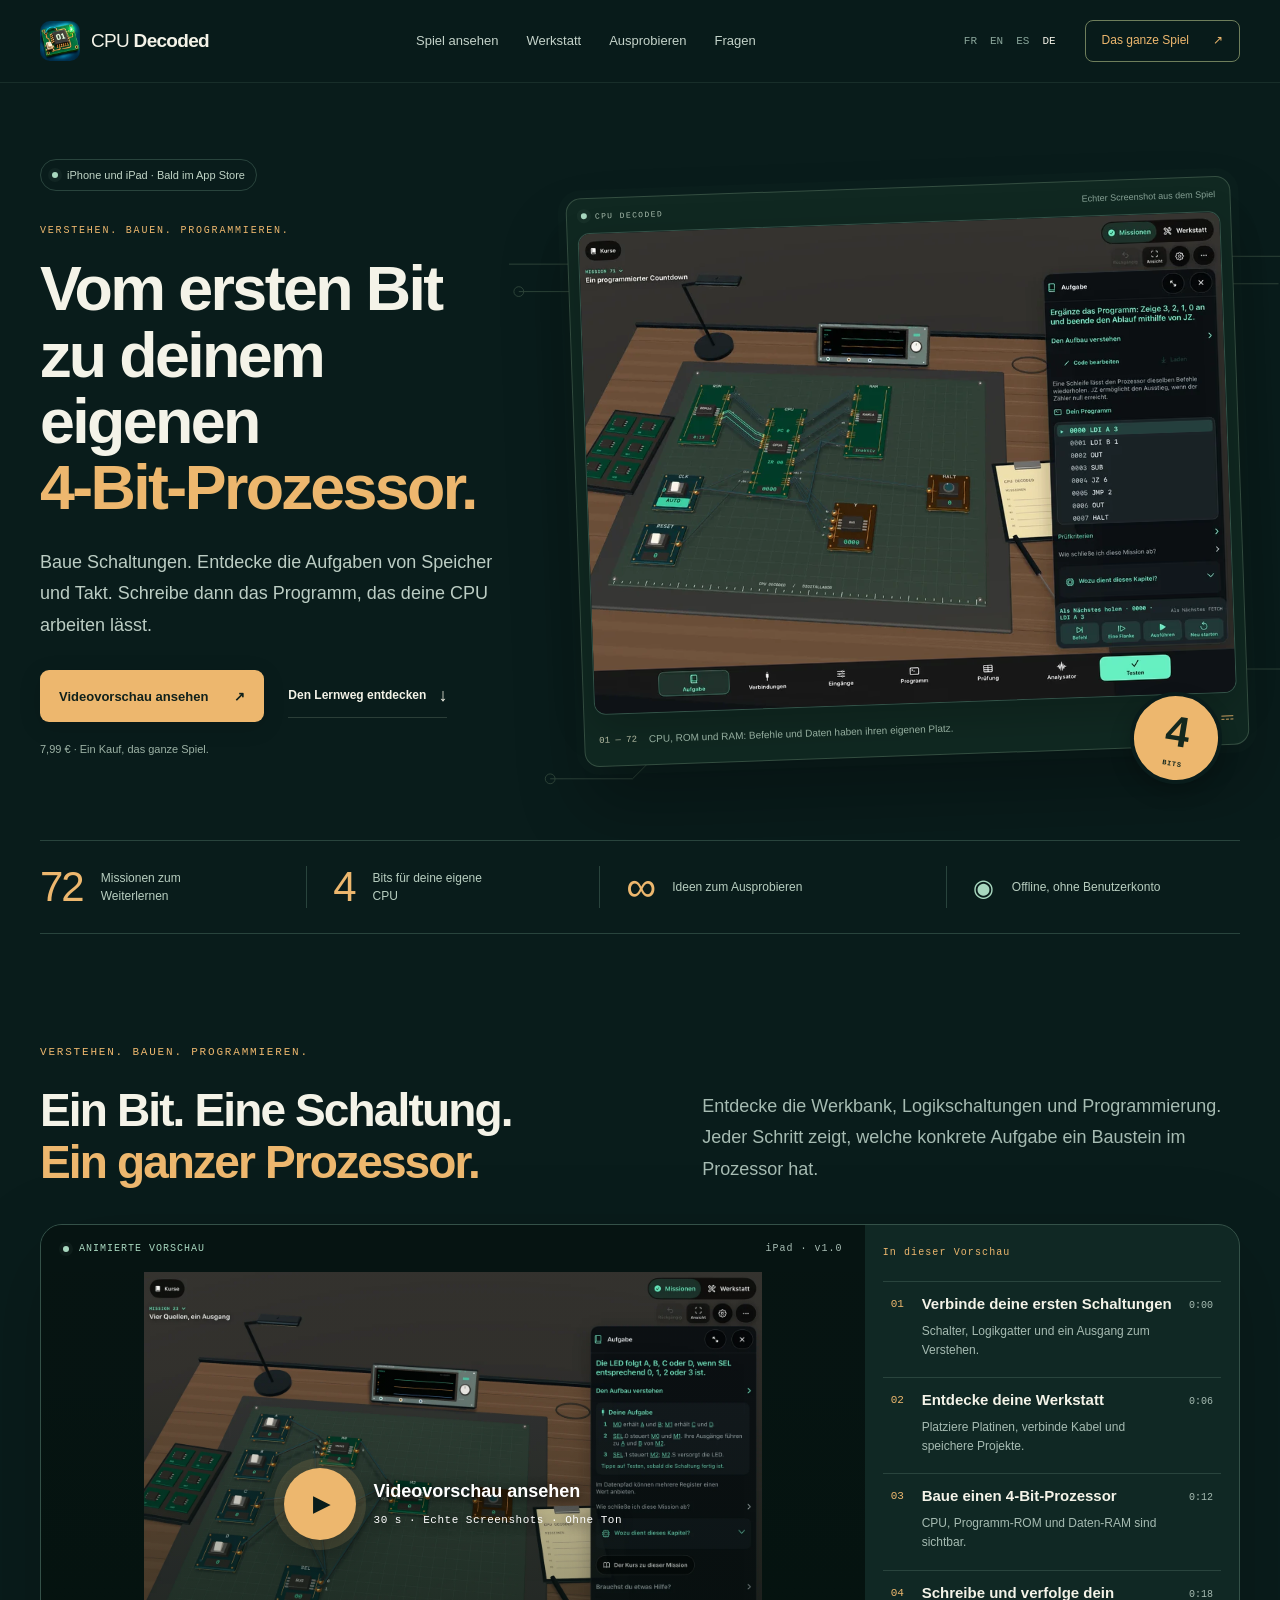
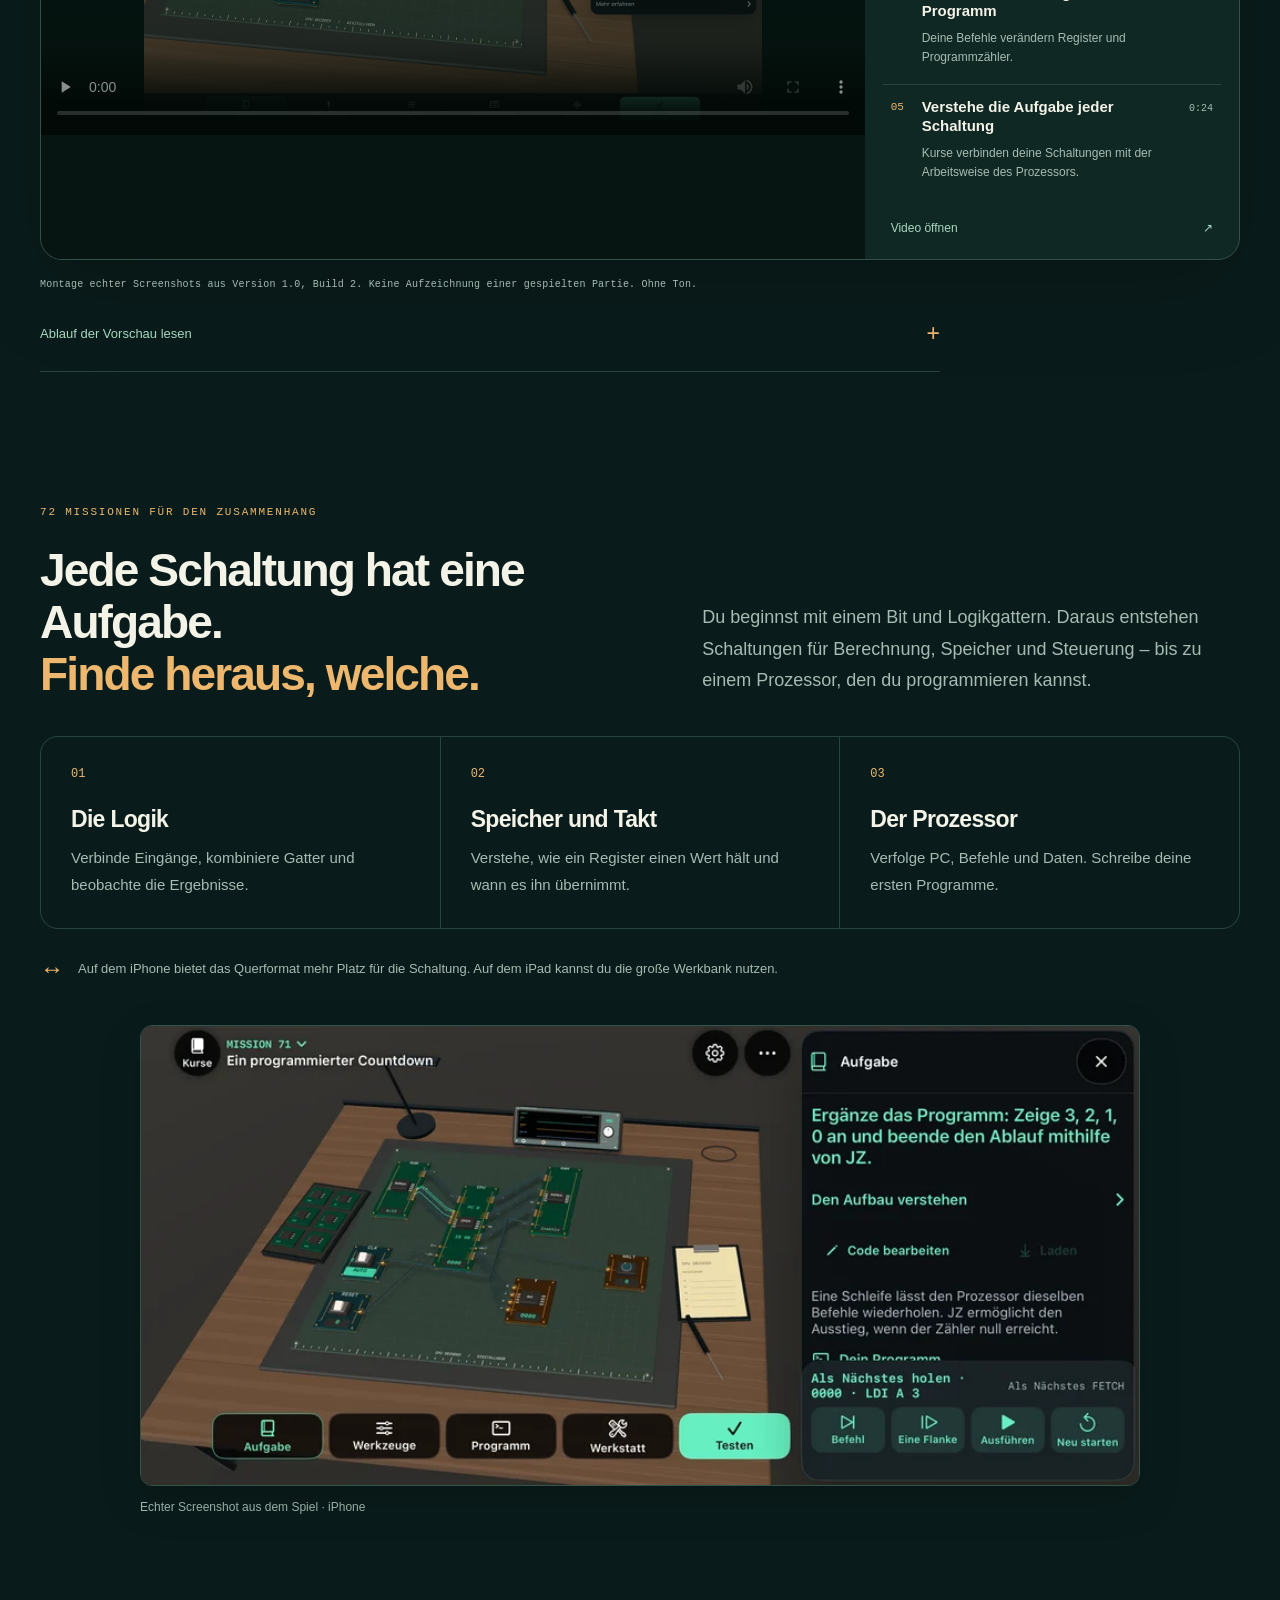
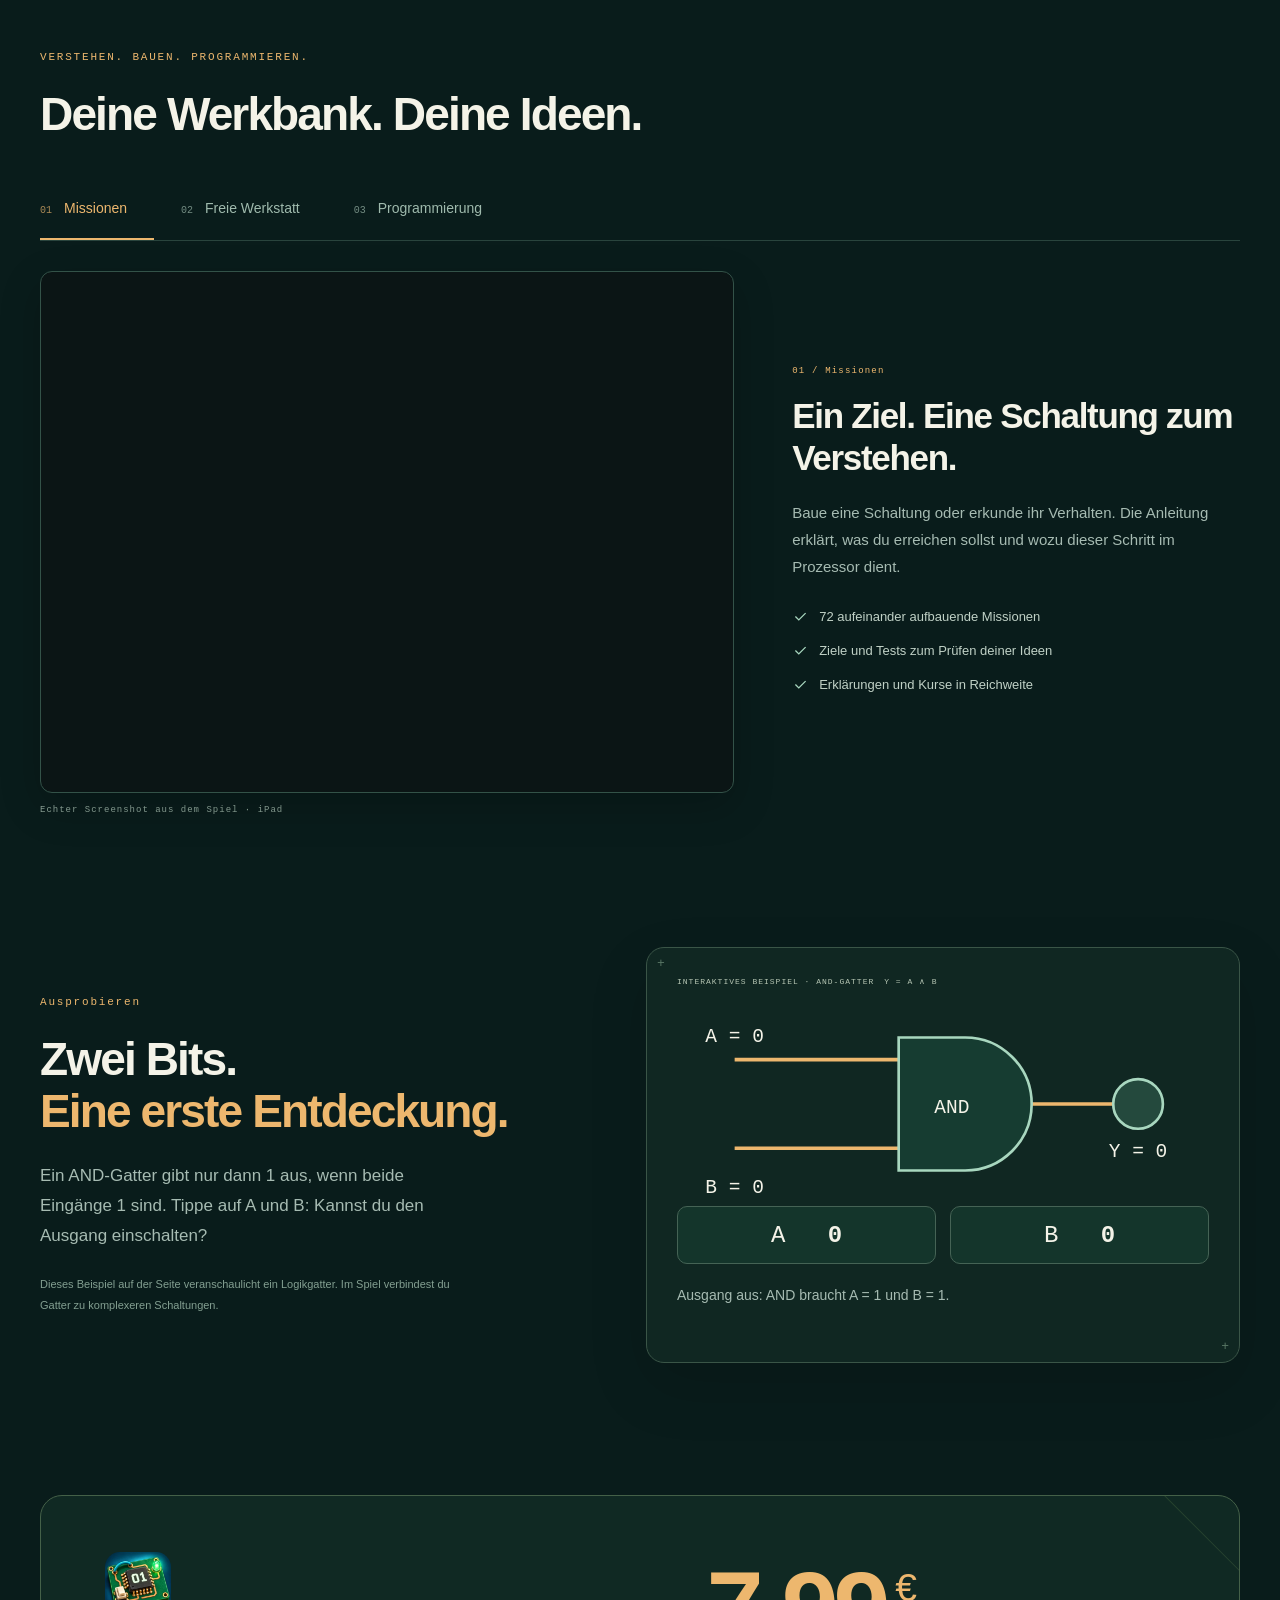
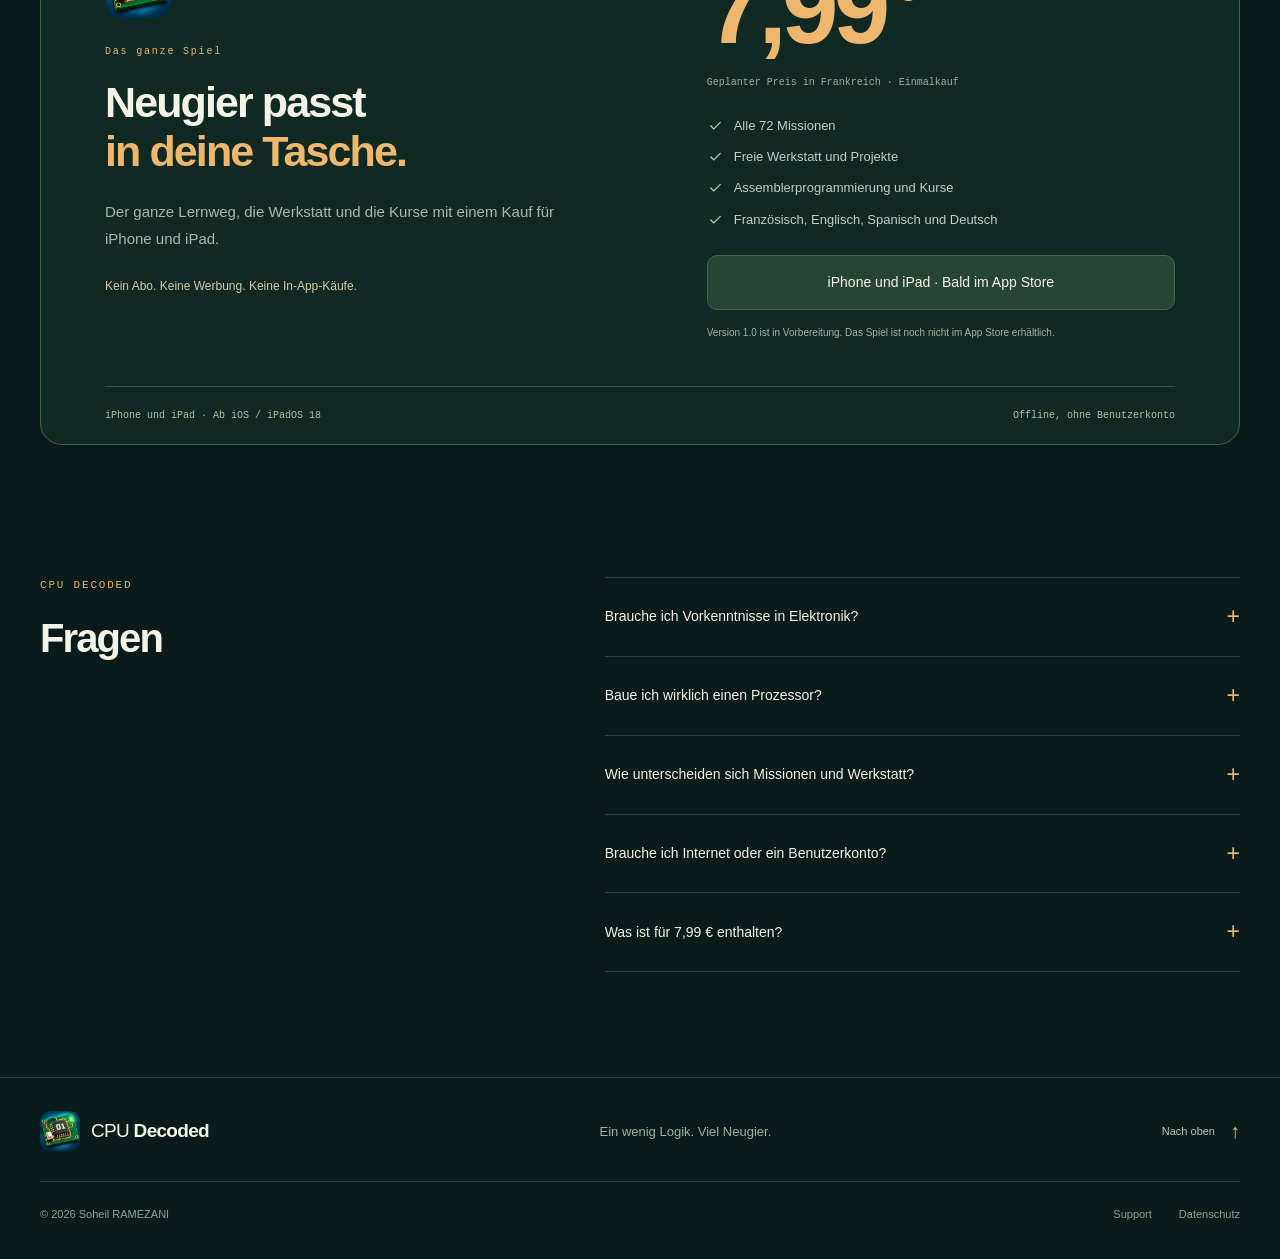
==== de/index.html @ e4cf6033 "Publish CPU Decoded product page with localized video previews" ====
<!doctype html><html lang="de"><head><meta charset="utf-8"><meta name="viewport" content="width=device-width, initial-scale=1"><meta name="theme-color" content="#091c1b"><title>CPU Decoded — Vom ersten Bit zu deinem eigenen 4-Bit-Prozessor.</title><meta name="description" content="Baue Schaltungen. Entdecke die Aufgaben von Speicher und Takt. Schreibe dann das Programm, das deine CPU arbeiten lässt."><link rel="canonical" href="https://xerxex52.github.io/CPU-Decoded/de/"><link rel="alternate" hreflang="fr" href="https://xerxex52.github.io/CPU-Decoded/"><link rel="alternate" hreflang="en" href="https://xerxex52.github.io/CPU-Decoded/en/"><link rel="alternate" hreflang="es" href="https://xerxex52.github.io/CPU-Decoded/es/"><link rel="alternate" hreflang="de" href="https://xerxex52.github.io/CPU-Decoded/de/"><meta property="og:title" content="CPU Decoded — Vom ersten Bit zu deinem eigenen 4-Bit-Prozessor."><meta property="og:description" content="Baue Schaltungen. Entdecke die Aufgaben von Speicher und Takt. Schreibe dann das Programm, das deine CPU arbeiten lässt."><meta property="og:type" content="website"><meta property="og:url" content="https://xerxex52.github.io/CPU-Decoded/de/"><meta property="og:image" content="https://xerxex52.github.io/CPU-Decoded/assets/de-cpu-1600.webp"><meta name="twitter:card" content="summary_large_image"><link rel="icon" href="../assets/favicon.png"><link rel="stylesheet" href="../style.css"><script src="../site.js" defer></script></head>
<body id="top"><a class="skip" href="#main">Zum Inhalt</a><noscript><style>.tab-bar,.film-chapters,.bit-buttons{display:none}.showcase-panel[hidden]{display:grid!important}.showcase-panel{margin-top:40px}</style></noscript>
<header class="site-header"><div class="nav-shell"><a class="brand" href="#top"><img src="../assets/icon.webp" width="40" height="40" alt=""><span>CPU <b>Decoded</b></span></a><nav id="navigation" aria-label="Navigation"><a href="#film">Spiel ansehen</a><a href="#atelier">Werkstatt</a><a href="#defi">Ausprobieren</a><a href="#faq">Fragen</a></nav><div class="header-actions"><div class="languages" aria-label="Languages"><a href="../index.html" lang="fr" hreflang="fr" >FR</a><a href="../en/index.html" lang="en" hreflang="en" >EN</a><a href="../es/index.html" lang="es" hreflang="es" >ES</a><a href="../de/index.html" lang="de" hreflang="de" aria-current=page>DE</a></div><a class="nav-cta" href="#inclus">Das ganze Spiel<span aria-hidden="true">↗</span></a><button class="menu-toggle" aria-label="Menü öffnen" aria-expanded="false" aria-controls="navigation"><span></span><span></span></button></div></div></header>
<main id="main"><section class="hero section-shell"><div class="hero-copy"><div class="availability"><span></span>iPhone und iPad · Bald im App Store</div><p class="eyebrow">VERSTEHEN. BAUEN. PROGRAMMIEREN.</p><h1>Vom ersten Bit<br>zu deinem eigenen<br><em>4-Bit-Prozessor.</em></h1><p class="lead">Baue Schaltungen. Entdecke die Aufgaben von Speicher und Takt. Schreibe dann das Programm, das deine CPU arbeiten lässt.</p><div class="hero-actions"><a class="button primary" href="#film">Videovorschau ansehen<span aria-hidden="true">↗</span></a><a class="text-link" href="#parcours">Den Lernweg entdecken<span aria-hidden="true">↓</span></a></div><p class="price-note">7,99 € · Ein Kauf, das ganze Spiel.</p></div><div class="hero-visual"><svg class="hero-traces" viewBox="0 0 800 720" fill="none" aria-hidden="true"><path d="M0 145h104l48-48h356l40 40h240M10 173h104l48-48h338l40 40h245M42 670h84l54-54h306l58-58h245"/><circle cx="10" cy="173" r="5"/><circle cx="42" cy="670" r="5"/></svg><div class="device-mat"><div class="device-top"><span class="signal-dot"></span><span>CPU DECODED</span><span class="real-label">Echter Screenshot aus dem Spiel</span></div><button class="screenshot" type="button" data-lightbox="../assets/de-cpu-1600.webp" data-caption="CPU, ROM und RAM: Befehle und Daten haben ihren eigenen Platz." aria-label="Screenshot vergrößern"><img src="../assets/de-cpu-1600.webp" srcset="../assets/de-cpu-900.webp 900w, ../assets/de-cpu-1600.webp 1600w" sizes="(max-width:760px) calc(100vw - 40px), 760px" width="1600" height="1200" alt="CPU, ROM und RAM: Befehle und Daten haben ihren eigenen Platz." loading="eager" decoding="async" fetchpriority=high><span class="zoom-mark" aria-hidden="true">↗</span></button><div class="device-bottom"><span>01 — 72</span><p>CPU, ROM und RAM: Befehle und Daten haben ihren eigenen Platz.</p><span aria-hidden="true">⎓</span></div></div><div class="hero-stamp" aria-hidden="true"><span>4</span><small>BITS</small></div></div></section>
<div class="section-shell"><div class="stat-strip"><div><strong>72</strong><span>Missionen zum Weiterlernen</span></div><div><strong>4</strong><span>Bits für deine eigene CPU</span></div><div><strong>∞</strong><span>Ideen zum Ausprobieren</span></div><div class="stat-promise"><span class="tiny-icon" aria-hidden="true">◉</span><span>Offline, ohne Benutzerkonto</span></div></div></div>
<section class="film-section section-shell section-space" id="film"><div class="film-heading"><div><p class="eyebrow">VERSTEHEN. BAUEN. PROGRAMMIEREN.</p><h2>Ein Bit. Eine Schaltung.<br><em>Ein ganzer Prozessor.</em></h2></div><p class="section-intro">Entdecke die Werkbank, Logikschaltungen und Programmierung. Jeder Schritt zeigt, welche konkrete Aufgabe ein Baustein im Prozessor hat.</p></div><div class="film-stage"><div class="film-screen"><div class="film-topline"><span><i class="signal-dot" aria-hidden="true"></i>ANIMIERTE VORSCHAU</span><span>iPad · v1.0</span></div><div class="video-frame"><video id="gameplay" controls playsinline preload="none" poster="../assets/de-logic-1600.webp" width="1920" height="1080" aria-label="Videovorschau ansehen"><source src="../assets/de-preview.mp4" type="video/mp4"><track kind="captions" src="../assets/de-preview.vtt" srclang="de" label="DE" default><p><a href="../assets/de-preview.mp4">Video öffnen</a></p></video><button class="film-play" type="button" aria-label="Videovorschau ansehen" hidden><span class="play-disc" aria-hidden="true">▶</span><span>Videovorschau ansehen<small>30 s · Echte Screenshots · Ohne Ton</small></span></button></div></div><div class="film-chapters"><p class="eyebrow">In dieser Vorschau</p><button class="film-chapter" data-seek="0" type="button"><span class="chapter-index">01</span><span><strong>Verbinde deine ersten Schaltungen</strong><span>Schalter, Logikgatter und ein Ausgang zum Verstehen.</span></span><span class="chapter-time">0:00</span></button><button class="film-chapter" data-seek="6" type="button"><span class="chapter-index">02</span><span><strong>Entdecke deine Werkstatt</strong><span>Platziere Platinen, verbinde Kabel und speichere Projekte.</span></span><span class="chapter-time">0:06</span></button><button class="film-chapter" data-seek="12" type="button"><span class="chapter-index">03</span><span><strong>Baue einen 4-Bit-Prozessor</strong><span>CPU, Programm-ROM und Daten-RAM sind sichtbar.</span></span><span class="chapter-time">0:12</span></button><button class="film-chapter" data-seek="18" type="button"><span class="chapter-index">04</span><span><strong>Schreibe und verfolge dein Programm</strong><span>Deine Befehle verändern Register und Programmzähler.</span></span><span class="chapter-time">0:18</span></button><button class="film-chapter" data-seek="24" type="button"><span class="chapter-index">05</span><span><strong>Verstehe die Aufgabe jeder Schaltung</strong><span>Kurse verbinden deine Schaltungen mit der Arbeitsweise des Prozessors.</span></span><span class="chapter-time">0:24</span></button><a class="film-download" href="../assets/de-preview.mp4">Video öffnen<span aria-hidden="true">↗</span></a></div></div><p class="film-caption">Montage echter Screenshots aus Version 1.0, Build 2. Keine Aufzeichnung einer gespielten Partie. Ohne Ton.</p><details class="film-transcript"><summary>Ablauf der Vorschau lesen<span aria-hidden="true">+</span></summary><div><p><strong>00 s — Verbinde deine ersten Schaltungen.</strong> Schalter, Logikgatter und ein Ausgang zum Verstehen.</p><p><strong>06 s — Entdecke deine Werkstatt.</strong> Platziere Platinen, verbinde Kabel und speichere Projekte.</p><p><strong>12 s — Baue einen 4-Bit-Prozessor.</strong> CPU, Programm-ROM und Daten-RAM sind sichtbar.</p><p><strong>18 s — Schreibe und verfolge dein Programm.</strong> Deine Befehle verändern Register und Programmzähler.</p><p><strong>24 s — Verstehe die Aufgabe jeder Schaltung.</strong> Kurse verbinden deine Schaltungen mit der Arbeitsweise des Prozessors.</p></div></details></section>
<section class="first-steps section-shell section-space" id="parcours"><div class="film-heading"><div><p class="eyebrow">72 MISSIONEN FÜR DEN ZUSAMMENHANG</p><h2>Jede Schaltung hat eine Aufgabe.<br><em>Finde heraus, welche.</em></h2></div><p class="section-intro">Du beginnst mit einem Bit und Logikgattern. Daraus entstehen Schaltungen für Berechnung, Speicher und Steuerung – bis zu einem Prozessor, den du programmieren kannst.</p></div><div class="steps-grid"><article><span class="step-number" aria-hidden="true">01</span><h3>Die Logik</h3><p>Verbinde Eingänge, kombiniere Gatter und beobachte die Ergebnisse.</p></article><article><span class="step-number" aria-hidden="true">02</span><h3>Speicher und Takt</h3><p>Verstehe, wie ein Register einen Wert hält und wann es ihn übernimmt.</p></article><article><span class="step-number" aria-hidden="true">03</span><h3>Der Prozessor</h3><p>Verfolge PC, Befehle und Daten. Schreibe deine ersten Programme.</p></article></div><p class="device-tip"><span aria-hidden="true">↔</span>Auf dem iPhone bietet das Querformat mehr Platz für die Schaltung. Auf dem iPad kannst du die große Werkbank nutzen.</p><figure class="phone-preview"><button class="screenshot" type="button" data-lightbox="../assets/de-iphone-cpu-1600.webp" data-caption="CPU Decoded auf dem iPhone im Querformat: 4-Bit-Prozessor und Missionsbereich." aria-label="Screenshot vergrößern"><img src="../assets/de-iphone-cpu-1600.webp" srcset="../assets/de-iphone-cpu-900.webp 900w, ../assets/de-iphone-cpu-1600.webp 1600w" sizes="(max-width:760px) calc(100vw - 40px), 760px" width="1600" height="736" alt="CPU Decoded auf dem iPhone im Querformat: 4-Bit-Prozessor und Missionsbereich." loading="lazy" decoding="async" ><span class="zoom-mark" aria-hidden="true">↗</span></button><figcaption>Echter Screenshot aus dem Spiel · iPhone</figcaption></figure></section>
<section class="experience section-shell section-space" id="atelier"><div class="section-heading"><p class="eyebrow">VERSTEHEN. BAUEN. PROGRAMMIEREN.</p><h2>Deine Werkbank. Deine Ideen.</h2></div><div class="showcase"><div class="tab-bar" role="tablist" aria-label="CPU Decoded"><button id="tab-0" role="tab" aria-selected="true" aria-controls="panel-0" tabindex="0" data-tab="0"><span class="tab-number">01</span>Missionen</button><button id="tab-1" role="tab" aria-selected="false" aria-controls="panel-1" tabindex="-1" data-tab="1"><span class="tab-number">02</span>Freie Werkstatt</button><button id="tab-2" role="tab" aria-selected="false" aria-controls="panel-2" tabindex="-1" data-tab="2"><span class="tab-number">03</span>Programmierung</button></div><div class="showcase-panel" id="panel-0" role="tabpanel" aria-labelledby="tab-0" tabindex="0" ><div class="panel-photo"><button class="screenshot" type="button" data-lightbox="../assets/de-logic-1600.webp" data-caption="Verbinde deine ersten Schaltungen" aria-label="Screenshot vergrößern"><img src="../assets/de-logic-1600.webp" srcset="../assets/de-logic-900.webp 900w, ../assets/de-logic-1600.webp 1600w" sizes="(max-width:760px) calc(100vw - 40px), 760px" width="1600" height="1200" alt="Verbinde deine ersten Schaltungen" loading="lazy" decoding="async" ><span class="zoom-mark" aria-hidden="true">↗</span></button><span class="photo-meta">Echter Screenshot aus dem Spiel · iPad</span></div><div class="panel-copy"><p class="eyebrow">01 / Missionen</p><h3>Ein Ziel. Eine Schaltung zum Verstehen.</h3><p>Baue eine Schaltung oder erkunde ihr Verhalten. Die Anleitung erklärt, was du erreichen sollst und wozu dieser Schritt im Prozessor dient.</p><ul class="check-list"><li><svg viewBox="0 0 20 20" aria-hidden="true"><path d="m4 10 4 4 8-8"/></svg><span>72 aufeinander aufbauende Missionen</span></li><li><svg viewBox="0 0 20 20" aria-hidden="true"><path d="m4 10 4 4 8-8"/></svg><span>Ziele und Tests zum Prüfen deiner Ideen</span></li><li><svg viewBox="0 0 20 20" aria-hidden="true"><path d="m4 10 4 4 8-8"/></svg><span>Erklärungen und Kurse in Reichweite</span></li></ul></div></div><div class="showcase-panel" id="panel-1" role="tabpanel" aria-labelledby="tab-1" tabindex="0" hidden><div class="panel-photo"><button class="screenshot" type="button" data-lightbox="../assets/de-workshop-1600.webp" data-caption="Entdecke deine Werkstatt" aria-label="Screenshot vergrößern"><img src="../assets/de-workshop-1600.webp" srcset="../assets/de-workshop-900.webp 900w, ../assets/de-workshop-1600.webp 1600w" sizes="(max-width:760px) calc(100vw - 40px), 760px" width="1600" height="1200" alt="Entdecke deine Werkstatt" loading="lazy" decoding="async" ><span class="zoom-mark" aria-hidden="true">↗</span></button><span class="photo-meta">Echter Screenshot aus dem Spiel · iPad</span></div><div class="panel-copy"><p class="eyebrow">02 / Freie Werkstatt</p><h3>Deine Werkbank. Deine Ideen.</h3><p>Wähle Platinen, lege sie auf die Matte, verbinde sie und beobachte das Ergebnis. Verschiebe Module und speichere Projekte, um später weiterzumachen.</p><ul class="check-list"><li><svg viewBox="0 0 20 20" aria-hidden="true"><path d="m4 10 4 4 8-8"/></svg><span>Platinen platzieren, verschieben und entfernen</span></li><li><svg viewBox="0 0 20 20" aria-hidden="true"><path d="m4 10 4 4 8-8"/></svg><span>Beispiele für den Einstieg und zum Weiterlernen</span></li><li><svg viewBox="0 0 20 20" aria-hidden="true"><path d="m4 10 4 4 8-8"/></svg><span>Eigene Schaltungen und gespeicherte Projekte</span></li></ul></div></div><div class="showcase-panel" id="panel-2" role="tabpanel" aria-labelledby="tab-2" tabindex="0" hidden><div class="panel-photo"><button class="screenshot" type="button" data-lightbox="../assets/de-program-1600.webp" data-caption="Schreibe und verfolge dein Programm" aria-label="Screenshot vergrößern"><img src="../assets/de-program-1600.webp" srcset="../assets/de-program-900.webp 900w, ../assets/de-program-1600.webp 1600w" sizes="(max-width:760px) calc(100vw - 40px), 760px" width="1600" height="1200" alt="Schreibe und verfolge dein Programm" loading="lazy" decoding="async" ><span class="zoom-mark" aria-hidden="true">↗</span></button><span class="photo-meta">Echter Screenshot aus dem Spiel · iPad</span></div><div class="panel-copy"><p class="eyebrow">03 / Programmierung</p><h3>Dein Code bewirkt etwas.</h3><p>Schreibe Assemblercode und lade das Programm ins ROM. Verfolge die Ausführung: Der Programmzähler wählt den Befehl, die CPU arbeitet und das RAM hält die Daten.</p><ul class="check-list"><li><svg viewBox="0 0 20 20" aria-hidden="true"><path d="m4 10 4 4 8-8"/></svg><span>Assemblereditor und Befehlsübersicht</span></li><li><svg viewBox="0 0 20 20" aria-hidden="true"><path d="m4 10 4 4 8-8"/></svg><span>Fertiger Aufbau in den Programmiermissionen</span></li><li><svg viewBox="0 0 20 20" aria-hidden="true"><path d="m4 10 4 4 8-8"/></svg><span>Schrittweise Ausführung oder automatischer Takt</span></li></ul></div></div></div></section>
<section class="demo-section section-shell section-space" id="defi"><div class="demo-copy"><p class="eyebrow">Ausprobieren</p><h2>Zwei Bits.<br><em>Eine erste Entdeckung.</em></h2><p class="section-intro">Ein AND-Gatter gibt nur dann 1 aus, wenn beide Eingänge 1 sind. Tippe auf A und B: Kannst du den Ausgang einschalten?</p><p class="demo-note">Dieses Beispiel auf der Seite veranschaulicht ein Logikgatter. Im Spiel verbindest du Gatter zu komplexeren Schaltungen.</p></div><div class="demo-card logic-demo"><div class="demo-card-top"><span>INTERAKTIVES BEISPIEL · AND-GATTER</span><span>Y = A ∧ B</span></div><svg viewBox="0 0 600 230" role="img" aria-label="AND"><path class="logic-trace" d="M65 65H250M65 165H250M400 115H510"/><path class="gate-body" d="M250 40h75a75 75 0 0 1 0 150h-75z"/><text x="310" y="125" text-anchor="middle">AND</text><text id="bit-a" x="65" y="45" text-anchor="middle">A = 0</text><text id="bit-b" x="65" y="215" text-anchor="middle">B = 0</text><circle id="demo-led" cx="520" cy="115" r="28"/><text id="bit-y" x="520" y="175" text-anchor="middle">Y = 0</text></svg><div class="bit-buttons"><button type="button" data-bit="a" aria-label="Bit umschalten A" aria-pressed="false">A <strong>0</strong></button><button type="button" data-bit="b" aria-label="Bit umschalten B" aria-pressed="false">B <strong>0</strong></button></div><p class="logic-feedback" aria-live="polite" aria-atomic="true">Ausgang aus: AND braucht A = 1 und B = 1.</p></div></section>
<section class="purchase-section section-shell section-space" id="inclus"><div class="purchase-inner"><div class="purchase-copy"><img src="../assets/icon.webp" width="66" height="66" alt="" loading="lazy"><p class="eyebrow">Das ganze Spiel</p><h2>Neugier passt<br><em>in deine Tasche.</em></h2><p class="section-intro">Der ganze Lernweg, die Werkstatt und die Kurse mit einem Kauf für iPhone und iPad.</p><p class="purchase-promise">Kein Abo. Keine Werbung. Keine In-App-Käufe.</p></div><div class="purchase-offer"><div class="price"><span>7,99</span><sup>€</sup></div><p class="price-detail">Geplanter Preis in Frankreich · Einmalkauf</p><ul class="check-list"><li><svg viewBox="0 0 20 20" aria-hidden="true"><path d="m4 10 4 4 8-8"/></svg><span>Alle 72 Missionen</span></li><li><svg viewBox="0 0 20 20" aria-hidden="true"><path d="m4 10 4 4 8-8"/></svg><span>Freie Werkstatt und Projekte</span></li><li><svg viewBox="0 0 20 20" aria-hidden="true"><path d="m4 10 4 4 8-8"/></svg><span>Assemblerprogrammierung und Kurse</span></li><li><svg viewBox="0 0 20 20" aria-hidden="true"><path d="m4 10 4 4 8-8"/></svg><span>Französisch, Englisch, Spanisch und Deutsch</span></li></ul><p class="coming-soon">iPhone und iPad · Bald im App Store</p><p class="release-note">Version 1.0 ist in Vorbereitung. Das Spiel ist noch nicht im App Store erhältlich.</p></div><div class="compatibility"><span>iPhone und iPad · Ab iOS / iPadOS 18</span><span>Offline, ohne Benutzerkonto</span></div></div></section>
<section class="faq-section section-shell section-space" id="faq"><div><p class="eyebrow">CPU DECODED</p><h2>Fragen</h2></div><div class="faq-list"><details><summary>Brauche ich Vorkenntnisse in Elektronik?<span aria-hidden="true">+</span></summary><p>Nein. Du beginnst mit Bits und Logikgattern. Die Missionen führen schrittweise Berechnungen, Register, Speicher und Befehle ein. Die Kurse helfen dir, ein Thema zu wiederholen.</p></details><details><summary>Baue ich wirklich einen Prozessor?<span aria-hidden="true">+</span></summary><p>Du baust und erkundest die Bausteine eines didaktischen 4-Bit-Prozessors und programmierst anschließend die CPU im Spiel. ROM und RAM werden getrennt dargestellt. Es ist eine Simulation zum Verstehen der Grundlagen, kein Elektronik-Bausatz.</p></details><details><summary>Wie unterscheiden sich Missionen und Werkstatt?<span aria-hidden="true">+</span></summary><p>Missionen geben ein Ziel und Tests vor. In der Werkstatt wählst du Module, baust eigene Schaltungen und speicherst Projekte.</p></details><details><summary>Brauche ich Internet oder ein Benutzerkonto?<span aria-hidden="true">+</span></summary><p>Nach dem Download funktioniert das Spiel offline und ohne Benutzerkonto. Zusätzliche Hardware ist nicht nötig. Fortschritte und Projekte bleiben lokal gespeichert und werden nicht zwischen Geräten synchronisiert.</p></details><details><summary>Was ist für 7,99 € enthalten?<span aria-hidden="true">+</span></summary><p>Alle Missionen, die Werkstatt, Kurse und Programmierung. 7,99 € ist der geplante Preis in Frankreich. Preise für andere Länder werden im App Store angezeigt.</p></details></div></section></main>
<footer class="section-shell"><div class="footer-top"><a class="brand" href="#top"><img src="../assets/icon.webp" width="40" height="40" alt=""><span>CPU <b>Decoded</b></span></a><p>Ein wenig Logik. Viel Neugier.</p><a class="back-top" href="#top">Nach oben<span aria-hidden="true">↑</span></a></div><div class="footer-bottom"><span>© 2026 Soheil RAMEZANI</span><div><a href="../support.html#de">Support</a><a href="../privacy.html#de">Datenschutz</a></div></div></footer><noscript><main class="document-shell"><section id="fr" lang="fr"><h2>Politique de confidentialité</h2><small>Mise à jour : 10 octobre 2026 · Version 1.0</small>
<p>CPU Decoded est une application éducative pour comprendre et construire des circuits numériques et un processeur. Le jeu fonctionne hors ligne, sans compte, publicité ni outil d’analyse d’utilisation.</p>
<h3>Données de l’application</h3><p>Le développeur ne collecte aucune donnée personnelle par l’intermédiaire de l’application. Vos circuits, programmes assembleur, noms de projets, progression et réglages sont enregistrés localement pour retrouver votre travail. L’application ne les transmet pas au développeur ni à des tiers.</p>
<h3>Vos données restent sous votre contrôle</h3><p>Vous pouvez supprimer vos projets dans Atelier → Projets. Supprimer l’application retire ses données locales de l’appareil. Les éventuelles sauvegardes réalisées par iOS ou iPadOS dépendent de vos réglages Apple et se gèrent séparément ; CPU Decoded n’exploite pas de service de synchronisation.</p>
<h3>Cette page et contact</h3><p>Cette page est hébergée sur GitHub Pages. Sa consultation et les messages envoyés via GitHub sont soumis à la <a href="https://docs.github.com/en/site-policy/privacy-policies/github-general-privacy-statement">politique de confidentialité de GitHub</a>. Pour une question : <a href="https://github.com/Xerxex52/CPU-Decoded/issues">contacter le développeur</a>. Ne publiez pas de données personnelles dans un signalement public.</p></section><section id="en" lang="en"><h2>Privacy policy</h2><small>Updated: October 10, 2026 · Version 1.0</small>
<p>CPU Decoded is an educational app for understanding and building digital circuits and a processor. The game works offline, without accounts, advertising or usage analytics.</p>
<h3>App data</h3><p>The developer does not collect personal data through the app. Your circuits, assembly programs, project names, progress and settings are saved locally so you can continue your work. The app does not send them to the developer or third parties.</p>
<h3>You control your data</h3><p>You can delete projects in Workshop → Projects. Deleting the app removes its local data from the device. Any backups made by iOS or iPadOS depend on your Apple settings and are managed separately; CPU Decoded does not operate a synchronization service.</p>
<h3>This page and contact</h3><p>This page is hosted on GitHub Pages. Viewing it and sending messages through GitHub are subject to <a href="https://docs.github.com/en/site-policy/privacy-policies/github-general-privacy-statement">GitHub’s privacy statement</a>. For questions, <a href="https://github.com/Xerxex52/CPU-Decoded/issues">contact the developer</a>. Do not include personal data in a public report.</p></section><section id="es" lang="es"><h2>Política de privacidad</h2><small>Actualización: 10 de octubre de 2026 · Versión 1.0</small>
<p>CPU Decoded es una aplicación educativa para comprender y construir circuitos digitales y un procesador. El juego funciona sin conexión, sin cuentas, publicidad ni herramientas de análisis de uso.</p>
<h3>Datos de la aplicación</h3><p>El desarrollador no recopila datos personales a través de la aplicación. Tus circuitos, programas en ensamblador, nombres de proyectos, progreso y ajustes se guardan localmente para que puedas continuar tu trabajo. La aplicación no los envía al desarrollador ni a terceros.</p>
<h3>Tú controlas tus datos</h3><p>Puedes eliminar proyectos en Taller → Proyectos. Al eliminar la aplicación, se borran sus datos locales del dispositivo. Las posibles copias de seguridad de iOS o iPadOS dependen de tus ajustes de Apple y se gestionan por separado; CPU Decoded no ofrece un servicio de sincronización.</p>
<h3>Esta página y contacto</h3><p>Esta página está alojada en GitHub Pages. Su consulta y los mensajes enviados a través de GitHub están sujetos a la <a href="https://docs.github.com/en/site-policy/privacy-policies/github-general-privacy-statement">política de privacidad de GitHub</a>. Si tienes alguna pregunta, <a href="https://github.com/Xerxex52/CPU-Decoded/issues">contacta con el desarrollador</a>. No incluyas datos personales en un informe público.</p></section><section id="de" lang="de"><h2>Datenschutzerklärung</h2><small>Stand: 10. Oktober 2026 · Version 1.0</small>
<p>CPU Decoded ist eine Lern-App zum Verstehen und Aufbauen digitaler Schaltungen und eines Prozessors. Das Spiel funktioniert offline, ohne Benutzerkonto, Werbung oder Nutzungsanalyse.</p>
<h3>Daten der App</h3><p>Der Entwickler erhebt über die App keine personenbezogenen Daten. Deine Schaltungen, Assemblerprogramme, Projektnamen, Fortschritte und Einstellungen werden lokal gespeichert, damit du deine Arbeit fortsetzen kannst. Die App übermittelt diese Daten weder an den Entwickler noch an Dritte.</p>
<h3>Du bestimmst über deine Daten</h3><p>Du kannst Projekte unter Werkstatt → Projekte löschen. Wenn du die App löschst, werden ihre lokalen Daten vom Gerät entfernt. Mögliche Sicherungen durch iOS oder iPadOS hängen von deinen Apple-Einstellungen ab und werden getrennt verwaltet; CPU Decoded betreibt keinen Synchronisierungsdienst.</p>
<h3>Diese Seite und Kontakt</h3><p>Diese Seite wird auf GitHub Pages gehostet. Für ihren Aufruf und für Nachrichten über GitHub gilt die <a href="https://docs.github.com/en/site-policy/privacy-policies/github-general-privacy-statement">Datenschutzerklärung von GitHub</a>. Bei Fragen kannst du <a href="https://github.com/Xerxex52/CPU-Decoded/issues">den Entwickler kontaktieren</a>. Veröffentliche keine personenbezogenen Daten in einer öffentlichen Meldung.</p></section></main></noscript>
<dialog id="lightbox" aria-label="Screenshot vergrößern"><button class="lightbox-close" aria-label="Schließen" autofocus>×</button><figure><img alt=""><figcaption></figcaption></figure></dialog><script id="page-copy" type="application/json">{"lang": "de", "miniResult": ["Ausgang aus: AND braucht A = 1 und B = 1.", "Ausgang an: Beide Eingänge sind 1."]}</script></body></html>
---- style.css ----
:root{color-scheme:dark;--bg:#091c1b;--panel:#102824;--paper:#f4f3e8;--muted:#a6bbb2;--copper:#edb76e;--mint:#a8d7bf;--line:#29443d;--radius:18px;--font:'Avenir Next',Avenir,-apple-system,BlinkMacSystemFont,'Segoe UI',sans-serif;--mono:'SFMono-Regular',Consolas,'Liberation Mono',monospace}
*{box-sizing:border-box}html{scroll-behavior:smooth;scroll-padding-top:104px}body{margin:0;background:var(--bg);color:var(--paper);font:16px/1.65 var(--font);-webkit-font-smoothing:antialiased}body:has(dialog[open]){overflow:hidden}button,a{-webkit-tap-highlight-color:transparent}button{font:inherit;cursor:pointer}button,fieldset{border:0}button{color:inherit}a{color:inherit;text-decoration:none}a,button,summary{touch-action:manipulation}a:focus-visible,button:focus-visible,summary:focus-visible,[tabindex]:focus-visible{outline:3px solid var(--copper);outline-offset:5px}button:disabled{cursor:default}img{display:block;max-width:100%;height:auto}svg{display:block}p,h1,h2,h3{margin-top:0}p:last-child{margin-bottom:0}em{font-style:normal;color:var(--copper)}[hidden]{display:none!important}.section-shell{width:min(100%,1352px);padding-left:40px;padding-right:40px;margin-inline:auto}.section-space{padding-top:110px;padding-bottom:22px}.eyebrow{font:500 11px/1.6 var(--mono);letter-spacing:1.8px;color:var(--copper);margin-bottom:22px}.section-intro{font-size:18px;line-height:1.75;color:var(--muted);max-width:640px;margin-bottom:0}h2{font-size:clamp(34px,3.6vw,50px);line-height:1.13;font-weight:650;letter-spacing:-1.9px;margin-bottom:24px}h3{line-height:1.2;font-weight:600;letter-spacing:-.7px}.skip{position:fixed;top:12px;left:20px;transform:translateY(-160%);background:var(--copper);color:var(--bg);padding:12px 18px;z-index:100;border-radius:8px}.skip:focus{transform:none}
.site-header{position:sticky;top:0;z-index:20;background:#091c1bee;backdrop-filter:blur(18px);border-bottom:1px solid #27403988}.nav-shell{max-width:1432px;padding:19px 40px;margin:auto;display:flex;gap:38px;align-items:center;justify-content:space-between}.brand{display:inline-flex;gap:11px;align-items:center;white-space:nowrap;font-size:19px;font-weight:500;letter-spacing:-.7px;line-height:1.15}.brand b{font-weight:650}.brand img{border-radius:10px}.site-header nav{display:flex;align-items:center;gap:28px}.site-header nav a{font-size:13px;color:#c4d3ca;transition:color .2s}.site-header nav a:hover,.text-link:hover{color:var(--copper)}.header-actions{display:flex;gap:28px;align-items:center}.languages{display:flex;align-items:center;gap:9px;font:500 11px var(--mono)}.languages a{padding:12px 1px;color:#89a59a}.languages a[aria-current]{color:var(--paper)}.languages span{color:#39584c}.nav-cta{display:flex;gap:24px;align-items:center;padding:10px 16px;border:1px solid #6e7e5b;border-radius:8px;font-size:12px;color:var(--copper)}.nav-cta:hover{background:#eeb87014}.menu-toggle{display:none;width:42px;height:42px;align-items:center;justify-content:center;flex-direction:column;gap:6px;background:transparent;border:1px solid var(--line);border-radius:8px}.menu-toggle span{width:16px;height:1px;background:var(--paper)}
.hero{display:grid;grid-template-columns:.86fr 1.14fr;gap:34px;align-items:center;padding-top:70px;padding-bottom:76px;min-height:690px;overflow:hidden}.availability{display:inline-flex;align-items:center;gap:9px;border:1px solid var(--line);border-radius:100px;padding:6px 11px;font-size:11px;color:#c0d4c6;margin-bottom:32px}.availability span,.signal-dot{width:6px;height:6px;background:var(--mint);border-radius:50%;display:inline-block;flex-shrink:0;box-shadow:0 0 0 4px #a8d7bf0c}.hero .eyebrow{font-size:10px;margin-bottom:16px}.hero h1{font-size:clamp(46px,5.4vw,76px);font-weight:650;letter-spacing:-3.8px;line-height:1.01;margin-bottom:26px}.lead{font-size:18px;line-height:1.75;color:#bccdc4;max-width:465px;margin-bottom:29px}.hero-actions{display:flex;flex-wrap:wrap;align-items:center;gap:16px 24px}.button{display:inline-flex;align-items:center;justify-content:center;gap:26px;border-radius:9px;min-height:52px;padding:13px 19px;font-size:13px;font-weight:600;transition:background .2s,transform .2s}.button.primary{background:var(--copper);color:#10211b;box-shadow:0 5px 22px #0002}.button.primary:hover{background:#f5c98b;transform:translateY(-2px)}.text-link{display:inline-flex;align-items:center;gap:12px;font-size:12px;font-weight:600;background:transparent;padding:6px 0;border-bottom:1px solid #70827355;transition:color .2s;min-height:36px}.text-link span{font-size:18px;font-weight:400}.price-note{font-size:11px;color:#9cb2a5;margin:18px 0 0}.hero-visual{position:relative;margin-top:26px;min-width:0;padding-top:8px;padding-bottom:8px}.hero-traces{position:absolute;width:118%;height:125%;left:-10%;top:-12%;z-index:-1;stroke:#668268;stroke-width:1;opacity:.4}.device-mat{border:1px solid #55715f88;border-radius:15px;padding:10px;background:#102821;box-shadow:0 42px 66px #0004,0 0 0 8px #26493914;transform:rotate(-2deg);transition:transform .4s}.device-mat:hover{transform:rotate(0)}.device-top{padding:2px 4px 12px;display:flex;gap:8px;align-items:center;font:500 8px var(--mono);letter-spacing:1.4px;color:#a8bdae}.real-label{margin-left:auto;color:#88a397;letter-spacing:0;font-family:var(--font);font-size:9px}.screenshot{display:block;position:relative;width:100%;padding:0;background:#0b1515;border:1px solid #335248;border-radius:12px;overflow:hidden;box-shadow:0 14px 42px #0003;cursor:zoom-in}.screenshot img{width:100%;aspect-ratio:4/3;object-fit:contain}.hero-screen{border-radius:7px}.zoom-mark{position:absolute;right:12px;bottom:12px;display:grid;place-items:center;width:30px;height:30px;border-radius:50%;background:#0c1c18e8;border:1px solid #7d9e8655;color:#e3dab8;font-size:16px;opacity:0;transform:translateY(4px);transition:opacity .2s,transform .2s}.screenshot:hover .zoom-mark,.screenshot:focus-visible .zoom-mark{opacity:1;transform:none}.device-bottom{display:flex;gap:12px;align-items:center;padding:13px 4px 3px;font:500 9px var(--mono);color:#bfc6ad}.device-bottom p{font:400 10px/1.4 var(--font);margin:0;flex:1;color:#9eb9a9}.device-bottom>span:last-child{font-size:22px;color:var(--copper)}.hero-stamp{position:absolute;right:18px;bottom:-20px;width:92px;height:92px;border-radius:50%;display:flex;flex-direction:column;align-items:center;justify-content:center;background:var(--copper);color:#14281e;box-shadow:0 9px 20px #0003;transform:rotate(9deg);border:4px solid var(--bg)}.hero-stamp>span{font-size:31px;line-height:1.1;font-weight:700;letter-spacing:-1.6px}.hero-stamp small{font:600 7px var(--mono);letter-spacing:.7px;margin-top:4px}
.stat-strip{display:grid;grid-template-columns:1fr 1fr 1.2fr 1fr;border-block:1px solid var(--line);padding:25px 0;gap:26px}.stat-strip>div{display:flex;gap:18px;align-items:center;padding-right:22px;border-right:1px solid var(--line)}.stat-strip>div:last-child{border:0;padding:0}.stat-strip strong{font-size:42px;line-height:1;letter-spacing:-2px;font-weight:500;color:var(--copper)}.stat-strip span{max-width:135px;font-size:12px;line-height:1.55;color:#b8cec0}.stat-strip .tiny-icon{font-size:24px;color:var(--mint)}.stat-promise span:last-child{max-width:150px}
.section-heading{max-width:790px;margin-bottom:38px}.section-heading .section-intro{max-width:660px}.showcase{scroll-margin-top:105px}.tab-bar{display:flex;gap:0;border-bottom:1px solid var(--line);margin-bottom:30px}.tab-bar button{position:relative;min-height:62px;padding:14px 27px;background:transparent;color:#9fbaad;font-size:14px;font-weight:500;border-bottom:2px solid transparent;transition:background .2s,color .2s}.tab-bar button:first-child{padding-left:0}.tab-bar button:hover{color:var(--paper)}.tab-bar button[aria-selected=true]{border-bottom-color:var(--copper);color:var(--copper)}.tab-number{font:400 10px var(--mono);margin-right:12px;opacity:.7}.showcase-panel{display:grid;grid-template-columns:1.55fr 1fr;gap:58px;align-items:center;outline-offset:10px!important}.panel-photo{min-width:0}.photo-meta{font:500 9px var(--mono);letter-spacing:1px;color:#90a79b;display:block;margin-top:12px}.panel-copy .eyebrow{font-size:9px;letter-spacing:1.2px;margin-bottom:16px}.panel-copy h3{font-size:35px;letter-spacing:-1.3px;margin-bottom:20px}.panel-copy>p:not(.eyebrow){font-size:15px;line-height:1.8;color:var(--muted)}.check-list{list-style:none;margin:26px 0;padding:0}.check-list li{display:flex;align-items:flex-start;gap:10px;font-size:13px;line-height:1.7;color:#c0d1c6;margin-bottom:12px}.check-list svg{height:17px;width:17px;flex-shrink:0;fill:none;stroke:var(--mint);stroke-width:1.5;margin-top:2px}.panel-copy .text-link{color:var(--copper)}
.demo-section{display:grid;grid-template-columns:.92fr 1.08fr;align-items:center;gap:100px}.demo-copy h2{font-size:clamp(34px,3.6vw,49px)}.demo-copy .section-intro{font-size:17px;max-width:440px}.hint{margin-top:27px;border-block:1px solid var(--line);max-width:440px}.hint summary{color:var(--copper);font-size:13px;padding:13px 0}.hint p{font-size:13px;color:#b5cabf;line-height:1.8;margin-bottom:18px}.demo-note{font-size:11px;line-height:1.9;max-width:410px;color:#839f91;margin-top:24px}.demo-card{background:#102722;border:1px solid #3a5547;border-radius:var(--radius);padding:28px 30px;box-shadow:0 24px 60px #0002;position:relative}.demo-card:before,.demo-card:after{content:'+';position:absolute;font:300 13px var(--mono);color:#587664}.demo-card:before{top:8px;left:10px}.demo-card:after{bottom:8px;right:10px}.demo-card-top{font:500 8px/1.6 var(--mono);letter-spacing:1px;color:#b6c6b4;display:flex;gap:10px;align-items:center}.demo-card svg{width:100%;margin-top:14px}.copper{fill:none;stroke:#bc8a50;stroke-width:4;stroke-linecap:round;stroke-linejoin:round}.battery-plate{stroke:#e6dcc3;stroke-width:5;stroke-linecap:round}.demo-card svg text{font:500 16px var(--mono);fill:#b9cdbb}.demo-card svg .symbol-label{fill:#dfb76e;font-size:20px}.resistor-body{fill:#d8c397;stroke:#a9905d;stroke-width:2}.resistor-band{fill:#876e46;stroke:none}.junction{fill:#efba72}.demo-card svg #resistor-value{fill:var(--copper);font-size:19px}#demo-led{fill:#3e3227;stroke:#9c7352;stroke-width:2;transition:fill .3s,stroke .3s}#led-halo{fill:#f9b962;opacity:0;transition:opacity .3s}.led-mark{fill:none;stroke:#d8bd90;stroke-width:2}.light-arrow{fill:none;stroke:#edc780;stroke-width:2;opacity:.35;transition:opacity .3s}.demo-card[data-state=right] #demo-led{fill:#efa84b;stroke:#ffdfa1}.demo-card[data-state=right] #led-halo{opacity:.18}.demo-card[data-state=right] .light-arrow{opacity:1}.demo-card[data-state=low] #demo-led{fill:#e78560;stroke:#f9b78c}.demo-card[data-state=low] #led-halo{fill:#df705d;opacity:.13}.demo-card[data-state=high] #demo-led{fill:#986835}.demo-card[data-state=high] #led-halo{opacity:.05}.demo-specs{display:flex;justify-content:space-between;gap:12px;padding:10px 0 16px;font:400 10px/1.5 var(--mono);color:#9bb2a0}.demo-specs b{color:#e1d8bd;font-weight:500;margin-left:6px}.resistor-picker{margin:0;padding:14px 0 20px;border-top:1px solid #385443}.resistor-picker legend{font-size:12px;padding:0 8px 0 0;color:#c1d4c5}.resistor-picker>div{display:grid;grid-template-columns:repeat(3,1fr);gap:10px}.resistor-option{display:flex;justify-content:center;align-items:center;gap:7px;font:500 20px var(--mono);border:1px solid #46634f;background:#162f28;border-radius:8px;min-height:57px;transition:background .2s,border-color .2s}.resistor-option>span:last-child{font-size:15px;color:#a4bda8}.resistor-option:hover{border-color:#caab78;background:#263d2d}.resistor-option[aria-pressed=true]{background:#ecc08a;color:#132619;border-color:#ecc08a}.resistor-option[aria-pressed=true]>span:last-child{color:#345138}.mini-resistor{width:20px;height:8px;border-radius:3px;background:linear-gradient(90deg,#d5bf91 24%,#75532d 24% 33%,#d5bf91 33% 49%,#75532d 49% 57%,#d5bf91 57% 77%,#b68732 77% 83%,#d5bf91 83%);margin-right:3px}.demo-feedback{min-height:127px;border-top:1px solid #385443;padding-top:18px}.feedback-heading{display:flex;align-items:center;gap:8px;font-size:12px}.feedback-dot{height:6px;width:6px;background:#78927b;border-radius:50%;flex-shrink:0}.feedback-heading strong{font-weight:600}.feedback-heading output{font:500 11px var(--mono);color:var(--copper);margin-left:auto;white-space:nowrap}.demo-feedback p{font-size:12px;line-height:1.8;color:#a7bead;margin-top:10px;margin-bottom:0}.demo-feedback #demo-formula{font:500 11px/1.7 var(--mono);color:#dcbe8e}.demo-card[data-state=right] .feedback-dot{background:#a9e1a2}.demo-card[data-state=low] .feedback-dot{background:#ef9d72}.demo-card[data-state=high] .feedback-dot{background:#e0c478}.demo-reset{font-size:11px;margin-top:8px}
.tools-section{display:grid;grid-template-columns:.9fr 1.1fr;gap:100px;align-items:start}.tools-copy .section-intro{font-size:17px;max-width:450px}.tool-list{margin-top:32px;display:grid;gap:22px}.tool-list>div{display:flex;gap:16px}.tool-symbol{width:39px;height:39px;flex-shrink:0;display:grid;place-items:center;border:1px solid #3e5544;border-radius:9px;font:500 21px var(--mono);color:var(--copper)}.tool-list h3{font-size:16px;letter-spacing:-.2px;margin-bottom:6px}.tool-list p{font-size:13px;line-height:1.65;color:var(--muted);max-width:325px}.tools-visual{padding-top:12px;min-width:0}.image-caption{display:flex;align-items:center;gap:11px;font-size:11px;color:#93af9e;margin-top:14px}.learning-card{display:flex;align-items:flex-start;gap:21px;border-top:1px solid var(--line);padding-top:26px;margin-top:30px}.book-icon{font:400 38px var(--mono);color:var(--copper);padding-right:10px;flex-shrink:0}.learning-card h3{font-size:18px;letter-spacing:-.3px;margin-bottom:9px}.learning-card p{font-size:13px;line-height:1.8;color:var(--muted);margin-bottom:8px}.learning-card .text-link{color:var(--copper)}
.purchase-inner{display:grid;grid-template-columns:1.05fr 1fr;gap:44px 110px;background:#102923;border:1px solid #446048;border-radius:22px;padding:56px 64px 0;position:relative;overflow:hidden}.purchase-inner:before{content:'';position:absolute;width:200px;height:200px;border:1px solid #54724755;right:-135px;top:-135px;transform:rotate(45deg);pointer-events:none}.purchase-copy>img{border-radius:15px;margin-bottom:26px}.purchase-copy .eyebrow{font-size:10px;margin-bottom:18px}.purchase-copy h2{font-size:43px}.purchase-copy .section-intro{font-size:15px}.purchase-promise{font-size:12px;line-height:1.75;color:#d5cbaa;margin-top:24px}.purchase-offer{padding-top:5px}.price{display:flex;align-items:flex-start;gap:10px;font-weight:600;letter-spacing:-5px;line-height:1;color:var(--copper)}.price>span{font-size:102px}.price sup{font-weight:500;letter-spacing:-1px;font-size:39px;margin-top:11px}.price-detail{font:400 10px/1.7 var(--mono);color:#99b29f;margin:15px 0 23px}.purchase-offer .check-list{margin:24px 0}.purchase-offer .check-list li{font-size:13px;margin-bottom:9px}.store-status{display:flex;align-items:center;justify-content:center;gap:13px;background:#d7d7be;color:#203727;font-weight:600;font-size:14px;min-height:53px;border-radius:9px}.store-status svg{width:19px;height:23px;fill:currentColor}.release-note{font-size:10px;line-height:1.8;color:#a1b8a6;margin-top:13px;max-width:390px}.compatibility{grid-column:1/-1;border-top:1px solid #385440;padding:20px 0;display:flex;justify-content:space-between;gap:18px;font:400 10px/1.7 var(--mono);color:#aec4ae}
.faq-section{display:grid;grid-template-columns:.85fr 1.15fr;gap:95px;padding-bottom:105px}.faq-section h2{font-size:40px}.faq-list details{border-bottom:1px solid var(--line)}.faq-list details:first-child{border-top:1px solid var(--line)}summary{list-style:none;cursor:pointer;display:flex;align-items:center;justify-content:space-between;gap:20px}summary::-webkit-details-marker{display:none}summary>span{font-weight:300;font-size:23px;color:var(--copper);transition:transform .2s;flex-shrink:0}details[open]>summary>span{transform:rotate(45deg)}.faq-list summary{font-size:14px;font-weight:500;padding:20px 0}.faq-list p{font-size:13px;line-height:1.85;color:var(--muted);padding-right:30px;margin-bottom:24px}.faq-list summary:hover{color:var(--copper)}
footer{padding-top:33px;padding-bottom:35px;border-top:1px solid var(--line)}.footer-top{display:flex;align-items:center;justify-content:space-between;gap:30px;padding-bottom:30px}.footer-top>p{font-size:13px;color:#9ab5a5;margin:0}.back-top{font-size:11px;color:#b7cbb9;display:flex;align-items:center;gap:15px}.back-top span{font-size:20px;color:var(--copper)}.footer-bottom{display:flex;justify-content:space-between;align-items:center;gap:20px;border-top:1px solid var(--line);padding-top:23px;font-size:11px;color:#89a795}.footer-bottom>div{display:flex;gap:27px}.footer-bottom a:hover{color:var(--copper)}.legal{border-top:1px solid var(--line);margin-top:25px;font-size:12px}.legal:not([open]){display:none}.legal:target{display:block}.legal summary{font-size:15px;padding:20px 0}.legal>div{max-width:850px;padding-bottom:10px;color:#a9c0b0}.legal a{text-decoration:underline;color:var(--mint);overflow-wrap:anywhere}.legal h2{font-size:28px;margin-top:12px}.legal .eyebrow{margin-top:10px}
#lightbox{max-width:96vw;width:min(1240px,96vw);padding:18px;border:1px solid #526856;border-radius:14px;background:#10221d;color:var(--paper);overflow:visible;max-height:95dvh}#lightbox::backdrop{background:#02110dea;backdrop-filter:blur(7px)}#lightbox figure{margin:0}#lightbox img{max-height:82dvh;max-width:100%;width:auto;object-fit:contain;margin:auto;border-radius:7px}#lightbox figcaption{font-size:12px;text-align:center;color:#bed0bd;padding:12px 35px 0;line-height:1.5}.lightbox-close{position:absolute;top:9px;right:9px;width:42px;height:42px;background:#0a1d18f5;border:1px solid #68846c;border-radius:50%;display:grid;place-items:center;font-size:27px;line-height:1;z-index:1}.lightbox-close:hover{background:#31533c}
@media(min-width:1550px){.hero{padding-top:100px;padding-bottom:100px}.hero-visual{margin-left:15px}.hero h1{font-size:80px}}@media(max-width:1180px){.site-header nav{gap:19px}.nav-shell{gap:25px}.nav-cta{display:none}.header-actions{gap:15px}.hero{gap:24px;grid-template-columns:1fr 1.15fr}.hero h1{font-size:64px;letter-spacing:-3px}.hero-actions{gap:12px}.hero .lead{font-size:16px}.hero .eyebrow{font-size:9px}.demo-section,.tools-section{gap:50px}.showcase-panel{gap:35px}.panel-copy h3{font-size:30px}.purchase-inner{gap:36px 60px;padding:44px 45px 0}.purchase-copy h2{font-size:37px}.faq-section{gap:55px}.stat-strip{gap:18px}.stat-strip>div{gap:12px;padding-right:16px}}
@media(max-width:950px){.section-shell{padding-inline:28px}.nav-shell{padding-inline:28px}.brand{font-size:17px}.brand img{width:35px;height:35px}.site-header nav{gap:15px}.site-header nav a{font-size:11px}.hero{padding-top:48px;min-height:610px;gap:22px}.hero h1{font-size:55px;letter-spacing:-2.7px}.hero-visual{margin-top:0}.hero-stamp{width:74px;height:74px;right:10px;bottom:-17px}.hero-stamp>span{font-size:25px}.hero-stamp small{font-size:6px}.device-bottom p{font-size:8px}.device-top{font-size:6px;letter-spacing:1px}.real-label{font-size:7px}.stat-strip{grid-template-columns:1fr 1fr;gap:24px}.stat-strip>div:nth-child(2){border:0}.stat-strip>div{padding:0;gap:20px}.stat-strip span,.stat-promise span:last-child{max-width:220px}.section-space{padding-top:85px}.showcase-panel{grid-template-columns:1.3fr 1fr;gap:30px}.panel-copy h3{font-size:28px}.panel-copy>p:not(.eyebrow){font-size:13px}.check-list li{font-size:11px}.panel-copy .eyebrow{font-size:8px}.demo-section{grid-template-columns:1fr 1.12fr;gap:34px}.demo-card{padding:24px 20px}.demo-card-top{font-size:7px}.demo-copy .section-intro{font-size:15px}.resistor-option{font-size:17px;min-height:50px}.resistor-picker>div{gap:6px}.mini-resistor{display:none}.demo-specs{font-size:8px}.feedback-heading{font-size:10px}.feedback-heading output{font-size:9px}.demo-feedback p{font-size:11px}.tools-section{gap:40px}.tools-copy .section-intro{font-size:15px}.tool-list h3{font-size:15px}.tool-list p{font-size:12px}.purchase-inner{gap:30px 45px;padding:38px 34px 0}.purchase-copy h2{font-size:34px}.purchase-offer .check-list li{font-size:12px}.store-status{font-size:12px}.compatibility{font-size:9px}.faq-section{gap:38px;grid-template-columns:.85fr 1.15fr}.faq-section h2{font-size:33px}.footer-top>p{font-size:11px}.footer-top{gap:20px}}
@media(max-width:760px){html{scroll-padding-top:90px}.section-shell{padding-inline:22px}.nav-shell{padding:13px 22px;gap:12px}.brand{font-size:17px;gap:8px}.brand img{width:35px;height:35px}.header-actions{gap:17px}.languages{font-size:10px;gap:7px}.menu-toggle{display:flex}.site-header nav{display:none;position:absolute;top:100%;left:0;width:100%;padding:18px 22px 24px;background:#0d2521;border-bottom:1px solid var(--line);flex-direction:column;align-items:stretch;gap:0}.site-header nav[data-open=true]{display:flex}.site-header nav a{font-size:16px;padding:12px 0}.hero{display:flex;flex-direction:column;align-items:stretch;gap:36px;padding-top:36px;padding-bottom:55px;min-height:0;overflow:hidden}.availability{margin-bottom:26px;font-size:10px}.hero .eyebrow{font-size:9px;letter-spacing:1.4px;margin-bottom:15px}.hero h1{font-size:clamp(48px,11vw,75px);letter-spacing:-2.6px;line-height:1.04;margin-bottom:23px}.lead{max-width:540px}.hero .lead{font-size:16px;line-height:1.75;margin-bottom:25px}.hero-actions{gap:12px 22px}.button{font-size:12px;min-height:49px}.hero .text-link{font-size:12px}.price-note{font-size:10px}.hero-visual{margin:5px 5px 7px;padding-top:0}.device-mat{padding:8px;transform:rotate(-1.5deg);border-radius:12px;box-shadow:0 22px 35px #0004,0 0 0 5px #26493914}.device-top{font-size:7px;padding:3px 3px 10px}.real-label{font-size:8px}.device-bottom{padding:11px 3px 3px;font-size:8px;gap:9px}.device-bottom p{font-size:9px}.hero-stamp{right:9px;bottom:-20px;width:71px;height:71px}.hero-traces{height:120%;top:-15%}.stat-strip{padding:22px 0;gap:22px 20px}.stat-strip strong{font-size:36px}.stat-strip>div{gap:12px;padding-right:12px}.stat-strip span,.stat-promise span:last-child{font-size:10px;max-width:125px}.stat-strip .tiny-icon{font-size:20px}.section-space{padding-top:75px;padding-bottom:0}.section-heading{margin-bottom:25px}h2{font-size:35px;letter-spacing:-1.5px;margin-bottom:21px}.eyebrow{font-size:9px;letter-spacing:1.4px;margin-bottom:16px}.section-intro{font-size:15px;line-height:1.8}.tab-bar{margin-bottom:23px;justify-content:space-between}.tab-bar button{padding:12px 8px;font-size:11px;min-height:55px}.tab-bar button:last-child{padding-right:0}.tab-number{display:block;margin:0 0 4px;font-size:9px;letter-spacing:1px}.showcase-panel{grid-template-columns:1fr;gap:27px}.panel-copy .eyebrow{font-size:9px}.panel-copy h3{font-size:31px;letter-spacing:-1px;margin-bottom:16px}.panel-copy>p:not(.eyebrow){font-size:15px;max-width:560px}.check-list{margin:22px 0}.check-list li{font-size:13px;margin-bottom:11px}.photo-meta{font-size:8px}.demo-section{grid-template-columns:1fr;gap:29px}.demo-copy h2{font-size:35px}.demo-copy .section-intro{max-width:560px}.hint{max-width:none;margin-top:20px}.demo-note{max-width:560px;font-size:10px;margin-top:18px}.demo-card{padding:23px 18px;border-radius:14px}.demo-card-top{font-size:7px;letter-spacing:.65px;gap:8px}.demo-card svg{margin-top:17px}.demo-specs{font-size:9px;gap:9px;padding-bottom:16px}.demo-specs b{margin-left:4px}.resistor-picker>div{gap:9px}.resistor-option{font-size:20px;min-height:53px}.feedback-heading{font-size:12px}.feedback-heading output{font-size:10px}.demo-feedback p{font-size:12px}.demo-feedback{min-height:117px}.tools-section{grid-template-columns:1fr;gap:32px}.tools-copy .section-intro{max-width:560px}.tool-list{gap:23px;margin-top:26px}.tool-list h3{font-size:16px}.tool-list p{font-size:13px;max-width:440px}.tool-symbol{width:38px;height:38px}.tools-visual{padding:0}.image-caption{font-size:10px}.learning-card{margin-top:26px;padding-top:23px;gap:16px}.learning-card h3{font-size:18px}.learning-card p{font-size:13px}.purchase-inner{grid-template-columns:1fr;padding:30px 23px 0;gap:32px;border-radius:16px}.purchase-copy>img{width:54px;height:54px;border-radius:12px;margin-bottom:24px}.purchase-copy .eyebrow{font-size:9px}.purchase-copy h2{font-size:34px}.purchase-copy .section-intro{font-size:14px}.purchase-promise{font-size:11px;margin-top:19px}.purchase-offer{padding-top:0;border-top:1px solid #385440;padding-top:26px}.price>span{font-size:83px;letter-spacing:-4px}.price sup{font-size:31px;margin-top:9px}.price-detail{font-size:9px;margin-top:12px}.purchase-offer .check-list li{font-size:12px}.store-status{font-size:14px}.release-note{font-size:10px}.compatibility{grid-column:auto;flex-direction:column;gap:8px;padding:18px 0;font-size:9px}.faq-section{grid-template-columns:1fr;gap:12px;padding-bottom:62px}.faq-section h2{font-size:35px}.faq-list summary{font-size:13px;line-height:1.5;padding:19px 0}.faq-list p{font-size:13px;padding-right:8px}.footer-top{align-items:flex-start;flex-wrap:wrap;gap:18px}.footer-top>p{order:3;flex-basis:100%;font-size:12px}.footer-top .brand{font-size:16px}.footer-top .back-top{margin-left:auto;font-size:10px;gap:8px;padding-top:8px}.footer-bottom{flex-direction:column;align-items:flex-start;gap:14px;font-size:10px}.footer-bottom>div{gap:25px}.legal>div{font-size:12px}.legal .eyebrow{font-size:9px}#lightbox{padding:9px;width:96vw;border-radius:10px}#lightbox img{max-height:79dvh}#lightbox figcaption{font-size:10px;padding:10px 5px 4px}.lightbox-close{top:5px;right:5px;width:38px;height:38px;font-size:25px}}
@media(max-width:365px){.section-shell{padding-inline:17px}.nav-shell{padding-inline:17px}.brand{font-size:15px}.brand img{width:31px;height:31px}.header-actions{gap:12px}.hero h1{font-size:46px}.languages{font-size:9px}.menu-toggle{width:36px;height:36px}.hero-actions{gap:10px}.stat-strip span{font-size:9px}.stat-strip>div{gap:9px}.demo-specs{font-size:8px}.feedback-heading{font-size:11px}.demo-card{padding-inline:14px}.purchase-inner{padding-inline:19px}.purchase-copy h2{font-size:30px}.tab-bar button{font-size:10px}.demo-card-top{font-size:6px}}
@media(prefers-reduced-motion:reduce){html{scroll-behavior:auto}*,*:before,*:after{animation:none!important;transition:none!important}.device-mat,.device-mat:hover{transform:none}.button.primary:hover{transform:none}}
@media print{.site-header{position:static}.menu-toggle,.hero-stamp,.hero-traces,.zoom-mark{display:none}.section-space{padding-top:40px}.showcase-panel[hidden]{display:grid!important}body{print-color-adjust:exact;-webkit-print-color-adjust:exact}details p{display:block}.purchase-inner{break-inside:avoid}.screenshot{box-shadow:none}}

@media(max-width:760px){.hero .availability{margin-bottom:18px}.hero .lead{margin-bottom:21px}.hero-actions{gap:12px 17px}.price-note{margin-top:14px}.faq-list summary{font-size:14px}.faq-list p{font-size:14px}}

/* Real gameplay: one continuous colour palette, a calm player and useful chapters. */
.film-heading{display:grid;grid-template-columns:1.12fr 1fr;align-items:end;gap:60px;margin-bottom:36px}.film-heading h2{margin-bottom:0}.film-heading .section-intro{padding-bottom:3px}.film-stage{display:grid;grid-template-columns:minmax(0,2.4fr) minmax(260px,1fr);background:#102824;border:1px solid #345148;border-radius:22px;overflow:hidden;box-shadow:0 28px 90px #0003}.film-screen{min-width:0;background:#061412}.film-topline{display:flex;align-items:center;justify-content:space-between;gap:16px;padding:16px 22px;font:10px/1.5 var(--mono);letter-spacing:1px;color:var(--muted)}.film-topline>span:first-child{display:flex;gap:10px;align-items:center;color:var(--mint)}.film-topline .signal-dot{width:6px;height:6px;flex-shrink:0}.video-frame{position:relative;aspect-ratio:4/3;background:#061412}.video-frame video{display:block;width:100%;height:100%;object-fit:contain;outline-offset:-4px}.film-play{position:absolute;inset:0;width:100%;display:flex;gap:18px;align-items:center;justify-content:center;background:linear-gradient(180deg,#03110b0a 20%,#03110b88 100%);text-align:left;color:white;padding:24px}.film-play>span:last-child{font-size:18px;font-weight:600;text-shadow:0 2px 12px #000}.film-play small{display:block;font:11px/1.8 var(--mono);font-weight:400;letter-spacing:.5px;margin-top:5px}.play-disc{display:grid;place-items:center;flex-shrink:0;width:72px;height:72px;border-radius:50%;font-size:23px;padding-left:4px;background:var(--copper);color:var(--bg);box-shadow:0 0 0 10px #edb76e22,0 12px 35px #0006;transition:transform .2s}.film-play:hover .play-disc{transform:scale(1.07)}.film-chapters{display:flex;flex-direction:column;padding:28px 22px;gap:4px}.film-chapters>.eyebrow{font-size:10px;letter-spacing:1.1px;margin-bottom:16px}.film-chapter{display:grid;grid-template-columns:22px minmax(0,1fr) 30px;align-items:start;gap:9px;background:transparent;text-align:left;padding:20px 8px;border-top:1px solid var(--line);border-radius:0;transition:background .2s}.film-chapter:hover,.film-chapter[aria-current=true]{background:#19382e}.chapter-index{font:11px/1.8 var(--mono);color:var(--copper)}.film-chapter strong{display:block;font-size:17px;line-height:1.25;font-weight:600;margin-bottom:8px}.film-chapter>span:nth-child(2)>span{display:block;font-size:13px;line-height:1.6;color:var(--muted)}.chapter-time{font:10px/1.8 var(--mono);color:var(--muted);padding-top:2px;text-align:right}.film-download{display:flex;justify-content:space-between;gap:12px;font-size:12px;color:var(--mint);padding:20px 8px 0;margin-top:auto}.film-caption{font:10px/1.7 var(--mono);letter-spacing:.2px;color:var(--muted);margin:16px 0}.film-transcript{border-bottom:1px solid var(--line);padding:6px 0 18px;max-width:900px}.film-transcript summary{display:flex;gap:20px;justify-content:space-between;cursor:pointer;list-style:none;font-size:13px;color:var(--mint)}.film-transcript summary::-webkit-details-marker{display:none}.film-transcript[open] summary>span{transform:rotate(45deg)}.film-transcript>div{font-size:14px;color:var(--muted);padding-top:18px;max-width:760px}.steps-grid{display:grid;grid-template-columns:repeat(3,1fr);gap:1px;border:1px solid var(--line);border-radius:18px;overflow:hidden;background:var(--line)}.steps-grid article{position:relative;padding:30px;background:var(--bg)}.step-number{display:block;font:12px var(--mono);color:var(--copper);margin-bottom:25px}.steps-grid h3{font-size:23px;margin-bottom:12px}.steps-grid p{color:var(--muted);font-size:15px;line-height:1.75}.device-tip{display:flex;gap:14px;align-items:center;font-size:13px;color:var(--muted);margin:20px 0 0}.device-tip>span{font-size:24px;color:var(--copper)}
@media(min-width:1500px){.film-chapter{padding-block:28px}}
@media(max-width:1100px){.film-heading{gap:34px}.film-stage{grid-template-columns:minmax(0,1fr)}.film-chapters{display:grid;grid-template-columns:repeat(3,minmax(0,1fr));gap:14px;padding:24px}.film-chapters>.eyebrow{grid-column:1/-1;margin-bottom:0}.film-chapter{grid-template-columns:20px minmax(0,1fr);padding:18px 8px}.chapter-time{grid-column:2;text-align:left}.film-download{grid-column:1/-1;padding:4px 8px 0}.steps-grid article{padding:24px}}
@media(max-width:760px){.film-heading{grid-template-columns:1fr;gap:20px;margin-bottom:26px}.film-stage{border-radius:15px}.film-topline{font-size:8px;letter-spacing:.4px;padding:13px}.film-play{gap:14px;padding:18px}.play-disc{width:56px;height:56px;font-size:18px}.film-play>span:last-child{font-size:15px}.film-play small{font-size:10px}.film-chapters{grid-template-columns:1fr;gap:0;padding:20px}.film-chapters>.eyebrow{margin-bottom:12px}.film-chapter{grid-template-columns:22px minmax(0,1fr) 30px;padding:16px 4px}.film-chapter strong{font-size:16px;margin-bottom:5px}.chapter-time{grid-column:auto;text-align:right}.film-download{padding-top:18px}.film-caption{font-size:9px}.steps-grid{grid-template-columns:1fr}.steps-grid article{padding:24px 24px 24px 66px}.step-number{position:absolute;left:24px;top:29px;margin:0}.steps-grid h3{font-size:21px}.device-tip{align-items:flex-start;font-size:12px}}
@media(prefers-reduced-motion:reduce){.play-disc,.film-chapter{transition:none}}
@media print{.film-play,.film-chapters,.film-download{display:none}.film-stage{display:block}.film-transcript>div{display:block}.film-heading{display:block}}

/* Support and legal documents share the presentation site's palette. */
.document-header{display:flex;justify-content:space-between;align-items:center;gap:20px;padding-top:25px;padding-bottom:25px;border-bottom:1px solid var(--line)}.document-shell{max-width:860px;margin:0 auto;padding:55px 28px 80px}.document-back{display:inline-block;color:var(--mint);font-size:14px;margin-bottom:54px}.document-shell h1{font-size:clamp(34px,5vw,58px);line-height:1.12;letter-spacing:-1.8px;margin-bottom:24px}.document-intro{font-size:20px;color:var(--muted);line-height:1.65}.document-date{font:11px/1.8 var(--mono);color:var(--muted);margin-top:30px;padding-bottom:26px;border-bottom:1px solid var(--line)}.document-content{font-size:17px;line-height:1.85;color:#c5d3cb;overflow-wrap:anywhere}.document-content h2{font-size:25px;letter-spacing:-.5px;color:var(--paper);line-height:1.3;margin:42px 0 18px}.document-content a{color:var(--mint);text-decoration:underline;text-underline-offset:4px}.document-content li{margin-bottom:14px;padding-left:6px}.document-content strong{color:var(--paper);font-weight:600}.document-content .contact-link{font-size:clamp(17px,3vw,24px)}.document-footer{padding-top:28px;padding-bottom:38px;border-top:1px solid var(--line);font-size:13px;color:var(--muted)}.document-footer nav{display:flex;flex-wrap:wrap;gap:12px 24px}.document-footer [aria-current]{color:var(--paper)}.footer-bottom>div{flex-wrap:wrap}
@media(max-width:600px){.document-header{padding:18px 20px}.document-header .brand{font-size:15px}.document-header>.text-link{font-size:12px}.document-shell{padding:36px 22px 60px}.document-back{margin-bottom:35px}.document-intro{font-size:18px}.document-content{font-size:16px}.document-content h2{font-size:23px}.document-content ol{padding-left:22px}}

.store-status{padding:12px 16px;text-align:center;transition:background .18s ease}.store-status:hover{background:#eeeece}.store-status:focus-visible{outline:3px solid var(--mint);outline-offset:5px}

/* Version 1.2 preview: truthful release status and an uncropped iPhone capture. */
.release-preview{padding:14px 18px;border-left:3px solid var(--copper);background:#16342b;color:var(--muted);font-size:13px;line-height:1.65;margin:22px 0}.phone-preview{max-width:1000px;margin:36px auto 0}.phone-preview .screenshot img{aspect-ratio:auto;height:auto;object-fit:contain}.phone-preview figcaption{font-size:12px;line-height:1.6;color:var(--muted);margin-top:12px}
/* CPU Decoded: the same workbench palette, adapted to digital logic. */
.hero h1{font-size:clamp(43px,4.9vw,66px);letter-spacing:-2.6px;line-height:1.06;overflow-wrap:normal}.hero-stamp span{font-size:43px}.languages{gap:11px}.film-stage{grid-template-columns:minmax(0,2.2fr) minmax(280px,1fr)}.video-frame{aspect-ratio:16/9}.film-chapter{padding-block:13px}.film-chapter strong{font-size:15px}.film-chapter>span:nth-child(2)>span{font-size:12px}.film-chapters{padding:20px 18px}.gate-body{fill:#163c31;stroke:#a8d7bf;stroke-width:3}.logic-trace{fill:none;stroke:#edb76e;stroke-width:4}.logic-demo svg text{font:22px var(--mono);fill:#f4f3e8}.logic-demo #demo-led{fill:#24493d;stroke:#a8d7bf;stroke-width:3}.logic-demo[data-on=true] #demo-led{fill:#60f1c4;filter:drop-shadow(0 0 14px #60f1c488)}.bit-buttons{display:flex;gap:14px}.bit-buttons button{flex:1;background:#14352b;border:1px solid #456355;border-radius:10px;padding:12px;color:var(--paper);font:24px var(--mono);min-height:58px}.bit-buttons button[aria-pressed=true]{background:var(--mint);color:var(--bg)}.bit-buttons strong{margin-left:28px}.logic-feedback{font-size:14px;color:var(--muted);min-height:50px;margin:20px 0 0}.coming-soon{padding:15px;background:#274536;border:1px solid #46674e;border-radius:10px;text-align:center;font-size:14px}.phone-preview figcaption{color:var(--muted)}.privacy-back{display:block;margin:0 0 25px}.support-copy a{text-decoration:underline;text-underline-offset:4px}
@media(max-width:1100px){.film-stage{grid-template-columns:1fr}.film-chapters{grid-template-columns:repeat(3,minmax(0,1fr))}.hero{grid-template-columns:.95fr 1.05fr}.hero h1{font-size:clamp(40px,4.9vw,62px)}}
@media(max-width:760px){.hero{display:flex}.hero h1{font-size:clamp(39px,10vw,68px);letter-spacing:-1.8px}.languages{font-size:10px;gap:9px}.header-actions{gap:16px}.film-chapters{grid-template-columns:1fr}.film-topline{font-size:7px}.film-chapter strong{font-size:16px}.film-chapter>span:nth-child(2)>span{font-size:13px}.logic-demo svg text{font-size:21px}.hero-stamp span{font-size:33px}.section-space{padding-top:70px}.film-caption{font-size:10px}.stat-strip strong{font-size:33px}}
@media(max-width:365px){.brand{font-size:14px}.brand img{width:28px;height:28px}.languages{gap:7px;font-size:9px}.header-actions{gap:10px}.hero h1{font-size:37px}.bit-buttons strong{margin-left:14px}}
.languages a{min-height:44px;display:inline-flex;align-items:center}
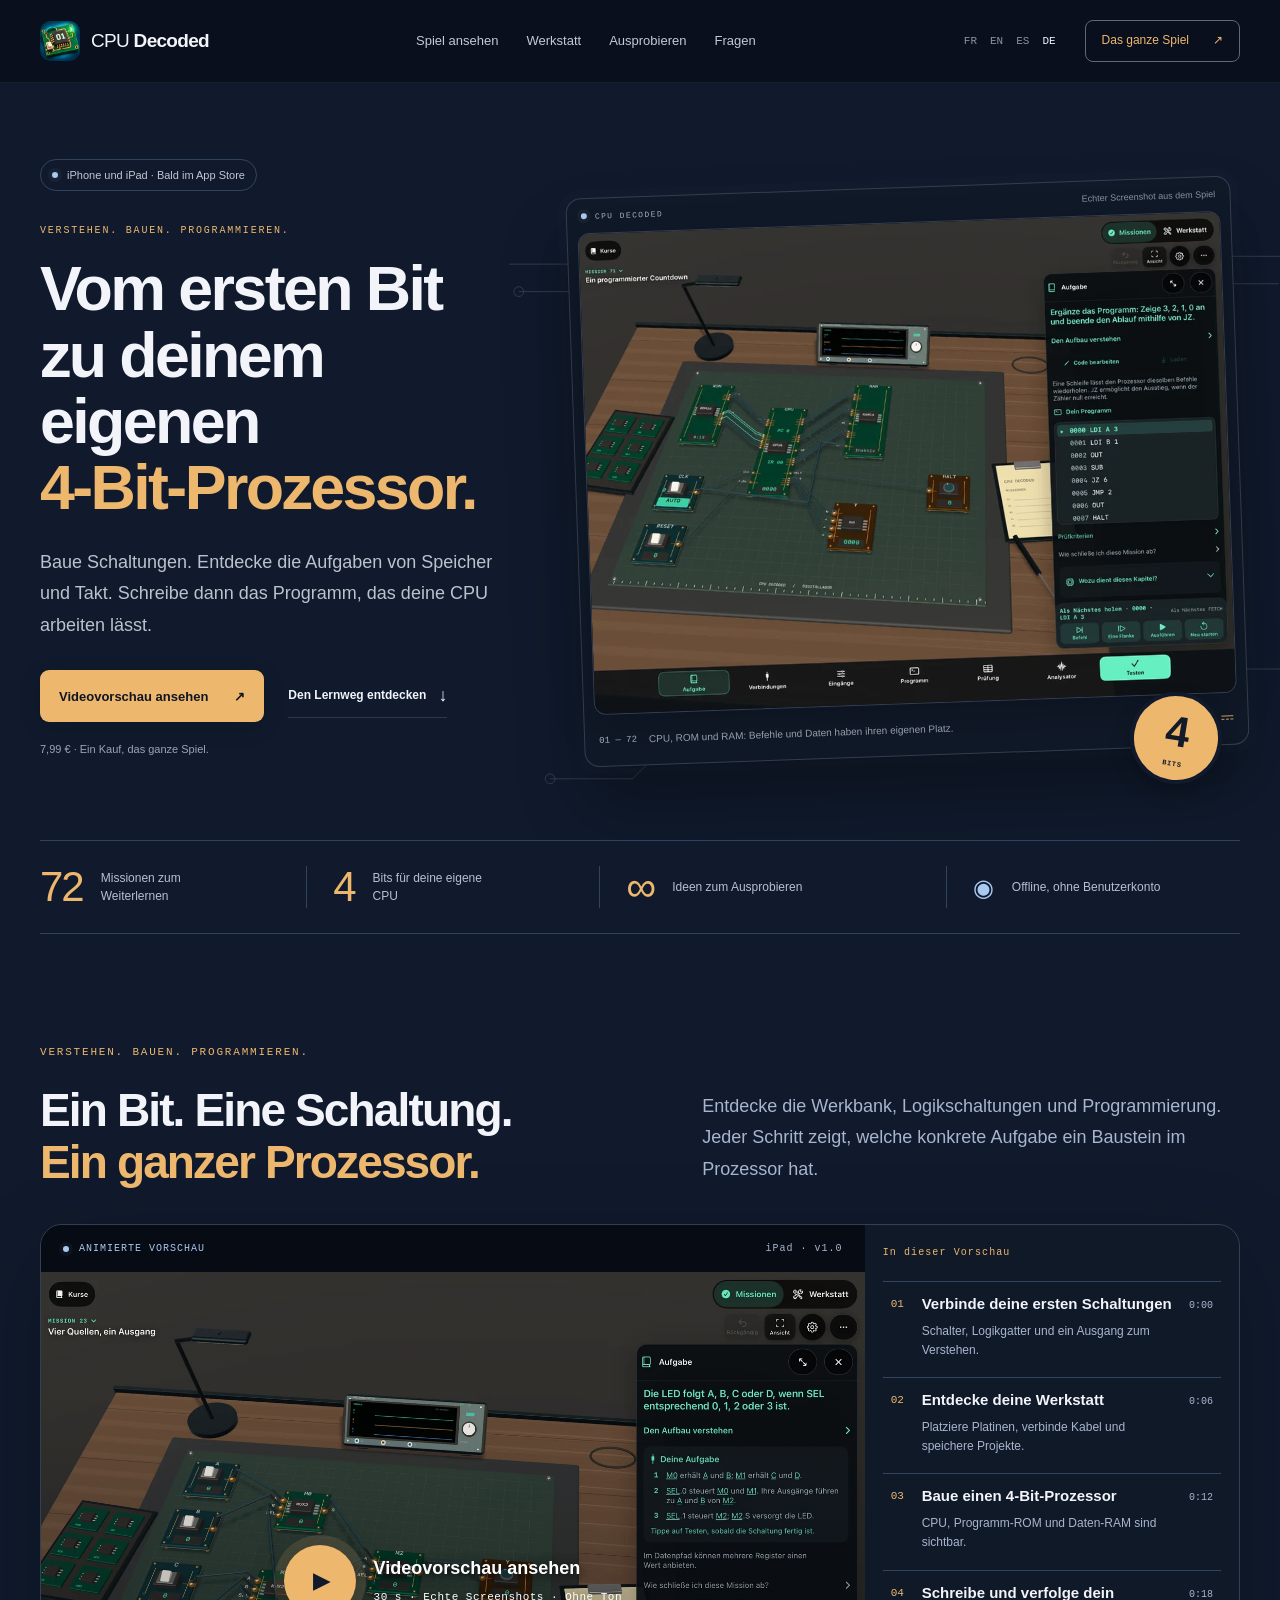
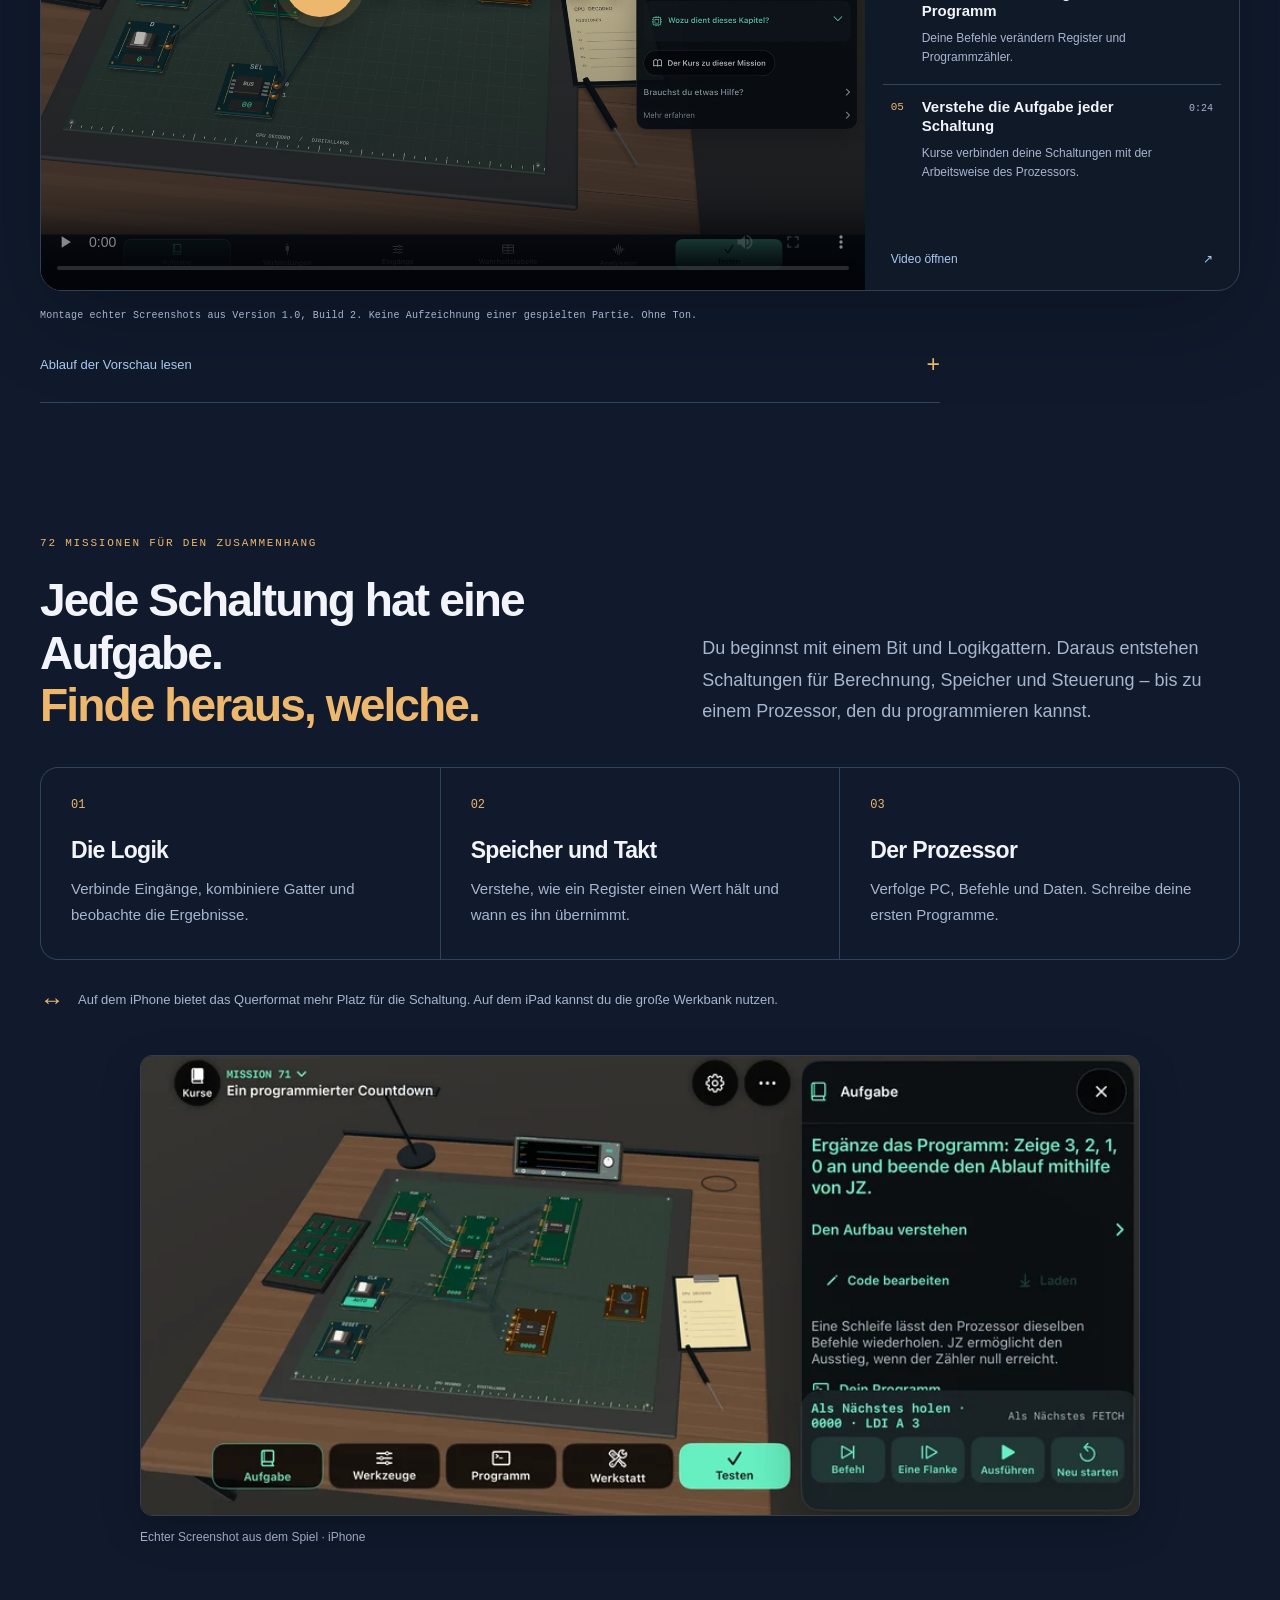
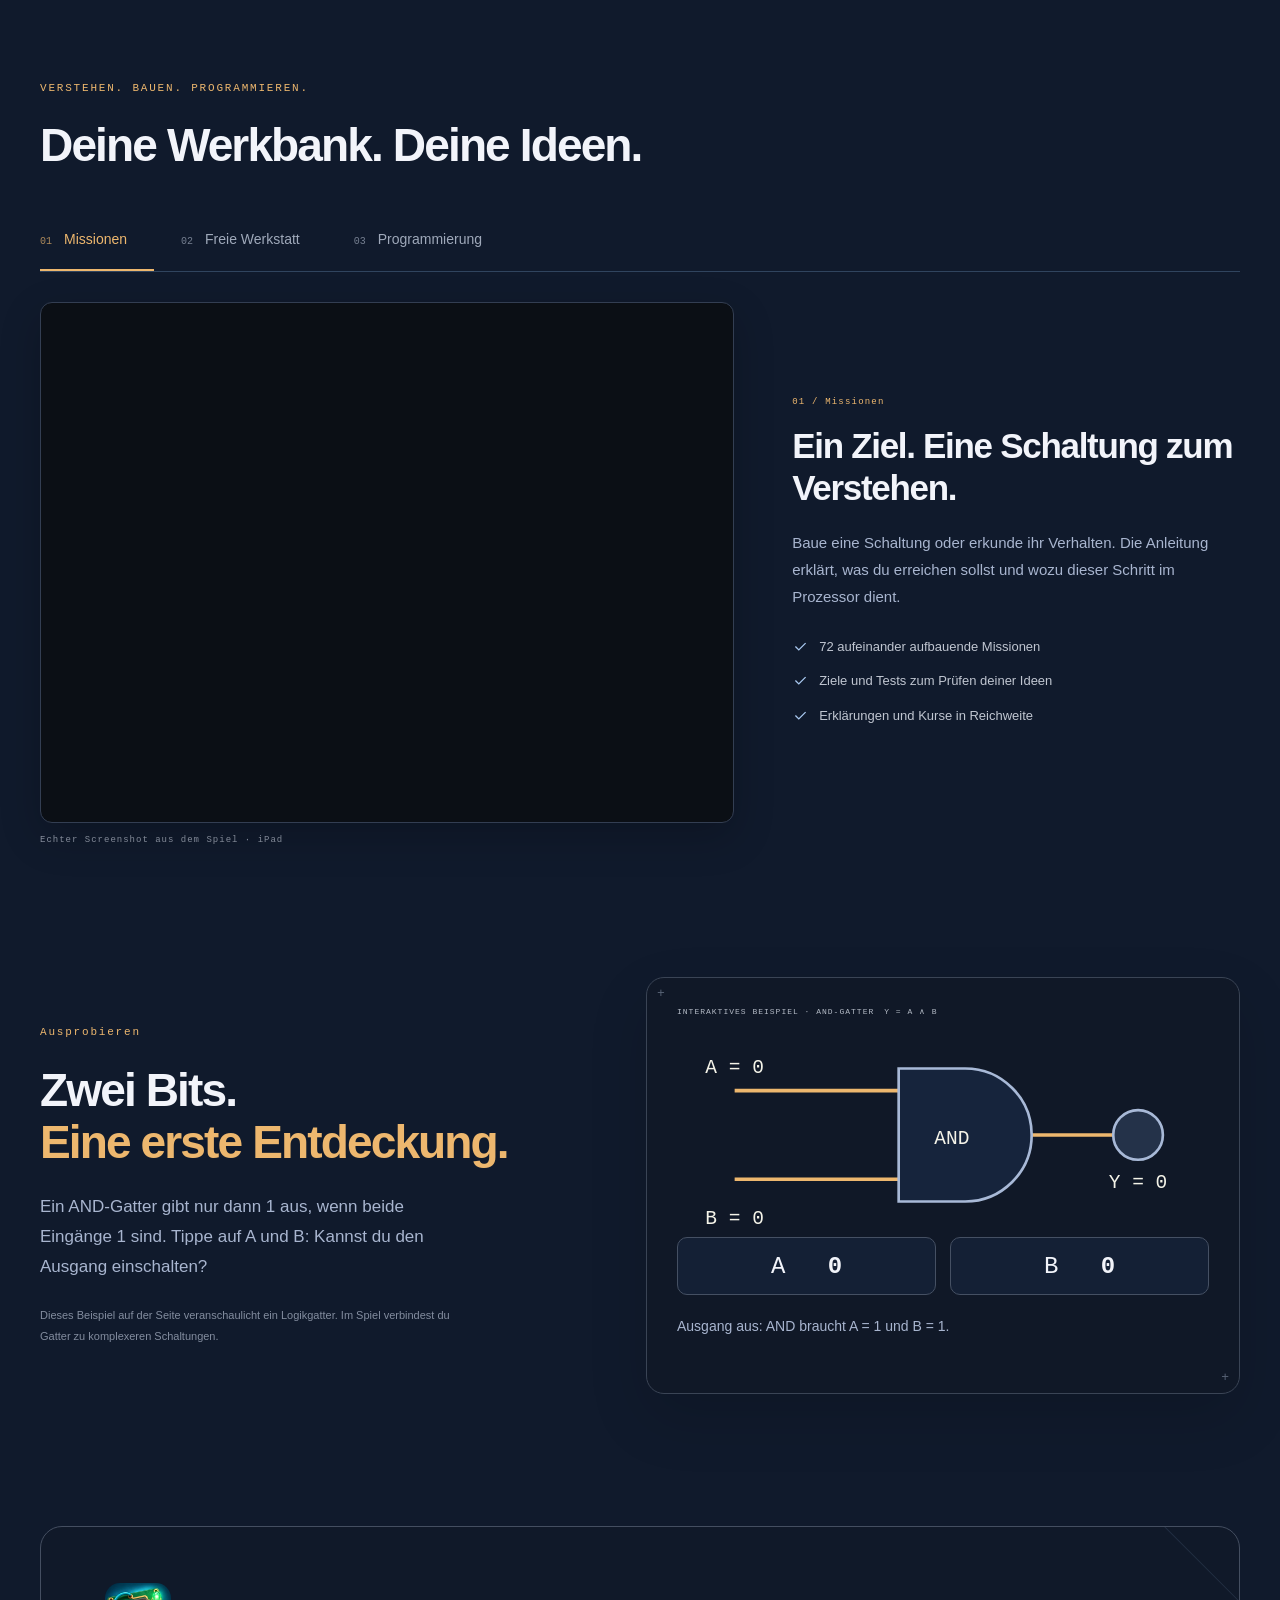
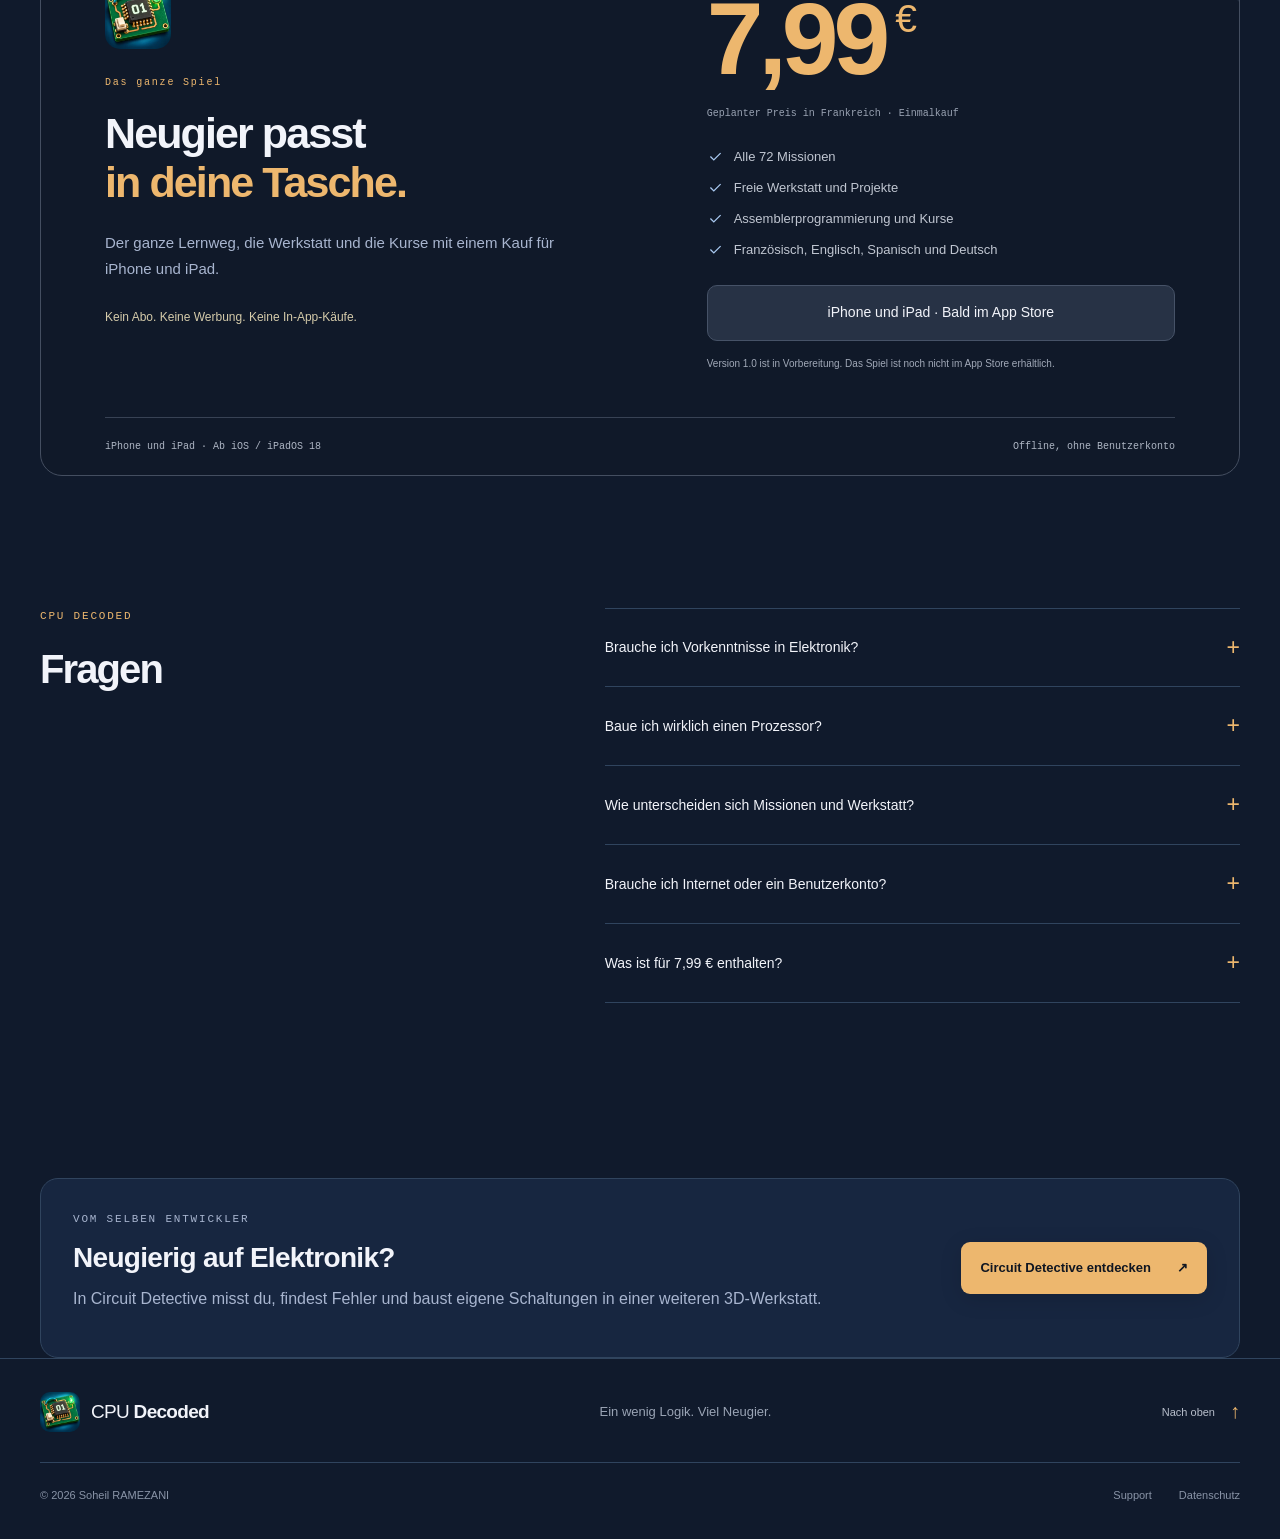
==== commit 959f6dad: "Give CPU Decoded a midnight-blue identity and edge-to-edge videos" ====
--- a/de/index.html
+++ b/de/index.html
@@ -1,14 +1,14 @@
-<!doctype html><html lang="de"><head><meta charset="utf-8"><meta name="viewport" content="width=device-width, initial-scale=1"><meta name="theme-color" content="#091c1b"><title>CPU Decoded — Vom ersten Bit zu deinem eigenen 4-Bit-Prozessor.</title><meta name="description" content="Baue Schaltungen. Entdecke die Aufgaben von Speicher und Takt. Schreibe dann das Programm, das deine CPU arbeiten lässt."><link rel="canonical" href="https://xerxex52.github.io/CPU-Decoded/de/"><link rel="alternate" hreflang="fr" href="https://xerxex52.github.io/CPU-Decoded/"><link rel="alternate" hreflang="en" href="https://xerxex52.github.io/CPU-Decoded/en/"><link rel="alternate" hreflang="es" href="https://xerxex52.github.io/CPU-Decoded/es/"><link rel="alternate" hreflang="de" href="https://xerxex52.github.io/CPU-Decoded/de/"><meta property="og:title" content="CPU Decoded — Vom ersten Bit zu deinem eigenen 4-Bit-Prozessor."><meta property="og:description" content="Baue Schaltungen. Entdecke die Aufgaben von Speicher und Takt. Schreibe dann das Programm, das deine CPU arbeiten lässt."><meta property="og:type" content="website"><meta property="og:url" content="https://xerxex52.github.io/CPU-Decoded/de/"><meta property="og:image" content="https://xerxex52.github.io/CPU-Decoded/assets/de-cpu-1600.webp"><meta name="twitter:card" content="summary_large_image"><link rel="icon" href="../assets/favicon.png"><link rel="stylesheet" href="../style.css"><script src="../site.js" defer></script></head>
+<!doctype html><html lang="de"><head><meta charset="utf-8"><meta name="viewport" content="width=device-width, initial-scale=1"><meta name="theme-color" content="#101a2c"><title>CPU Decoded — Vom ersten Bit zu deinem eigenen 4-Bit-Prozessor.</title><meta name="description" content="Baue Schaltungen. Entdecke die Aufgaben von Speicher und Takt. Schreibe dann das Programm, das deine CPU arbeiten lässt."><link rel="canonical" href="https://xerxex52.github.io/CPU-Decoded/de/"><link rel="alternate" hreflang="fr" href="https://xerxex52.github.io/CPU-Decoded/"><link rel="alternate" hreflang="en" href="https://xerxex52.github.io/CPU-Decoded/en/"><link rel="alternate" hreflang="es" href="https://xerxex52.github.io/CPU-Decoded/es/"><link rel="alternate" hreflang="de" href="https://xerxex52.github.io/CPU-Decoded/de/"><meta property="og:title" content="CPU Decoded — Vom ersten Bit zu deinem eigenen 4-Bit-Prozessor."><meta property="og:description" content="Baue Schaltungen. Entdecke die Aufgaben von Speicher und Takt. Schreibe dann das Programm, das deine CPU arbeiten lässt."><meta property="og:type" content="website"><meta property="og:url" content="https://xerxex52.github.io/CPU-Decoded/de/"><meta property="og:image" content="https://xerxex52.github.io/CPU-Decoded/assets/de-cpu-1600.webp"><meta name="twitter:card" content="summary_large_image"><link rel="icon" href="../assets/favicon.png"><link rel="stylesheet" href="../style.css?v=2"><script src="../site.js?v=2" defer></script></head>
 <body id="top"><a class="skip" href="#main">Zum Inhalt</a><noscript><style>.tab-bar,.film-chapters,.bit-buttons{display:none}.showcase-panel[hidden]{display:grid!important}.showcase-panel{margin-top:40px}</style></noscript>
 <header class="site-header"><div class="nav-shell"><a class="brand" href="#top"><img src="../assets/icon.webp" width="40" height="40" alt=""><span>CPU <b>Decoded</b></span></a><nav id="navigation" aria-label="Navigation"><a href="#film">Spiel ansehen</a><a href="#atelier">Werkstatt</a><a href="#defi">Ausprobieren</a><a href="#faq">Fragen</a></nav><div class="header-actions"><div class="languages" aria-label="Languages"><a href="../index.html" lang="fr" hreflang="fr" >FR</a><a href="../en/index.html" lang="en" hreflang="en" >EN</a><a href="../es/index.html" lang="es" hreflang="es" >ES</a><a href="../de/index.html" lang="de" hreflang="de" aria-current=page>DE</a></div><a class="nav-cta" href="#inclus">Das ganze Spiel<span aria-hidden="true">↗</span></a><button class="menu-toggle" aria-label="Menü öffnen" aria-expanded="false" aria-controls="navigation"><span></span><span></span></button></div></div></header>
 <main id="main"><section class="hero section-shell"><div class="hero-copy"><div class="availability"><span></span>iPhone und iPad · Bald im App Store</div><p class="eyebrow">VERSTEHEN. BAUEN. PROGRAMMIEREN.</p><h1>Vom ersten Bit<br>zu deinem eigenen<br><em>4-Bit-Prozessor.</em></h1><p class="lead">Baue Schaltungen. Entdecke die Aufgaben von Speicher und Takt. Schreibe dann das Programm, das deine CPU arbeiten lässt.</p><div class="hero-actions"><a class="button primary" href="#film">Videovorschau ansehen<span aria-hidden="true">↗</span></a><a class="text-link" href="#parcours">Den Lernweg entdecken<span aria-hidden="true">↓</span></a></div><p class="price-note">7,99 € · Ein Kauf, das ganze Spiel.</p></div><div class="hero-visual"><svg class="hero-traces" viewBox="0 0 800 720" fill="none" aria-hidden="true"><path d="M0 145h104l48-48h356l40 40h240M10 173h104l48-48h338l40 40h245M42 670h84l54-54h306l58-58h245"/><circle cx="10" cy="173" r="5"/><circle cx="42" cy="670" r="5"/></svg><div class="device-mat"><div class="device-top"><span class="signal-dot"></span><span>CPU DECODED</span><span class="real-label">Echter Screenshot aus dem Spiel</span></div><button class="screenshot" type="button" data-lightbox="../assets/de-cpu-1600.webp" data-caption="CPU, ROM und RAM: Befehle und Daten haben ihren eigenen Platz." aria-label="Screenshot vergrößern"><img src="../assets/de-cpu-1600.webp" srcset="../assets/de-cpu-900.webp 900w, ../assets/de-cpu-1600.webp 1600w" sizes="(max-width:760px) calc(100vw - 40px), 760px" width="1600" height="1200" alt="CPU, ROM und RAM: Befehle und Daten haben ihren eigenen Platz." loading="eager" decoding="async" fetchpriority=high><span class="zoom-mark" aria-hidden="true">↗</span></button><div class="device-bottom"><span>01 — 72</span><p>CPU, ROM und RAM: Befehle und Daten haben ihren eigenen Platz.</p><span aria-hidden="true">⎓</span></div></div><div class="hero-stamp" aria-hidden="true"><span>4</span><small>BITS</small></div></div></section>
 <div class="section-shell"><div class="stat-strip"><div><strong>72</strong><span>Missionen zum Weiterlernen</span></div><div><strong>4</strong><span>Bits für deine eigene CPU</span></div><div><strong>∞</strong><span>Ideen zum Ausprobieren</span></div><div class="stat-promise"><span class="tiny-icon" aria-hidden="true">◉</span><span>Offline, ohne Benutzerkonto</span></div></div></div>
-<section class="film-section section-shell section-space" id="film"><div class="film-heading"><div><p class="eyebrow">VERSTEHEN. BAUEN. PROGRAMMIEREN.</p><h2>Ein Bit. Eine Schaltung.<br><em>Ein ganzer Prozessor.</em></h2></div><p class="section-intro">Entdecke die Werkbank, Logikschaltungen und Programmierung. Jeder Schritt zeigt, welche konkrete Aufgabe ein Baustein im Prozessor hat.</p></div><div class="film-stage"><div class="film-screen"><div class="film-topline"><span><i class="signal-dot" aria-hidden="true"></i>ANIMIERTE VORSCHAU</span><span>iPad · v1.0</span></div><div class="video-frame"><video id="gameplay" controls playsinline preload="none" poster="../assets/de-logic-1600.webp" width="1920" height="1080" aria-label="Videovorschau ansehen"><source src="../assets/de-preview.mp4" type="video/mp4"><track kind="captions" src="../assets/de-preview.vtt" srclang="de" label="DE" default><p><a href="../assets/de-preview.mp4">Video öffnen</a></p></video><button class="film-play" type="button" aria-label="Videovorschau ansehen" hidden><span class="play-disc" aria-hidden="true">▶</span><span>Videovorschau ansehen<small>30 s · Echte Screenshots · Ohne Ton</small></span></button></div></div><div class="film-chapters"><p class="eyebrow">In dieser Vorschau</p><button class="film-chapter" data-seek="0" type="button"><span class="chapter-index">01</span><span><strong>Verbinde deine ersten Schaltungen</strong><span>Schalter, Logikgatter und ein Ausgang zum Verstehen.</span></span><span class="chapter-time">0:00</span></button><button class="film-chapter" data-seek="6" type="button"><span class="chapter-index">02</span><span><strong>Entdecke deine Werkstatt</strong><span>Platziere Platinen, verbinde Kabel und speichere Projekte.</span></span><span class="chapter-time">0:06</span></button><button class="film-chapter" data-seek="12" type="button"><span class="chapter-index">03</span><span><strong>Baue einen 4-Bit-Prozessor</strong><span>CPU, Programm-ROM und Daten-RAM sind sichtbar.</span></span><span class="chapter-time">0:12</span></button><button class="film-chapter" data-seek="18" type="button"><span class="chapter-index">04</span><span><strong>Schreibe und verfolge dein Programm</strong><span>Deine Befehle verändern Register und Programmzähler.</span></span><span class="chapter-time">0:18</span></button><button class="film-chapter" data-seek="24" type="button"><span class="chapter-index">05</span><span><strong>Verstehe die Aufgabe jeder Schaltung</strong><span>Kurse verbinden deine Schaltungen mit der Arbeitsweise des Prozessors.</span></span><span class="chapter-time">0:24</span></button><a class="film-download" href="../assets/de-preview.mp4">Video öffnen<span aria-hidden="true">↗</span></a></div></div><p class="film-caption">Montage echter Screenshots aus Version 1.0, Build 2. Keine Aufzeichnung einer gespielten Partie. Ohne Ton.</p><details class="film-transcript"><summary>Ablauf der Vorschau lesen<span aria-hidden="true">+</span></summary><div><p><strong>00 s — Verbinde deine ersten Schaltungen.</strong> Schalter, Logikgatter und ein Ausgang zum Verstehen.</p><p><strong>06 s — Entdecke deine Werkstatt.</strong> Platziere Platinen, verbinde Kabel und speichere Projekte.</p><p><strong>12 s — Baue einen 4-Bit-Prozessor.</strong> CPU, Programm-ROM und Daten-RAM sind sichtbar.</p><p><strong>18 s — Schreibe und verfolge dein Programm.</strong> Deine Befehle verändern Register und Programmzähler.</p><p><strong>24 s — Verstehe die Aufgabe jeder Schaltung.</strong> Kurse verbinden deine Schaltungen mit der Arbeitsweise des Prozessors.</p></div></details></section>
+<section class="film-section section-shell section-space" id="film"><div class="film-heading"><div><p class="eyebrow">VERSTEHEN. BAUEN. PROGRAMMIEREN.</p><h2>Ein Bit. Eine Schaltung.<br><em>Ein ganzer Prozessor.</em></h2></div><p class="section-intro">Entdecke die Werkbank, Logikschaltungen und Programmierung. Jeder Schritt zeigt, welche konkrete Aufgabe ein Baustein im Prozessor hat.</p></div><div class="film-stage"><div class="film-screen"><div class="film-topline"><span><i class="signal-dot" aria-hidden="true"></i>ANIMIERTE VORSCHAU</span><span>iPad · v1.0</span></div><div class="video-frame"><video id="gameplay" controls playsinline preload="none" poster="../assets/de-logic-1600.webp" width="1440" height="1080" aria-label="Videovorschau ansehen"><source src="../assets/de-preview.mp4?v=2" type="video/mp4"><track kind="captions" src="../assets/de-preview.vtt" srclang="de" label="DE" default><p><a href="../assets/de-preview.mp4?v=2">Video öffnen</a></p></video><button class="film-play" type="button" aria-label="Videovorschau ansehen" hidden><span class="play-disc" aria-hidden="true">▶</span><span>Videovorschau ansehen<small>30 s · Echte Screenshots · Ohne Ton</small></span></button></div></div><div class="film-chapters"><p class="eyebrow">In dieser Vorschau</p><button class="film-chapter" data-seek="0" type="button"><span class="chapter-index">01</span><span><strong>Verbinde deine ersten Schaltungen</strong><span>Schalter, Logikgatter und ein Ausgang zum Verstehen.</span></span><span class="chapter-time">0:00</span></button><button class="film-chapter" data-seek="6" type="button"><span class="chapter-index">02</span><span><strong>Entdecke deine Werkstatt</strong><span>Platziere Platinen, verbinde Kabel und speichere Projekte.</span></span><span class="chapter-time">0:06</span></button><button class="film-chapter" data-seek="12" type="button"><span class="chapter-index">03</span><span><strong>Baue einen 4-Bit-Prozessor</strong><span>CPU, Programm-ROM und Daten-RAM sind sichtbar.</span></span><span class="chapter-time">0:12</span></button><button class="film-chapter" data-seek="18" type="button"><span class="chapter-index">04</span><span><strong>Schreibe und verfolge dein Programm</strong><span>Deine Befehle verändern Register und Programmzähler.</span></span><span class="chapter-time">0:18</span></button><button class="film-chapter" data-seek="24" type="button"><span class="chapter-index">05</span><span><strong>Verstehe die Aufgabe jeder Schaltung</strong><span>Kurse verbinden deine Schaltungen mit der Arbeitsweise des Prozessors.</span></span><span class="chapter-time">0:24</span></button><a class="film-download" href="../assets/de-preview.mp4?v=2">Video öffnen<span aria-hidden="true">↗</span></a></div></div><p class="film-caption">Montage echter Screenshots aus Version 1.0, Build 2. Keine Aufzeichnung einer gespielten Partie. Ohne Ton.</p><details class="film-transcript"><summary>Ablauf der Vorschau lesen<span aria-hidden="true">+</span></summary><div><p><strong>00 s — Verbinde deine ersten Schaltungen.</strong> Schalter, Logikgatter und ein Ausgang zum Verstehen.</p><p><strong>06 s — Entdecke deine Werkstatt.</strong> Platziere Platinen, verbinde Kabel und speichere Projekte.</p><p><strong>12 s — Baue einen 4-Bit-Prozessor.</strong> CPU, Programm-ROM und Daten-RAM sind sichtbar.</p><p><strong>18 s — Schreibe und verfolge dein Programm.</strong> Deine Befehle verändern Register und Programmzähler.</p><p><strong>24 s — Verstehe die Aufgabe jeder Schaltung.</strong> Kurse verbinden deine Schaltungen mit der Arbeitsweise des Prozessors.</p></div></details></section>
 <section class="first-steps section-shell section-space" id="parcours"><div class="film-heading"><div><p class="eyebrow">72 MISSIONEN FÜR DEN ZUSAMMENHANG</p><h2>Jede Schaltung hat eine Aufgabe.<br><em>Finde heraus, welche.</em></h2></div><p class="section-intro">Du beginnst mit einem Bit und Logikgattern. Daraus entstehen Schaltungen für Berechnung, Speicher und Steuerung – bis zu einem Prozessor, den du programmieren kannst.</p></div><div class="steps-grid"><article><span class="step-number" aria-hidden="true">01</span><h3>Die Logik</h3><p>Verbinde Eingänge, kombiniere Gatter und beobachte die Ergebnisse.</p></article><article><span class="step-number" aria-hidden="true">02</span><h3>Speicher und Takt</h3><p>Verstehe, wie ein Register einen Wert hält und wann es ihn übernimmt.</p></article><article><span class="step-number" aria-hidden="true">03</span><h3>Der Prozessor</h3><p>Verfolge PC, Befehle und Daten. Schreibe deine ersten Programme.</p></article></div><p class="device-tip"><span aria-hidden="true">↔</span>Auf dem iPhone bietet das Querformat mehr Platz für die Schaltung. Auf dem iPad kannst du die große Werkbank nutzen.</p><figure class="phone-preview"><button class="screenshot" type="button" data-lightbox="../assets/de-iphone-cpu-1600.webp" data-caption="CPU Decoded auf dem iPhone im Querformat: 4-Bit-Prozessor und Missionsbereich." aria-label="Screenshot vergrößern"><img src="../assets/de-iphone-cpu-1600.webp" srcset="../assets/de-iphone-cpu-900.webp 900w, ../assets/de-iphone-cpu-1600.webp 1600w" sizes="(max-width:760px) calc(100vw - 40px), 760px" width="1600" height="736" alt="CPU Decoded auf dem iPhone im Querformat: 4-Bit-Prozessor und Missionsbereich." loading="lazy" decoding="async" ><span class="zoom-mark" aria-hidden="true">↗</span></button><figcaption>Echter Screenshot aus dem Spiel · iPhone</figcaption></figure></section>
 <section class="experience section-shell section-space" id="atelier"><div class="section-heading"><p class="eyebrow">VERSTEHEN. BAUEN. PROGRAMMIEREN.</p><h2>Deine Werkbank. Deine Ideen.</h2></div><div class="showcase"><div class="tab-bar" role="tablist" aria-label="CPU Decoded"><button id="tab-0" role="tab" aria-selected="true" aria-controls="panel-0" tabindex="0" data-tab="0"><span class="tab-number">01</span>Missionen</button><button id="tab-1" role="tab" aria-selected="false" aria-controls="panel-1" tabindex="-1" data-tab="1"><span class="tab-number">02</span>Freie Werkstatt</button><button id="tab-2" role="tab" aria-selected="false" aria-controls="panel-2" tabindex="-1" data-tab="2"><span class="tab-number">03</span>Programmierung</button></div><div class="showcase-panel" id="panel-0" role="tabpanel" aria-labelledby="tab-0" tabindex="0" ><div class="panel-photo"><button class="screenshot" type="button" data-lightbox="../assets/de-logic-1600.webp" data-caption="Verbinde deine ersten Schaltungen" aria-label="Screenshot vergrößern"><img src="../assets/de-logic-1600.webp" srcset="../assets/de-logic-900.webp 900w, ../assets/de-logic-1600.webp 1600w" sizes="(max-width:760px) calc(100vw - 40px), 760px" width="1600" height="1200" alt="Verbinde deine ersten Schaltungen" loading="lazy" decoding="async" ><span class="zoom-mark" aria-hidden="true">↗</span></button><span class="photo-meta">Echter Screenshot aus dem Spiel · iPad</span></div><div class="panel-copy"><p class="eyebrow">01 / Missionen</p><h3>Ein Ziel. Eine Schaltung zum Verstehen.</h3><p>Baue eine Schaltung oder erkunde ihr Verhalten. Die Anleitung erklärt, was du erreichen sollst und wozu dieser Schritt im Prozessor dient.</p><ul class="check-list"><li><svg viewBox="0 0 20 20" aria-hidden="true"><path d="m4 10 4 4 8-8"/></svg><span>72 aufeinander aufbauende Missionen</span></li><li><svg viewBox="0 0 20 20" aria-hidden="true"><path d="m4 10 4 4 8-8"/></svg><span>Ziele und Tests zum Prüfen deiner Ideen</span></li><li><svg viewBox="0 0 20 20" aria-hidden="true"><path d="m4 10 4 4 8-8"/></svg><span>Erklärungen und Kurse in Reichweite</span></li></ul></div></div><div class="showcase-panel" id="panel-1" role="tabpanel" aria-labelledby="tab-1" tabindex="0" hidden><div class="panel-photo"><button class="screenshot" type="button" data-lightbox="../assets/de-workshop-1600.webp" data-caption="Entdecke deine Werkstatt" aria-label="Screenshot vergrößern"><img src="../assets/de-workshop-1600.webp" srcset="../assets/de-workshop-900.webp 900w, ../assets/de-workshop-1600.webp 1600w" sizes="(max-width:760px) calc(100vw - 40px), 760px" width="1600" height="1200" alt="Entdecke deine Werkstatt" loading="lazy" decoding="async" ><span class="zoom-mark" aria-hidden="true">↗</span></button><span class="photo-meta">Echter Screenshot aus dem Spiel · iPad</span></div><div class="panel-copy"><p class="eyebrow">02 / Freie Werkstatt</p><h3>Deine Werkbank. Deine Ideen.</h3><p>Wähle Platinen, lege sie auf die Matte, verbinde sie und beobachte das Ergebnis. Verschiebe Module und speichere Projekte, um später weiterzumachen.</p><ul class="check-list"><li><svg viewBox="0 0 20 20" aria-hidden="true"><path d="m4 10 4 4 8-8"/></svg><span>Platinen platzieren, verschieben und entfernen</span></li><li><svg viewBox="0 0 20 20" aria-hidden="true"><path d="m4 10 4 4 8-8"/></svg><span>Beispiele für den Einstieg und zum Weiterlernen</span></li><li><svg viewBox="0 0 20 20" aria-hidden="true"><path d="m4 10 4 4 8-8"/></svg><span>Eigene Schaltungen und gespeicherte Projekte</span></li></ul></div></div><div class="showcase-panel" id="panel-2" role="tabpanel" aria-labelledby="tab-2" tabindex="0" hidden><div class="panel-photo"><button class="screenshot" type="button" data-lightbox="../assets/de-program-1600.webp" data-caption="Schreibe und verfolge dein Programm" aria-label="Screenshot vergrößern"><img src="../assets/de-program-1600.webp" srcset="../assets/de-program-900.webp 900w, ../assets/de-program-1600.webp 1600w" sizes="(max-width:760px) calc(100vw - 40px), 760px" width="1600" height="1200" alt="Schreibe und verfolge dein Programm" loading="lazy" decoding="async" ><span class="zoom-mark" aria-hidden="true">↗</span></button><span class="photo-meta">Echter Screenshot aus dem Spiel · iPad</span></div><div class="panel-copy"><p class="eyebrow">03 / Programmierung</p><h3>Dein Code bewirkt etwas.</h3><p>Schreibe Assemblercode und lade das Programm ins ROM. Verfolge die Ausführung: Der Programmzähler wählt den Befehl, die CPU arbeitet und das RAM hält die Daten.</p><ul class="check-list"><li><svg viewBox="0 0 20 20" aria-hidden="true"><path d="m4 10 4 4 8-8"/></svg><span>Assemblereditor und Befehlsübersicht</span></li><li><svg viewBox="0 0 20 20" aria-hidden="true"><path d="m4 10 4 4 8-8"/></svg><span>Fertiger Aufbau in den Programmiermissionen</span></li><li><svg viewBox="0 0 20 20" aria-hidden="true"><path d="m4 10 4 4 8-8"/></svg><span>Schrittweise Ausführung oder automatischer Takt</span></li></ul></div></div></div></section>
 <section class="demo-section section-shell section-space" id="defi"><div class="demo-copy"><p class="eyebrow">Ausprobieren</p><h2>Zwei Bits.<br><em>Eine erste Entdeckung.</em></h2><p class="section-intro">Ein AND-Gatter gibt nur dann 1 aus, wenn beide Eingänge 1 sind. Tippe auf A und B: Kannst du den Ausgang einschalten?</p><p class="demo-note">Dieses Beispiel auf der Seite veranschaulicht ein Logikgatter. Im Spiel verbindest du Gatter zu komplexeren Schaltungen.</p></div><div class="demo-card logic-demo"><div class="demo-card-top"><span>INTERAKTIVES BEISPIEL · AND-GATTER</span><span>Y = A ∧ B</span></div><svg viewBox="0 0 600 230" role="img" aria-label="AND"><path class="logic-trace" d="M65 65H250M65 165H250M400 115H510"/><path class="gate-body" d="M250 40h75a75 75 0 0 1 0 150h-75z"/><text x="310" y="125" text-anchor="middle">AND</text><text id="bit-a" x="65" y="45" text-anchor="middle">A = 0</text><text id="bit-b" x="65" y="215" text-anchor="middle">B = 0</text><circle id="demo-led" cx="520" cy="115" r="28"/><text id="bit-y" x="520" y="175" text-anchor="middle">Y = 0</text></svg><div class="bit-buttons"><button type="button" data-bit="a" aria-label="Bit umschalten A" aria-pressed="false">A <strong>0</strong></button><button type="button" data-bit="b" aria-label="Bit umschalten B" aria-pressed="false">B <strong>0</strong></button></div><p class="logic-feedback" aria-live="polite" aria-atomic="true">Ausgang aus: AND braucht A = 1 und B = 1.</p></div></section>
 <section class="purchase-section section-shell section-space" id="inclus"><div class="purchase-inner"><div class="purchase-copy"><img src="../assets/icon.webp" width="66" height="66" alt="" loading="lazy"><p class="eyebrow">Das ganze Spiel</p><h2>Neugier passt<br><em>in deine Tasche.</em></h2><p class="section-intro">Der ganze Lernweg, die Werkstatt und die Kurse mit einem Kauf für iPhone und iPad.</p><p class="purchase-promise">Kein Abo. Keine Werbung. Keine In-App-Käufe.</p></div><div class="purchase-offer"><div class="price"><span>7,99</span><sup>€</sup></div><p class="price-detail">Geplanter Preis in Frankreich · Einmalkauf</p><ul class="check-list"><li><svg viewBox="0 0 20 20" aria-hidden="true"><path d="m4 10 4 4 8-8"/></svg><span>Alle 72 Missionen</span></li><li><svg viewBox="0 0 20 20" aria-hidden="true"><path d="m4 10 4 4 8-8"/></svg><span>Freie Werkstatt und Projekte</span></li><li><svg viewBox="0 0 20 20" aria-hidden="true"><path d="m4 10 4 4 8-8"/></svg><span>Assemblerprogrammierung und Kurse</span></li><li><svg viewBox="0 0 20 20" aria-hidden="true"><path d="m4 10 4 4 8-8"/></svg><span>Französisch, Englisch, Spanisch und Deutsch</span></li></ul><p class="coming-soon">iPhone und iPad · Bald im App Store</p><p class="release-note">Version 1.0 ist in Vorbereitung. Das Spiel ist noch nicht im App Store erhältlich.</p></div><div class="compatibility"><span>iPhone und iPad · Ab iOS / iPadOS 18</span><span>Offline, ohne Benutzerkonto</span></div></div></section>
-<section class="faq-section section-shell section-space" id="faq"><div><p class="eyebrow">CPU DECODED</p><h2>Fragen</h2></div><div class="faq-list"><details><summary>Brauche ich Vorkenntnisse in Elektronik?<span aria-hidden="true">+</span></summary><p>Nein. Du beginnst mit Bits und Logikgattern. Die Missionen führen schrittweise Berechnungen, Register, Speicher und Befehle ein. Die Kurse helfen dir, ein Thema zu wiederholen.</p></details><details><summary>Baue ich wirklich einen Prozessor?<span aria-hidden="true">+</span></summary><p>Du baust und erkundest die Bausteine eines didaktischen 4-Bit-Prozessors und programmierst anschließend die CPU im Spiel. ROM und RAM werden getrennt dargestellt. Es ist eine Simulation zum Verstehen der Grundlagen, kein Elektronik-Bausatz.</p></details><details><summary>Wie unterscheiden sich Missionen und Werkstatt?<span aria-hidden="true">+</span></summary><p>Missionen geben ein Ziel und Tests vor. In der Werkstatt wählst du Module, baust eigene Schaltungen und speicherst Projekte.</p></details><details><summary>Brauche ich Internet oder ein Benutzerkonto?<span aria-hidden="true">+</span></summary><p>Nach dem Download funktioniert das Spiel offline und ohne Benutzerkonto. Zusätzliche Hardware ist nicht nötig. Fortschritte und Projekte bleiben lokal gespeichert und werden nicht zwischen Geräten synchronisiert.</p></details><details><summary>Was ist für 7,99 € enthalten?<span aria-hidden="true">+</span></summary><p>Alle Missionen, die Werkstatt, Kurse und Programmierung. 7,99 € ist der geplante Preis in Frankreich. Preise für andere Länder werden im App Store angezeigt.</p></details></div></section></main>
+<section class="faq-section section-shell section-space" id="faq"><div><p class="eyebrow">CPU DECODED</p><h2>Fragen</h2></div><div class="faq-list"><details><summary>Brauche ich Vorkenntnisse in Elektronik?<span aria-hidden="true">+</span></summary><p>Nein. Du beginnst mit Bits und Logikgattern. Die Missionen führen schrittweise Berechnungen, Register, Speicher und Befehle ein. Die Kurse helfen dir, ein Thema zu wiederholen.</p></details><details><summary>Baue ich wirklich einen Prozessor?<span aria-hidden="true">+</span></summary><p>Du baust und erkundest die Bausteine eines didaktischen 4-Bit-Prozessors und programmierst anschließend die CPU im Spiel. ROM und RAM werden getrennt dargestellt. Es ist eine Simulation zum Verstehen der Grundlagen, kein Elektronik-Bausatz.</p></details><details><summary>Wie unterscheiden sich Missionen und Werkstatt?<span aria-hidden="true">+</span></summary><p>Missionen geben ein Ziel und Tests vor. In der Werkstatt wählst du Module, baust eigene Schaltungen und speicherst Projekte.</p></details><details><summary>Brauche ich Internet oder ein Benutzerkonto?<span aria-hidden="true">+</span></summary><p>Nach dem Download funktioniert das Spiel offline und ohne Benutzerkonto. Zusätzliche Hardware ist nicht nötig. Fortschritte und Projekte bleiben lokal gespeichert und werden nicht zwischen Geräten synchronisiert.</p></details><details><summary>Was ist für 7,99 € enthalten?<span aria-hidden="true">+</span></summary><p>Alle Missionen, die Werkstatt, Kurse und Programmierung. 7,99 € ist der geplante Preis in Frankreich. Preise für andere Länder werden im App Store angezeigt.</p></details></div></section><section class="related-app section-shell"><div><p class="eyebrow">VOM SELBEN ENTWICKLER</p><h3>Neugierig auf Elektronik?</h3><p>In Circuit Detective misst du, findest Fehler und baust eigene Schaltungen in einer weiteren 3D-Werkstatt.</p></div><a class="button primary" href="https://xerxex52.github.io/Circuit-Detective/">Circuit Detective entdecken<span aria-hidden="true">↗</span></a></section></main>
 <footer class="section-shell"><div class="footer-top"><a class="brand" href="#top"><img src="../assets/icon.webp" width="40" height="40" alt=""><span>CPU <b>Decoded</b></span></a><p>Ein wenig Logik. Viel Neugier.</p><a class="back-top" href="#top">Nach oben<span aria-hidden="true">↑</span></a></div><div class="footer-bottom"><span>© 2026 Soheil RAMEZANI</span><div><a href="../support.html#de">Support</a><a href="../privacy.html#de">Datenschutz</a></div></div></footer><noscript><main class="document-shell"><section id="fr" lang="fr"><h2>Politique de confidentialité</h2><small>Mise à jour : 10 octobre 2026 · Version 1.0</small>
 <p>CPU Decoded est une application éducative pour comprendre et construire des circuits numériques et un processeur. Le jeu fonctionne hors ligne, sans compte, publicité ni outil d’analyse d’utilisation.</p>
 <h3>Données de l’application</h3><p>Le développeur ne collecte aucune donnée personnelle par l’intermédiaire de l’application. Vos circuits, programmes assembleur, noms de projets, progression et réglages sont enregistrés localement pour retrouver votre travail. L’application ne les transmet pas au développeur ni à des tiers.</p>
--- a/style.css
+++ b/style.css
@@ -1,18 +1,18 @@
-:root{color-scheme:dark;--bg:#091c1b;--panel:#102824;--paper:#f4f3e8;--muted:#a6bbb2;--copper:#edb76e;--mint:#a8d7bf;--line:#29443d;--radius:18px;--font:'Avenir Next',Avenir,-apple-system,BlinkMacSystemFont,'Segoe UI',sans-serif;--mono:'SFMono-Regular',Consolas,'Liberation Mono',monospace}
+:root{color-scheme:dark;--bg:#09101c;--panel:#101928;--paper:#f4f3e8;--muted:#a6aebb;--copper:#edb76e;--mint:#a8b9d7;--line:#293344;--radius:18px;--font:'Avenir Next',Avenir,-apple-system,BlinkMacSystemFont,'Segoe UI',sans-serif;--mono:'SFMono-Regular',Consolas,'Liberation Mono',monospace}
 *{box-sizing:border-box}html{scroll-behavior:smooth;scroll-padding-top:104px}body{margin:0;background:var(--bg);color:var(--paper);font:16px/1.65 var(--font);-webkit-font-smoothing:antialiased}body:has(dialog[open]){overflow:hidden}button,a{-webkit-tap-highlight-color:transparent}button{font:inherit;cursor:pointer}button,fieldset{border:0}button{color:inherit}a{color:inherit;text-decoration:none}a,button,summary{touch-action:manipulation}a:focus-visible,button:focus-visible,summary:focus-visible,[tabindex]:focus-visible{outline:3px solid var(--copper);outline-offset:5px}button:disabled{cursor:default}img{display:block;max-width:100%;height:auto}svg{display:block}p,h1,h2,h3{margin-top:0}p:last-child{margin-bottom:0}em{font-style:normal;color:var(--copper)}[hidden]{display:none!important}.section-shell{width:min(100%,1352px);padding-left:40px;padding-right:40px;margin-inline:auto}.section-space{padding-top:110px;padding-bottom:22px}.eyebrow{font:500 11px/1.6 var(--mono);letter-spacing:1.8px;color:var(--copper);margin-bottom:22px}.section-intro{font-size:18px;line-height:1.75;color:var(--muted);max-width:640px;margin-bottom:0}h2{font-size:clamp(34px,3.6vw,50px);line-height:1.13;font-weight:650;letter-spacing:-1.9px;margin-bottom:24px}h3{line-height:1.2;font-weight:600;letter-spacing:-.7px}.skip{position:fixed;top:12px;left:20px;transform:translateY(-160%);background:var(--copper);color:var(--bg);padding:12px 18px;z-index:100;border-radius:8px}.skip:focus{transform:none}
-.site-header{position:sticky;top:0;z-index:20;background:#091c1bee;backdrop-filter:blur(18px);border-bottom:1px solid #27403988}.nav-shell{max-width:1432px;padding:19px 40px;margin:auto;display:flex;gap:38px;align-items:center;justify-content:space-between}.brand{display:inline-flex;gap:11px;align-items:center;white-space:nowrap;font-size:19px;font-weight:500;letter-spacing:-.7px;line-height:1.15}.brand b{font-weight:650}.brand img{border-radius:10px}.site-header nav{display:flex;align-items:center;gap:28px}.site-header nav a{font-size:13px;color:#c4d3ca;transition:color .2s}.site-header nav a:hover,.text-link:hover{color:var(--copper)}.header-actions{display:flex;gap:28px;align-items:center}.languages{display:flex;align-items:center;gap:9px;font:500 11px var(--mono)}.languages a{padding:12px 1px;color:#89a59a}.languages a[aria-current]{color:var(--paper)}.languages span{color:#39584c}.nav-cta{display:flex;gap:24px;align-items:center;padding:10px 16px;border:1px solid #6e7e5b;border-radius:8px;font-size:12px;color:var(--copper)}.nav-cta:hover{background:#eeb87014}.menu-toggle{display:none;width:42px;height:42px;align-items:center;justify-content:center;flex-direction:column;gap:6px;background:transparent;border:1px solid var(--line);border-radius:8px}.menu-toggle span{width:16px;height:1px;background:var(--paper)}
-.hero{display:grid;grid-template-columns:.86fr 1.14fr;gap:34px;align-items:center;padding-top:70px;padding-bottom:76px;min-height:690px;overflow:hidden}.availability{display:inline-flex;align-items:center;gap:9px;border:1px solid var(--line);border-radius:100px;padding:6px 11px;font-size:11px;color:#c0d4c6;margin-bottom:32px}.availability span,.signal-dot{width:6px;height:6px;background:var(--mint);border-radius:50%;display:inline-block;flex-shrink:0;box-shadow:0 0 0 4px #a8d7bf0c}.hero .eyebrow{font-size:10px;margin-bottom:16px}.hero h1{font-size:clamp(46px,5.4vw,76px);font-weight:650;letter-spacing:-3.8px;line-height:1.01;margin-bottom:26px}.lead{font-size:18px;line-height:1.75;color:#bccdc4;max-width:465px;margin-bottom:29px}.hero-actions{display:flex;flex-wrap:wrap;align-items:center;gap:16px 24px}.button{display:inline-flex;align-items:center;justify-content:center;gap:26px;border-radius:9px;min-height:52px;padding:13px 19px;font-size:13px;font-weight:600;transition:background .2s,transform .2s}.button.primary{background:var(--copper);color:#10211b;box-shadow:0 5px 22px #0002}.button.primary:hover{background:#f5c98b;transform:translateY(-2px)}.text-link{display:inline-flex;align-items:center;gap:12px;font-size:12px;font-weight:600;background:transparent;padding:6px 0;border-bottom:1px solid #70827355;transition:color .2s;min-height:36px}.text-link span{font-size:18px;font-weight:400}.price-note{font-size:11px;color:#9cb2a5;margin:18px 0 0}.hero-visual{position:relative;margin-top:26px;min-width:0;padding-top:8px;padding-bottom:8px}.hero-traces{position:absolute;width:118%;height:125%;left:-10%;top:-12%;z-index:-1;stroke:#668268;stroke-width:1;opacity:.4}.device-mat{border:1px solid #55715f88;border-radius:15px;padding:10px;background:#102821;box-shadow:0 42px 66px #0004,0 0 0 8px #26493914;transform:rotate(-2deg);transition:transform .4s}.device-mat:hover{transform:rotate(0)}.device-top{padding:2px 4px 12px;display:flex;gap:8px;align-items:center;font:500 8px var(--mono);letter-spacing:1.4px;color:#a8bdae}.real-label{margin-left:auto;color:#88a397;letter-spacing:0;font-family:var(--font);font-size:9px}.screenshot{display:block;position:relative;width:100%;padding:0;background:#0b1515;border:1px solid #335248;border-radius:12px;overflow:hidden;box-shadow:0 14px 42px #0003;cursor:zoom-in}.screenshot img{width:100%;aspect-ratio:4/3;object-fit:contain}.hero-screen{border-radius:7px}.zoom-mark{position:absolute;right:12px;bottom:12px;display:grid;place-items:center;width:30px;height:30px;border-radius:50%;background:#0c1c18e8;border:1px solid #7d9e8655;color:#e3dab8;font-size:16px;opacity:0;transform:translateY(4px);transition:opacity .2s,transform .2s}.screenshot:hover .zoom-mark,.screenshot:focus-visible .zoom-mark{opacity:1;transform:none}.device-bottom{display:flex;gap:12px;align-items:center;padding:13px 4px 3px;font:500 9px var(--mono);color:#bfc6ad}.device-bottom p{font:400 10px/1.4 var(--font);margin:0;flex:1;color:#9eb9a9}.device-bottom>span:last-child{font-size:22px;color:var(--copper)}.hero-stamp{position:absolute;right:18px;bottom:-20px;width:92px;height:92px;border-radius:50%;display:flex;flex-direction:column;align-items:center;justify-content:center;background:var(--copper);color:#14281e;box-shadow:0 9px 20px #0003;transform:rotate(9deg);border:4px solid var(--bg)}.hero-stamp>span{font-size:31px;line-height:1.1;font-weight:700;letter-spacing:-1.6px}.hero-stamp small{font:600 7px var(--mono);letter-spacing:.7px;margin-top:4px}
-.stat-strip{display:grid;grid-template-columns:1fr 1fr 1.2fr 1fr;border-block:1px solid var(--line);padding:25px 0;gap:26px}.stat-strip>div{display:flex;gap:18px;align-items:center;padding-right:22px;border-right:1px solid var(--line)}.stat-strip>div:last-child{border:0;padding:0}.stat-strip strong{font-size:42px;line-height:1;letter-spacing:-2px;font-weight:500;color:var(--copper)}.stat-strip span{max-width:135px;font-size:12px;line-height:1.55;color:#b8cec0}.stat-strip .tiny-icon{font-size:24px;color:var(--mint)}.stat-promise span:last-child{max-width:150px}
-.section-heading{max-width:790px;margin-bottom:38px}.section-heading .section-intro{max-width:660px}.showcase{scroll-margin-top:105px}.tab-bar{display:flex;gap:0;border-bottom:1px solid var(--line);margin-bottom:30px}.tab-bar button{position:relative;min-height:62px;padding:14px 27px;background:transparent;color:#9fbaad;font-size:14px;font-weight:500;border-bottom:2px solid transparent;transition:background .2s,color .2s}.tab-bar button:first-child{padding-left:0}.tab-bar button:hover{color:var(--paper)}.tab-bar button[aria-selected=true]{border-bottom-color:var(--copper);color:var(--copper)}.tab-number{font:400 10px var(--mono);margin-right:12px;opacity:.7}.showcase-panel{display:grid;grid-template-columns:1.55fr 1fr;gap:58px;align-items:center;outline-offset:10px!important}.panel-photo{min-width:0}.photo-meta{font:500 9px var(--mono);letter-spacing:1px;color:#90a79b;display:block;margin-top:12px}.panel-copy .eyebrow{font-size:9px;letter-spacing:1.2px;margin-bottom:16px}.panel-copy h3{font-size:35px;letter-spacing:-1.3px;margin-bottom:20px}.panel-copy>p:not(.eyebrow){font-size:15px;line-height:1.8;color:var(--muted)}.check-list{list-style:none;margin:26px 0;padding:0}.check-list li{display:flex;align-items:flex-start;gap:10px;font-size:13px;line-height:1.7;color:#c0d1c6;margin-bottom:12px}.check-list svg{height:17px;width:17px;flex-shrink:0;fill:none;stroke:var(--mint);stroke-width:1.5;margin-top:2px}.panel-copy .text-link{color:var(--copper)}
-.demo-section{display:grid;grid-template-columns:.92fr 1.08fr;align-items:center;gap:100px}.demo-copy h2{font-size:clamp(34px,3.6vw,49px)}.demo-copy .section-intro{font-size:17px;max-width:440px}.hint{margin-top:27px;border-block:1px solid var(--line);max-width:440px}.hint summary{color:var(--copper);font-size:13px;padding:13px 0}.hint p{font-size:13px;color:#b5cabf;line-height:1.8;margin-bottom:18px}.demo-note{font-size:11px;line-height:1.9;max-width:410px;color:#839f91;margin-top:24px}.demo-card{background:#102722;border:1px solid #3a5547;border-radius:var(--radius);padding:28px 30px;box-shadow:0 24px 60px #0002;position:relative}.demo-card:before,.demo-card:after{content:'+';position:absolute;font:300 13px var(--mono);color:#587664}.demo-card:before{top:8px;left:10px}.demo-card:after{bottom:8px;right:10px}.demo-card-top{font:500 8px/1.6 var(--mono);letter-spacing:1px;color:#b6c6b4;display:flex;gap:10px;align-items:center}.demo-card svg{width:100%;margin-top:14px}.copper{fill:none;stroke:#bc8a50;stroke-width:4;stroke-linecap:round;stroke-linejoin:round}.battery-plate{stroke:#e6dcc3;stroke-width:5;stroke-linecap:round}.demo-card svg text{font:500 16px var(--mono);fill:#b9cdbb}.demo-card svg .symbol-label{fill:#dfb76e;font-size:20px}.resistor-body{fill:#d8c397;stroke:#a9905d;stroke-width:2}.resistor-band{fill:#876e46;stroke:none}.junction{fill:#efba72}.demo-card svg #resistor-value{fill:var(--copper);font-size:19px}#demo-led{fill:#3e3227;stroke:#9c7352;stroke-width:2;transition:fill .3s,stroke .3s}#led-halo{fill:#f9b962;opacity:0;transition:opacity .3s}.led-mark{fill:none;stroke:#d8bd90;stroke-width:2}.light-arrow{fill:none;stroke:#edc780;stroke-width:2;opacity:.35;transition:opacity .3s}.demo-card[data-state=right] #demo-led{fill:#efa84b;stroke:#ffdfa1}.demo-card[data-state=right] #led-halo{opacity:.18}.demo-card[data-state=right] .light-arrow{opacity:1}.demo-card[data-state=low] #demo-led{fill:#e78560;stroke:#f9b78c}.demo-card[data-state=low] #led-halo{fill:#df705d;opacity:.13}.demo-card[data-state=high] #demo-led{fill:#986835}.demo-card[data-state=high] #led-halo{opacity:.05}.demo-specs{display:flex;justify-content:space-between;gap:12px;padding:10px 0 16px;font:400 10px/1.5 var(--mono);color:#9bb2a0}.demo-specs b{color:#e1d8bd;font-weight:500;margin-left:6px}.resistor-picker{margin:0;padding:14px 0 20px;border-top:1px solid #385443}.resistor-picker legend{font-size:12px;padding:0 8px 0 0;color:#c1d4c5}.resistor-picker>div{display:grid;grid-template-columns:repeat(3,1fr);gap:10px}.resistor-option{display:flex;justify-content:center;align-items:center;gap:7px;font:500 20px var(--mono);border:1px solid #46634f;background:#162f28;border-radius:8px;min-height:57px;transition:background .2s,border-color .2s}.resistor-option>span:last-child{font-size:15px;color:#a4bda8}.resistor-option:hover{border-color:#caab78;background:#263d2d}.resistor-option[aria-pressed=true]{background:#ecc08a;color:#132619;border-color:#ecc08a}.resistor-option[aria-pressed=true]>span:last-child{color:#345138}.mini-resistor{width:20px;height:8px;border-radius:3px;background:linear-gradient(90deg,#d5bf91 24%,#75532d 24% 33%,#d5bf91 33% 49%,#75532d 49% 57%,#d5bf91 57% 77%,#b68732 77% 83%,#d5bf91 83%);margin-right:3px}.demo-feedback{min-height:127px;border-top:1px solid #385443;padding-top:18px}.feedback-heading{display:flex;align-items:center;gap:8px;font-size:12px}.feedback-dot{height:6px;width:6px;background:#78927b;border-radius:50%;flex-shrink:0}.feedback-heading strong{font-weight:600}.feedback-heading output{font:500 11px var(--mono);color:var(--copper);margin-left:auto;white-space:nowrap}.demo-feedback p{font-size:12px;line-height:1.8;color:#a7bead;margin-top:10px;margin-bottom:0}.demo-feedback #demo-formula{font:500 11px/1.7 var(--mono);color:#dcbe8e}.demo-card[data-state=right] .feedback-dot{background:#a9e1a2}.demo-card[data-state=low] .feedback-dot{background:#ef9d72}.demo-card[data-state=high] .feedback-dot{background:#e0c478}.demo-reset{font-size:11px;margin-top:8px}
-.tools-section{display:grid;grid-template-columns:.9fr 1.1fr;gap:100px;align-items:start}.tools-copy .section-intro{font-size:17px;max-width:450px}.tool-list{margin-top:32px;display:grid;gap:22px}.tool-list>div{display:flex;gap:16px}.tool-symbol{width:39px;height:39px;flex-shrink:0;display:grid;place-items:center;border:1px solid #3e5544;border-radius:9px;font:500 21px var(--mono);color:var(--copper)}.tool-list h3{font-size:16px;letter-spacing:-.2px;margin-bottom:6px}.tool-list p{font-size:13px;line-height:1.65;color:var(--muted);max-width:325px}.tools-visual{padding-top:12px;min-width:0}.image-caption{display:flex;align-items:center;gap:11px;font-size:11px;color:#93af9e;margin-top:14px}.learning-card{display:flex;align-items:flex-start;gap:21px;border-top:1px solid var(--line);padding-top:26px;margin-top:30px}.book-icon{font:400 38px var(--mono);color:var(--copper);padding-right:10px;flex-shrink:0}.learning-card h3{font-size:18px;letter-spacing:-.3px;margin-bottom:9px}.learning-card p{font-size:13px;line-height:1.8;color:var(--muted);margin-bottom:8px}.learning-card .text-link{color:var(--copper)}
-.purchase-inner{display:grid;grid-template-columns:1.05fr 1fr;gap:44px 110px;background:#102923;border:1px solid #446048;border-radius:22px;padding:56px 64px 0;position:relative;overflow:hidden}.purchase-inner:before{content:'';position:absolute;width:200px;height:200px;border:1px solid #54724755;right:-135px;top:-135px;transform:rotate(45deg);pointer-events:none}.purchase-copy>img{border-radius:15px;margin-bottom:26px}.purchase-copy .eyebrow{font-size:10px;margin-bottom:18px}.purchase-copy h2{font-size:43px}.purchase-copy .section-intro{font-size:15px}.purchase-promise{font-size:12px;line-height:1.75;color:#d5cbaa;margin-top:24px}.purchase-offer{padding-top:5px}.price{display:flex;align-items:flex-start;gap:10px;font-weight:600;letter-spacing:-5px;line-height:1;color:var(--copper)}.price>span{font-size:102px}.price sup{font-weight:500;letter-spacing:-1px;font-size:39px;margin-top:11px}.price-detail{font:400 10px/1.7 var(--mono);color:#99b29f;margin:15px 0 23px}.purchase-offer .check-list{margin:24px 0}.purchase-offer .check-list li{font-size:13px;margin-bottom:9px}.store-status{display:flex;align-items:center;justify-content:center;gap:13px;background:#d7d7be;color:#203727;font-weight:600;font-size:14px;min-height:53px;border-radius:9px}.store-status svg{width:19px;height:23px;fill:currentColor}.release-note{font-size:10px;line-height:1.8;color:#a1b8a6;margin-top:13px;max-width:390px}.compatibility{grid-column:1/-1;border-top:1px solid #385440;padding:20px 0;display:flex;justify-content:space-between;gap:18px;font:400 10px/1.7 var(--mono);color:#aec4ae}
+.site-header{position:sticky;top:0;z-index:20;background:#09101cee;backdrop-filter:blur(18px);border-bottom:1px solid #27304088}.nav-shell{max-width:1432px;padding:19px 40px;margin:auto;display:flex;gap:38px;align-items:center;justify-content:space-between}.brand{display:inline-flex;gap:11px;align-items:center;white-space:nowrap;font-size:19px;font-weight:500;letter-spacing:-.7px;line-height:1.15}.brand b{font-weight:650}.brand img{border-radius:10px}.site-header nav{display:flex;align-items:center;gap:28px}.site-header nav a{font-size:13px;color:#c4cad3;transition:color .2s}.site-header nav a:hover,.text-link:hover{color:var(--copper)}.header-actions{display:flex;gap:28px;align-items:center}.languages{display:flex;align-items:center;gap:9px;font:500 11px var(--mono)}.languages a{padding:12px 1px;color:#8993a5}.languages a[aria-current]{color:var(--paper)}.languages span{color:#394458}.nav-cta{display:flex;gap:24px;align-items:center;padding:10px 16px;border:1px solid #5b687e;border-radius:8px;font-size:12px;color:var(--copper)}.nav-cta:hover{background:#eeb87014}.menu-toggle{display:none;width:42px;height:42px;align-items:center;justify-content:center;flex-direction:column;gap:6px;background:transparent;border:1px solid var(--line);border-radius:8px}.menu-toggle span{width:16px;height:1px;background:var(--paper)}
+.hero{display:grid;grid-template-columns:.86fr 1.14fr;gap:34px;align-items:center;padding-top:70px;padding-bottom:76px;min-height:690px;overflow:hidden}.availability{display:inline-flex;align-items:center;gap:9px;border:1px solid var(--line);border-radius:100px;padding:6px 11px;font-size:11px;color:#c0c7d4;margin-bottom:32px}.availability span,.signal-dot{width:6px;height:6px;background:var(--mint);border-radius:50%;display:inline-block;flex-shrink:0;box-shadow:0 0 0 4px #a8b9d70c}.hero .eyebrow{font-size:10px;margin-bottom:16px}.hero h1{font-size:clamp(46px,5.4vw,76px);font-weight:650;letter-spacing:-3.8px;line-height:1.01;margin-bottom:26px}.lead{font-size:18px;line-height:1.75;color:#bcc2cd;max-width:465px;margin-bottom:29px}.hero-actions{display:flex;flex-wrap:wrap;align-items:center;gap:16px 24px}.button{display:inline-flex;align-items:center;justify-content:center;gap:26px;border-radius:9px;min-height:52px;padding:13px 19px;font-size:13px;font-weight:600;transition:background .2s,transform .2s}.button.primary{background:var(--copper);color:#101621;box-shadow:0 5px 22px #0002}.button.primary:hover{background:#f5c98b;transform:translateY(-2px)}.text-link{display:inline-flex;align-items:center;gap:12px;font-size:12px;font-weight:600;background:transparent;padding:6px 0;border-bottom:1px solid #70778255;transition:color .2s;min-height:36px}.text-link span{font-size:18px;font-weight:400}.price-note{font-size:11px;color:#9ca4b2;margin:18px 0 0}.hero-visual{position:relative;margin-top:26px;min-width:0;padding-top:8px;padding-bottom:8px}.hero-traces{position:absolute;width:118%;height:125%;left:-10%;top:-12%;z-index:-1;stroke:#667082;stroke-width:1;opacity:.4}.device-mat{border:1px solid #555f7188;border-radius:15px;padding:10px;background:#101928;box-shadow:0 42px 66px #0004,0 0 0 8px #26334914;transform:rotate(-2deg);transition:transform .4s}.device-mat:hover{transform:rotate(0)}.device-top{padding:2px 4px 12px;display:flex;gap:8px;align-items:center;font:500 8px var(--mono);letter-spacing:1.4px;color:#a8b0bd}.real-label{margin-left:auto;color:#8892a3;letter-spacing:0;font-family:var(--font);font-size:9px}.screenshot{display:block;position:relative;width:100%;padding:0;background:#0b0f15;border:1px solid #333e52;border-radius:12px;overflow:hidden;box-shadow:0 14px 42px #0003;cursor:zoom-in}.screenshot img{width:100%;aspect-ratio:4/3;object-fit:contain}.hero-screen{border-radius:7px}.zoom-mark{position:absolute;right:12px;bottom:12px;display:grid;place-items:center;width:30px;height:30px;border-radius:50%;background:#0c121ce8;border:1px solid #7d899e55;color:#e3dab8;font-size:16px;opacity:0;transform:translateY(4px);transition:opacity .2s,transform .2s}.screenshot:hover .zoom-mark,.screenshot:focus-visible .zoom-mark{opacity:1;transform:none}.device-bottom{display:flex;gap:12px;align-items:center;padding:13px 4px 3px;font:500 9px var(--mono);color:#adb6c6}.device-bottom p{font:400 10px/1.4 var(--font);margin:0;flex:1;color:#9ea8b9}.device-bottom>span:last-child{font-size:22px;color:var(--copper)}.hero-stamp{position:absolute;right:18px;bottom:-20px;width:92px;height:92px;border-radius:50%;display:flex;flex-direction:column;align-items:center;justify-content:center;background:var(--copper);color:#141b28;box-shadow:0 9px 20px #0003;transform:rotate(9deg);border:4px solid var(--bg)}.hero-stamp>span{font-size:31px;line-height:1.1;font-weight:700;letter-spacing:-1.6px}.hero-stamp small{font:600 7px var(--mono);letter-spacing:.7px;margin-top:4px}
+.stat-strip{display:grid;grid-template-columns:1fr 1fr 1.2fr 1fr;border-block:1px solid var(--line);padding:25px 0;gap:26px}.stat-strip>div{display:flex;gap:18px;align-items:center;padding-right:22px;border-right:1px solid var(--line)}.stat-strip>div:last-child{border:0;padding:0}.stat-strip strong{font-size:42px;line-height:1;letter-spacing:-2px;font-weight:500;color:var(--copper)}.stat-strip span{max-width:135px;font-size:12px;line-height:1.55;color:#b8c0ce}.stat-strip .tiny-icon{font-size:24px;color:var(--mint)}.stat-promise span:last-child{max-width:150px}
+.section-heading{max-width:790px;margin-bottom:38px}.section-heading .section-intro{max-width:660px}.showcase{scroll-margin-top:105px}.tab-bar{display:flex;gap:0;border-bottom:1px solid var(--line);margin-bottom:30px}.tab-bar button{position:relative;min-height:62px;padding:14px 27px;background:transparent;color:#9fa9ba;font-size:14px;font-weight:500;border-bottom:2px solid transparent;transition:background .2s,color .2s}.tab-bar button:first-child{padding-left:0}.tab-bar button:hover{color:var(--paper)}.tab-bar button[aria-selected=true]{border-bottom-color:var(--copper);color:var(--copper)}.tab-number{font:400 10px var(--mono);margin-right:12px;opacity:.7}.showcase-panel{display:grid;grid-template-columns:1.55fr 1fr;gap:58px;align-items:center;outline-offset:10px!important}.panel-photo{min-width:0}.photo-meta{font:500 9px var(--mono);letter-spacing:1px;color:#9098a7;display:block;margin-top:12px}.panel-copy .eyebrow{font-size:9px;letter-spacing:1.2px;margin-bottom:16px}.panel-copy h3{font-size:35px;letter-spacing:-1.3px;margin-bottom:20px}.panel-copy>p:not(.eyebrow){font-size:15px;line-height:1.8;color:var(--muted)}.check-list{list-style:none;margin:26px 0;padding:0}.check-list li{display:flex;align-items:flex-start;gap:10px;font-size:13px;line-height:1.7;color:#c0c6d1;margin-bottom:12px}.check-list svg{height:17px;width:17px;flex-shrink:0;fill:none;stroke:var(--mint);stroke-width:1.5;margin-top:2px}.panel-copy .text-link{color:var(--copper)}
+.demo-section{display:grid;grid-template-columns:.92fr 1.08fr;align-items:center;gap:100px}.demo-copy h2{font-size:clamp(34px,3.6vw,49px)}.demo-copy .section-intro{font-size:17px;max-width:440px}.hint{margin-top:27px;border-block:1px solid var(--line);max-width:440px}.hint summary{color:var(--copper);font-size:13px;padding:13px 0}.hint p{font-size:13px;color:#b5bdca;line-height:1.8;margin-bottom:18px}.demo-note{font-size:11px;line-height:1.9;max-width:410px;color:#838d9f;margin-top:24px}.demo-card{background:#101827;border:1px solid #3a4455;border-radius:var(--radius);padding:28px 30px;box-shadow:0 24px 60px #0002;position:relative}.demo-card:before,.demo-card:after{content:'+';position:absolute;font:300 13px var(--mono);color:#586376}.demo-card:before{top:8px;left:10px}.demo-card:after{bottom:8px;right:10px}.demo-card-top{font:500 8px/1.6 var(--mono);letter-spacing:1px;color:#b4bbc6;display:flex;gap:10px;align-items:center}.demo-card svg{width:100%;margin-top:14px}.copper{fill:none;stroke:#bc8a50;stroke-width:4;stroke-linecap:round;stroke-linejoin:round}.battery-plate{stroke:#e6dcc3;stroke-width:5;stroke-linecap:round}.demo-card svg text{font:500 16px var(--mono);fill:#b9c0cd}.demo-card svg .symbol-label{fill:#dfb76e;font-size:20px}.resistor-body{fill:#d8c397;stroke:#a9905d;stroke-width:2}.resistor-band{fill:#876e46;stroke:none}.junction{fill:#efba72}.demo-card svg #resistor-value{fill:var(--copper);font-size:19px}#demo-led{fill:#3e3227;stroke:#9c7352;stroke-width:2;transition:fill .3s,stroke .3s}#led-halo{fill:#f9b962;opacity:0;transition:opacity .3s}.led-mark{fill:none;stroke:#d8bd90;stroke-width:2}.light-arrow{fill:none;stroke:#edc780;stroke-width:2;opacity:.35;transition:opacity .3s}.demo-card[data-state=right] #demo-led{fill:#efa84b;stroke:#ffdfa1}.demo-card[data-state=right] #led-halo{opacity:.18}.demo-card[data-state=right] .light-arrow{opacity:1}.demo-card[data-state=low] #demo-led{fill:#e78560;stroke:#f9b78c}.demo-card[data-state=low] #led-halo{fill:#df705d;opacity:.13}.demo-card[data-state=high] #demo-led{fill:#986835}.demo-card[data-state=high] #led-halo{opacity:.05}.demo-specs{display:flex;justify-content:space-between;gap:12px;padding:10px 0 16px;font:400 10px/1.5 var(--mono);color:#9ba3b2}.demo-specs b{color:#e1d8bd;font-weight:500;margin-left:6px}.resistor-picker{margin:0;padding:14px 0 20px;border-top:1px solid #384254}.resistor-picker legend{font-size:12px;padding:0 8px 0 0;color:#c1c8d4}.resistor-picker>div{display:grid;grid-template-columns:repeat(3,1fr);gap:10px}.resistor-option{display:flex;justify-content:center;align-items:center;gap:7px;font:500 20px var(--mono);border:1px solid #465163;background:#161f2f;border-radius:8px;min-height:57px;transition:background .2s,border-color .2s}.resistor-option>span:last-child{font-size:15px;color:#a4adbd}.resistor-option:hover{border-color:#caab78;background:#262e3d}.resistor-option[aria-pressed=true]{background:#ecc08a;color:#131a26;border-color:#ecc08a}.resistor-option[aria-pressed=true]>span:last-child{color:#343f51}.mini-resistor{width:20px;height:8px;border-radius:3px;background:linear-gradient(90deg,#d5bf91 24%,#75532d 24% 33%,#d5bf91 33% 49%,#75532d 49% 57%,#d5bf91 57% 77%,#b68732 77% 83%,#d5bf91 83%);margin-right:3px}.demo-feedback{min-height:127px;border-top:1px solid #384254;padding-top:18px}.feedback-heading{display:flex;align-items:center;gap:8px;font-size:12px}.feedback-dot{height:6px;width:6px;background:#788292;border-radius:50%;flex-shrink:0}.feedback-heading strong{font-weight:600}.feedback-heading output{font:500 11px var(--mono);color:var(--copper);margin-left:auto;white-space:nowrap}.demo-feedback p{font-size:12px;line-height:1.8;color:#a7afbe;margin-top:10px;margin-bottom:0}.demo-feedback #demo-formula{font:500 11px/1.7 var(--mono);color:#dcbe8e}.demo-card[data-state=right] .feedback-dot{background:#a2b9e1}.demo-card[data-state=low] .feedback-dot{background:#ef9d72}.demo-card[data-state=high] .feedback-dot{background:#e0c478}.demo-reset{font-size:11px;margin-top:8px}
+.tools-section{display:grid;grid-template-columns:.9fr 1.1fr;gap:100px;align-items:start}.tools-copy .section-intro{font-size:17px;max-width:450px}.tool-list{margin-top:32px;display:grid;gap:22px}.tool-list>div{display:flex;gap:16px}.tool-symbol{width:39px;height:39px;flex-shrink:0;display:grid;place-items:center;border:1px solid #3e4655;border-radius:9px;font:500 21px var(--mono);color:var(--copper)}.tool-list h3{font-size:16px;letter-spacing:-.2px;margin-bottom:6px}.tool-list p{font-size:13px;line-height:1.65;color:var(--muted);max-width:325px}.tools-visual{padding-top:12px;min-width:0}.image-caption{display:flex;align-items:center;gap:11px;font-size:11px;color:#939daf;margin-top:14px}.learning-card{display:flex;align-items:flex-start;gap:21px;border-top:1px solid var(--line);padding-top:26px;margin-top:30px}.book-icon{font:400 38px var(--mono);color:var(--copper);padding-right:10px;flex-shrink:0}.learning-card h3{font-size:18px;letter-spacing:-.3px;margin-bottom:9px}.learning-card p{font-size:13px;line-height:1.8;color:var(--muted);margin-bottom:8px}.learning-card .text-link{color:var(--copper)}
+.purchase-inner{display:grid;grid-template-columns:1.05fr 1fr;gap:44px 110px;background:#101929;border:1px solid #444e60;border-radius:22px;padding:56px 64px 0;position:relative;overflow:hidden}.purchase-inner:before{content:'';position:absolute;width:200px;height:200px;border:1px solid #47577255;right:-135px;top:-135px;transform:rotate(45deg);pointer-events:none}.purchase-copy>img{border-radius:15px;margin-bottom:26px}.purchase-copy .eyebrow{font-size:10px;margin-bottom:18px}.purchase-copy h2{font-size:43px}.purchase-copy .section-intro{font-size:15px}.purchase-promise{font-size:12px;line-height:1.75;color:#d5cbaa;margin-top:24px}.purchase-offer{padding-top:5px}.price{display:flex;align-items:flex-start;gap:10px;font-weight:600;letter-spacing:-5px;line-height:1;color:var(--copper)}.price>span{font-size:102px}.price sup{font-weight:500;letter-spacing:-1px;font-size:39px;margin-top:11px}.price-detail{font:400 10px/1.7 var(--mono);color:#99a2b2;margin:15px 0 23px}.purchase-offer .check-list{margin:24px 0}.purchase-offer .check-list li{font-size:13px;margin-bottom:9px}.store-status{display:flex;align-items:center;justify-content:center;gap:13px;background:#d7d7be;color:#202837;font-weight:600;font-size:14px;min-height:53px;border-radius:9px}.store-status svg{width:19px;height:23px;fill:currentColor}.release-note{font-size:10px;line-height:1.8;color:#a1a9b8;margin-top:13px;max-width:390px}.compatibility{grid-column:1/-1;border-top:1px solid #384254;padding:20px 0;display:flex;justify-content:space-between;gap:18px;font:400 10px/1.7 var(--mono);color:#aeb6c4}
 .faq-section{display:grid;grid-template-columns:.85fr 1.15fr;gap:95px;padding-bottom:105px}.faq-section h2{font-size:40px}.faq-list details{border-bottom:1px solid var(--line)}.faq-list details:first-child{border-top:1px solid var(--line)}summary{list-style:none;cursor:pointer;display:flex;align-items:center;justify-content:space-between;gap:20px}summary::-webkit-details-marker{display:none}summary>span{font-weight:300;font-size:23px;color:var(--copper);transition:transform .2s;flex-shrink:0}details[open]>summary>span{transform:rotate(45deg)}.faq-list summary{font-size:14px;font-weight:500;padding:20px 0}.faq-list p{font-size:13px;line-height:1.85;color:var(--muted);padding-right:30px;margin-bottom:24px}.faq-list summary:hover{color:var(--copper)}
-footer{padding-top:33px;padding-bottom:35px;border-top:1px solid var(--line)}.footer-top{display:flex;align-items:center;justify-content:space-between;gap:30px;padding-bottom:30px}.footer-top>p{font-size:13px;color:#9ab5a5;margin:0}.back-top{font-size:11px;color:#b7cbb9;display:flex;align-items:center;gap:15px}.back-top span{font-size:20px;color:var(--copper)}.footer-bottom{display:flex;justify-content:space-between;align-items:center;gap:20px;border-top:1px solid var(--line);padding-top:23px;font-size:11px;color:#89a795}.footer-bottom>div{display:flex;gap:27px}.footer-bottom a:hover{color:var(--copper)}.legal{border-top:1px solid var(--line);margin-top:25px;font-size:12px}.legal:not([open]){display:none}.legal:target{display:block}.legal summary{font-size:15px;padding:20px 0}.legal>div{max-width:850px;padding-bottom:10px;color:#a9c0b0}.legal a{text-decoration:underline;color:var(--mint);overflow-wrap:anywhere}.legal h2{font-size:28px;margin-top:12px}.legal .eyebrow{margin-top:10px}
-#lightbox{max-width:96vw;width:min(1240px,96vw);padding:18px;border:1px solid #526856;border-radius:14px;background:#10221d;color:var(--paper);overflow:visible;max-height:95dvh}#lightbox::backdrop{background:#02110dea;backdrop-filter:blur(7px)}#lightbox figure{margin:0}#lightbox img{max-height:82dvh;max-width:100%;width:auto;object-fit:contain;margin:auto;border-radius:7px}#lightbox figcaption{font-size:12px;text-align:center;color:#bed0bd;padding:12px 35px 0;line-height:1.5}.lightbox-close{position:absolute;top:9px;right:9px;width:42px;height:42px;background:#0a1d18f5;border:1px solid #68846c;border-radius:50%;display:grid;place-items:center;font-size:27px;line-height:1;z-index:1}.lightbox-close:hover{background:#31533c}
+footer{padding-top:33px;padding-bottom:35px;border-top:1px solid var(--line)}.footer-top{display:flex;align-items:center;justify-content:space-between;gap:30px;padding-bottom:30px}.footer-top>p{font-size:13px;color:#9aa4b5;margin:0}.back-top{font-size:11px;color:#b7becb;display:flex;align-items:center;gap:15px}.back-top span{font-size:20px;color:var(--copper)}.footer-bottom{display:flex;justify-content:space-between;align-items:center;gap:20px;border-top:1px solid var(--line);padding-top:23px;font-size:11px;color:#8994a7}.footer-bottom>div{display:flex;gap:27px}.footer-bottom a:hover{color:var(--copper)}.legal{border-top:1px solid var(--line);margin-top:25px;font-size:12px}.legal:not([open]){display:none}.legal:target{display:block}.legal summary{font-size:15px;padding:20px 0}.legal>div{max-width:850px;padding-bottom:10px;color:#a9b1c0}.legal a{text-decoration:underline;color:var(--mint);overflow-wrap:anywhere}.legal h2{font-size:28px;margin-top:12px}.legal .eyebrow{margin-top:10px}
+#lightbox{max-width:96vw;width:min(1240px,96vw);padding:18px;border:1px solid #525a68;border-radius:14px;background:#101722;color:var(--paper);overflow:visible;max-height:95dvh}#lightbox::backdrop{background:#020811ea;backdrop-filter:blur(7px)}#lightbox figure{margin:0}#lightbox img{max-height:82dvh;max-width:100%;width:auto;object-fit:contain;margin:auto;border-radius:7px}#lightbox figcaption{font-size:12px;text-align:center;color:#bdc4d0;padding:12px 35px 0;line-height:1.5}.lightbox-close{position:absolute;top:9px;right:9px;width:42px;height:42px;background:#0a111df5;border:1px solid #687284;border-radius:50%;display:grid;place-items:center;font-size:27px;line-height:1;z-index:1}.lightbox-close:hover{background:#313d53}
 @media(min-width:1550px){.hero{padding-top:100px;padding-bottom:100px}.hero-visual{margin-left:15px}.hero h1{font-size:80px}}@media(max-width:1180px){.site-header nav{gap:19px}.nav-shell{gap:25px}.nav-cta{display:none}.header-actions{gap:15px}.hero{gap:24px;grid-template-columns:1fr 1.15fr}.hero h1{font-size:64px;letter-spacing:-3px}.hero-actions{gap:12px}.hero .lead{font-size:16px}.hero .eyebrow{font-size:9px}.demo-section,.tools-section{gap:50px}.showcase-panel{gap:35px}.panel-copy h3{font-size:30px}.purchase-inner{gap:36px 60px;padding:44px 45px 0}.purchase-copy h2{font-size:37px}.faq-section{gap:55px}.stat-strip{gap:18px}.stat-strip>div{gap:12px;padding-right:16px}}
 @media(max-width:950px){.section-shell{padding-inline:28px}.nav-shell{padding-inline:28px}.brand{font-size:17px}.brand img{width:35px;height:35px}.site-header nav{gap:15px}.site-header nav a{font-size:11px}.hero{padding-top:48px;min-height:610px;gap:22px}.hero h1{font-size:55px;letter-spacing:-2.7px}.hero-visual{margin-top:0}.hero-stamp{width:74px;height:74px;right:10px;bottom:-17px}.hero-stamp>span{font-size:25px}.hero-stamp small{font-size:6px}.device-bottom p{font-size:8px}.device-top{font-size:6px;letter-spacing:1px}.real-label{font-size:7px}.stat-strip{grid-template-columns:1fr 1fr;gap:24px}.stat-strip>div:nth-child(2){border:0}.stat-strip>div{padding:0;gap:20px}.stat-strip span,.stat-promise span:last-child{max-width:220px}.section-space{padding-top:85px}.showcase-panel{grid-template-columns:1.3fr 1fr;gap:30px}.panel-copy h3{font-size:28px}.panel-copy>p:not(.eyebrow){font-size:13px}.check-list li{font-size:11px}.panel-copy .eyebrow{font-size:8px}.demo-section{grid-template-columns:1fr 1.12fr;gap:34px}.demo-card{padding:24px 20px}.demo-card-top{font-size:7px}.demo-copy .section-intro{font-size:15px}.resistor-option{font-size:17px;min-height:50px}.resistor-picker>div{gap:6px}.mini-resistor{display:none}.demo-specs{font-size:8px}.feedback-heading{font-size:10px}.feedback-heading output{font-size:9px}.demo-feedback p{font-size:11px}.tools-section{gap:40px}.tools-copy .section-intro{font-size:15px}.tool-list h3{font-size:15px}.tool-list p{font-size:12px}.purchase-inner{gap:30px 45px;padding:38px 34px 0}.purchase-copy h2{font-size:34px}.purchase-offer .check-list li{font-size:12px}.store-status{font-size:12px}.compatibility{font-size:9px}.faq-section{gap:38px;grid-template-columns:.85fr 1.15fr}.faq-section h2{font-size:33px}.footer-top>p{font-size:11px}.footer-top{gap:20px}}
-@media(max-width:760px){html{scroll-padding-top:90px}.section-shell{padding-inline:22px}.nav-shell{padding:13px 22px;gap:12px}.brand{font-size:17px;gap:8px}.brand img{width:35px;height:35px}.header-actions{gap:17px}.languages{font-size:10px;gap:7px}.menu-toggle{display:flex}.site-header nav{display:none;position:absolute;top:100%;left:0;width:100%;padding:18px 22px 24px;background:#0d2521;border-bottom:1px solid var(--line);flex-direction:column;align-items:stretch;gap:0}.site-header nav[data-open=true]{display:flex}.site-header nav a{font-size:16px;padding:12px 0}.hero{display:flex;flex-direction:column;align-items:stretch;gap:36px;padding-top:36px;padding-bottom:55px;min-height:0;overflow:hidden}.availability{margin-bottom:26px;font-size:10px}.hero .eyebrow{font-size:9px;letter-spacing:1.4px;margin-bottom:15px}.hero h1{font-size:clamp(48px,11vw,75px);letter-spacing:-2.6px;line-height:1.04;margin-bottom:23px}.lead{max-width:540px}.hero .lead{font-size:16px;line-height:1.75;margin-bottom:25px}.hero-actions{gap:12px 22px}.button{font-size:12px;min-height:49px}.hero .text-link{font-size:12px}.price-note{font-size:10px}.hero-visual{margin:5px 5px 7px;padding-top:0}.device-mat{padding:8px;transform:rotate(-1.5deg);border-radius:12px;box-shadow:0 22px 35px #0004,0 0 0 5px #26493914}.device-top{font-size:7px;padding:3px 3px 10px}.real-label{font-size:8px}.device-bottom{padding:11px 3px 3px;font-size:8px;gap:9px}.device-bottom p{font-size:9px}.hero-stamp{right:9px;bottom:-20px;width:71px;height:71px}.hero-traces{height:120%;top:-15%}.stat-strip{padding:22px 0;gap:22px 20px}.stat-strip strong{font-size:36px}.stat-strip>div{gap:12px;padding-right:12px}.stat-strip span,.stat-promise span:last-child{font-size:10px;max-width:125px}.stat-strip .tiny-icon{font-size:20px}.section-space{padding-top:75px;padding-bottom:0}.section-heading{margin-bottom:25px}h2{font-size:35px;letter-spacing:-1.5px;margin-bottom:21px}.eyebrow{font-size:9px;letter-spacing:1.4px;margin-bottom:16px}.section-intro{font-size:15px;line-height:1.8}.tab-bar{margin-bottom:23px;justify-content:space-between}.tab-bar button{padding:12px 8px;font-size:11px;min-height:55px}.tab-bar button:last-child{padding-right:0}.tab-number{display:block;margin:0 0 4px;font-size:9px;letter-spacing:1px}.showcase-panel{grid-template-columns:1fr;gap:27px}.panel-copy .eyebrow{font-size:9px}.panel-copy h3{font-size:31px;letter-spacing:-1px;margin-bottom:16px}.panel-copy>p:not(.eyebrow){font-size:15px;max-width:560px}.check-list{margin:22px 0}.check-list li{font-size:13px;margin-bottom:11px}.photo-meta{font-size:8px}.demo-section{grid-template-columns:1fr;gap:29px}.demo-copy h2{font-size:35px}.demo-copy .section-intro{max-width:560px}.hint{max-width:none;margin-top:20px}.demo-note{max-width:560px;font-size:10px;margin-top:18px}.demo-card{padding:23px 18px;border-radius:14px}.demo-card-top{font-size:7px;letter-spacing:.65px;gap:8px}.demo-card svg{margin-top:17px}.demo-specs{font-size:9px;gap:9px;padding-bottom:16px}.demo-specs b{margin-left:4px}.resistor-picker>div{gap:9px}.resistor-option{font-size:20px;min-height:53px}.feedback-heading{font-size:12px}.feedback-heading output{font-size:10px}.demo-feedback p{font-size:12px}.demo-feedback{min-height:117px}.tools-section{grid-template-columns:1fr;gap:32px}.tools-copy .section-intro{max-width:560px}.tool-list{gap:23px;margin-top:26px}.tool-list h3{font-size:16px}.tool-list p{font-size:13px;max-width:440px}.tool-symbol{width:38px;height:38px}.tools-visual{padding:0}.image-caption{font-size:10px}.learning-card{margin-top:26px;padding-top:23px;gap:16px}.learning-card h3{font-size:18px}.learning-card p{font-size:13px}.purchase-inner{grid-template-columns:1fr;padding:30px 23px 0;gap:32px;border-radius:16px}.purchase-copy>img{width:54px;height:54px;border-radius:12px;margin-bottom:24px}.purchase-copy .eyebrow{font-size:9px}.purchase-copy h2{font-size:34px}.purchase-copy .section-intro{font-size:14px}.purchase-promise{font-size:11px;margin-top:19px}.purchase-offer{padding-top:0;border-top:1px solid #385440;padding-top:26px}.price>span{font-size:83px;letter-spacing:-4px}.price sup{font-size:31px;margin-top:9px}.price-detail{font-size:9px;margin-top:12px}.purchase-offer .check-list li{font-size:12px}.store-status{font-size:14px}.release-note{font-size:10px}.compatibility{grid-column:auto;flex-direction:column;gap:8px;padding:18px 0;font-size:9px}.faq-section{grid-template-columns:1fr;gap:12px;padding-bottom:62px}.faq-section h2{font-size:35px}.faq-list summary{font-size:13px;line-height:1.5;padding:19px 0}.faq-list p{font-size:13px;padding-right:8px}.footer-top{align-items:flex-start;flex-wrap:wrap;gap:18px}.footer-top>p{order:3;flex-basis:100%;font-size:12px}.footer-top .brand{font-size:16px}.footer-top .back-top{margin-left:auto;font-size:10px;gap:8px;padding-top:8px}.footer-bottom{flex-direction:column;align-items:flex-start;gap:14px;font-size:10px}.footer-bottom>div{gap:25px}.legal>div{font-size:12px}.legal .eyebrow{font-size:9px}#lightbox{padding:9px;width:96vw;border-radius:10px}#lightbox img{max-height:79dvh}#lightbox figcaption{font-size:10px;padding:10px 5px 4px}.lightbox-close{top:5px;right:5px;width:38px;height:38px;font-size:25px}}
+@media(max-width:760px){html{scroll-padding-top:90px}.section-shell{padding-inline:22px}.nav-shell{padding:13px 22px;gap:12px}.brand{font-size:17px;gap:8px}.brand img{width:35px;height:35px}.header-actions{gap:17px}.languages{font-size:10px;gap:7px}.menu-toggle{display:flex}.site-header nav{display:none;position:absolute;top:100%;left:0;width:100%;padding:18px 22px 24px;background:#0d1625;border-bottom:1px solid var(--line);flex-direction:column;align-items:stretch;gap:0}.site-header nav[data-open=true]{display:flex}.site-header nav a{font-size:16px;padding:12px 0}.hero{display:flex;flex-direction:column;align-items:stretch;gap:36px;padding-top:36px;padding-bottom:55px;min-height:0;overflow:hidden}.availability{margin-bottom:26px;font-size:10px}.hero .eyebrow{font-size:9px;letter-spacing:1.4px;margin-bottom:15px}.hero h1{font-size:clamp(48px,11vw,75px);letter-spacing:-2.6px;line-height:1.04;margin-bottom:23px}.lead{max-width:540px}.hero .lead{font-size:16px;line-height:1.75;margin-bottom:25px}.hero-actions{gap:12px 22px}.button{font-size:12px;min-height:49px}.hero .text-link{font-size:12px}.price-note{font-size:10px}.hero-visual{margin:5px 5px 7px;padding-top:0}.device-mat{padding:8px;transform:rotate(-1.5deg);border-radius:12px;box-shadow:0 22px 35px #0004,0 0 0 5px #26334914}.device-top{font-size:7px;padding:3px 3px 10px}.real-label{font-size:8px}.device-bottom{padding:11px 3px 3px;font-size:8px;gap:9px}.device-bottom p{font-size:9px}.hero-stamp{right:9px;bottom:-20px;width:71px;height:71px}.hero-traces{height:120%;top:-15%}.stat-strip{padding:22px 0;gap:22px 20px}.stat-strip strong{font-size:36px}.stat-strip>div{gap:12px;padding-right:12px}.stat-strip span,.stat-promise span:last-child{font-size:10px;max-width:125px}.stat-strip .tiny-icon{font-size:20px}.section-space{padding-top:75px;padding-bottom:0}.section-heading{margin-bottom:25px}h2{font-size:35px;letter-spacing:-1.5px;margin-bottom:21px}.eyebrow{font-size:9px;letter-spacing:1.4px;margin-bottom:16px}.section-intro{font-size:15px;line-height:1.8}.tab-bar{margin-bottom:23px;justify-content:space-between}.tab-bar button{padding:12px 8px;font-size:11px;min-height:55px}.tab-bar button:last-child{padding-right:0}.tab-number{display:block;margin:0 0 4px;font-size:9px;letter-spacing:1px}.showcase-panel{grid-template-columns:1fr;gap:27px}.panel-copy .eyebrow{font-size:9px}.panel-copy h3{font-size:31px;letter-spacing:-1px;margin-bottom:16px}.panel-copy>p:not(.eyebrow){font-size:15px;max-width:560px}.check-list{margin:22px 0}.check-list li{font-size:13px;margin-bottom:11px}.photo-meta{font-size:8px}.demo-section{grid-template-columns:1fr;gap:29px}.demo-copy h2{font-size:35px}.demo-copy .section-intro{max-width:560px}.hint{max-width:none;margin-top:20px}.demo-note{max-width:560px;font-size:10px;margin-top:18px}.demo-card{padding:23px 18px;border-radius:14px}.demo-card-top{font-size:7px;letter-spacing:.65px;gap:8px}.demo-card svg{margin-top:17px}.demo-specs{font-size:9px;gap:9px;padding-bottom:16px}.demo-specs b{margin-left:4px}.resistor-picker>div{gap:9px}.resistor-option{font-size:20px;min-height:53px}.feedback-heading{font-size:12px}.feedback-heading output{font-size:10px}.demo-feedback p{font-size:12px}.demo-feedback{min-height:117px}.tools-section{grid-template-columns:1fr;gap:32px}.tools-copy .section-intro{max-width:560px}.tool-list{gap:23px;margin-top:26px}.tool-list h3{font-size:16px}.tool-list p{font-size:13px;max-width:440px}.tool-symbol{width:38px;height:38px}.tools-visual{padding:0}.image-caption{font-size:10px}.learning-card{margin-top:26px;padding-top:23px;gap:16px}.learning-card h3{font-size:18px}.learning-card p{font-size:13px}.purchase-inner{grid-template-columns:1fr;padding:30px 23px 0;gap:32px;border-radius:16px}.purchase-copy>img{width:54px;height:54px;border-radius:12px;margin-bottom:24px}.purchase-copy .eyebrow{font-size:9px}.purchase-copy h2{font-size:34px}.purchase-copy .section-intro{font-size:14px}.purchase-promise{font-size:11px;margin-top:19px}.purchase-offer{padding-top:0;border-top:1px solid #384254;padding-top:26px}.price>span{font-size:83px;letter-spacing:-4px}.price sup{font-size:31px;margin-top:9px}.price-detail{font-size:9px;margin-top:12px}.purchase-offer .check-list li{font-size:12px}.store-status{font-size:14px}.release-note{font-size:10px}.compatibility{grid-column:auto;flex-direction:column;gap:8px;padding:18px 0;font-size:9px}.faq-section{grid-template-columns:1fr;gap:12px;padding-bottom:62px}.faq-section h2{font-size:35px}.faq-list summary{font-size:13px;line-height:1.5;padding:19px 0}.faq-list p{font-size:13px;padding-right:8px}.footer-top{align-items:flex-start;flex-wrap:wrap;gap:18px}.footer-top>p{order:3;flex-basis:100%;font-size:12px}.footer-top .brand{font-size:16px}.footer-top .back-top{margin-left:auto;font-size:10px;gap:8px;padding-top:8px}.footer-bottom{flex-direction:column;align-items:flex-start;gap:14px;font-size:10px}.footer-bottom>div{gap:25px}.legal>div{font-size:12px}.legal .eyebrow{font-size:9px}#lightbox{padding:9px;width:96vw;border-radius:10px}#lightbox img{max-height:79dvh}#lightbox figcaption{font-size:10px;padding:10px 5px 4px}.lightbox-close{top:5px;right:5px;width:38px;height:38px;font-size:25px}}
 @media(max-width:365px){.section-shell{padding-inline:17px}.nav-shell{padding-inline:17px}.brand{font-size:15px}.brand img{width:31px;height:31px}.header-actions{gap:12px}.hero h1{font-size:46px}.languages{font-size:9px}.menu-toggle{width:36px;height:36px}.hero-actions{gap:10px}.stat-strip span{font-size:9px}.stat-strip>div{gap:9px}.demo-specs{font-size:8px}.feedback-heading{font-size:11px}.demo-card{padding-inline:14px}.purchase-inner{padding-inline:19px}.purchase-copy h2{font-size:30px}.tab-bar button{font-size:10px}.demo-card-top{font-size:6px}}
 @media(prefers-reduced-motion:reduce){html{scroll-behavior:auto}*,*:before,*:after{animation:none!important;transition:none!important}.device-mat,.device-mat:hover{transform:none}.button.primary:hover{transform:none}}
 @media print{.site-header{position:static}.menu-toggle,.hero-stamp,.hero-traces,.zoom-mark{display:none}.section-space{padding-top:40px}.showcase-panel[hidden]{display:grid!important}body{print-color-adjust:exact;-webkit-print-color-adjust:exact}details p{display:block}.purchase-inner{break-inside:avoid}.screenshot{box-shadow:none}}
@@ -20,7 +20,7 @@
 @media(max-width:760px){.hero .availability{margin-bottom:18px}.hero .lead{margin-bottom:21px}.hero-actions{gap:12px 17px}.price-note{margin-top:14px}.faq-list summary{font-size:14px}.faq-list p{font-size:14px}}
 
 /* Real gameplay: one continuous colour palette, a calm player and useful chapters. */
-.film-heading{display:grid;grid-template-columns:1.12fr 1fr;align-items:end;gap:60px;margin-bottom:36px}.film-heading h2{margin-bottom:0}.film-heading .section-intro{padding-bottom:3px}.film-stage{display:grid;grid-template-columns:minmax(0,2.4fr) minmax(260px,1fr);background:#102824;border:1px solid #345148;border-radius:22px;overflow:hidden;box-shadow:0 28px 90px #0003}.film-screen{min-width:0;background:#061412}.film-topline{display:flex;align-items:center;justify-content:space-between;gap:16px;padding:16px 22px;font:10px/1.5 var(--mono);letter-spacing:1px;color:var(--muted)}.film-topline>span:first-child{display:flex;gap:10px;align-items:center;color:var(--mint)}.film-topline .signal-dot{width:6px;height:6px;flex-shrink:0}.video-frame{position:relative;aspect-ratio:4/3;background:#061412}.video-frame video{display:block;width:100%;height:100%;object-fit:contain;outline-offset:-4px}.film-play{position:absolute;inset:0;width:100%;display:flex;gap:18px;align-items:center;justify-content:center;background:linear-gradient(180deg,#03110b0a 20%,#03110b88 100%);text-align:left;color:white;padding:24px}.film-play>span:last-child{font-size:18px;font-weight:600;text-shadow:0 2px 12px #000}.film-play small{display:block;font:11px/1.8 var(--mono);font-weight:400;letter-spacing:.5px;margin-top:5px}.play-disc{display:grid;place-items:center;flex-shrink:0;width:72px;height:72px;border-radius:50%;font-size:23px;padding-left:4px;background:var(--copper);color:var(--bg);box-shadow:0 0 0 10px #edb76e22,0 12px 35px #0006;transition:transform .2s}.film-play:hover .play-disc{transform:scale(1.07)}.film-chapters{display:flex;flex-direction:column;padding:28px 22px;gap:4px}.film-chapters>.eyebrow{font-size:10px;letter-spacing:1.1px;margin-bottom:16px}.film-chapter{display:grid;grid-template-columns:22px minmax(0,1fr) 30px;align-items:start;gap:9px;background:transparent;text-align:left;padding:20px 8px;border-top:1px solid var(--line);border-radius:0;transition:background .2s}.film-chapter:hover,.film-chapter[aria-current=true]{background:#19382e}.chapter-index{font:11px/1.8 var(--mono);color:var(--copper)}.film-chapter strong{display:block;font-size:17px;line-height:1.25;font-weight:600;margin-bottom:8px}.film-chapter>span:nth-child(2)>span{display:block;font-size:13px;line-height:1.6;color:var(--muted)}.chapter-time{font:10px/1.8 var(--mono);color:var(--muted);padding-top:2px;text-align:right}.film-download{display:flex;justify-content:space-between;gap:12px;font-size:12px;color:var(--mint);padding:20px 8px 0;margin-top:auto}.film-caption{font:10px/1.7 var(--mono);letter-spacing:.2px;color:var(--muted);margin:16px 0}.film-transcript{border-bottom:1px solid var(--line);padding:6px 0 18px;max-width:900px}.film-transcript summary{display:flex;gap:20px;justify-content:space-between;cursor:pointer;list-style:none;font-size:13px;color:var(--mint)}.film-transcript summary::-webkit-details-marker{display:none}.film-transcript[open] summary>span{transform:rotate(45deg)}.film-transcript>div{font-size:14px;color:var(--muted);padding-top:18px;max-width:760px}.steps-grid{display:grid;grid-template-columns:repeat(3,1fr);gap:1px;border:1px solid var(--line);border-radius:18px;overflow:hidden;background:var(--line)}.steps-grid article{position:relative;padding:30px;background:var(--bg)}.step-number{display:block;font:12px var(--mono);color:var(--copper);margin-bottom:25px}.steps-grid h3{font-size:23px;margin-bottom:12px}.steps-grid p{color:var(--muted);font-size:15px;line-height:1.75}.device-tip{display:flex;gap:14px;align-items:center;font-size:13px;color:var(--muted);margin:20px 0 0}.device-tip>span{font-size:24px;color:var(--copper)}
+.film-heading{display:grid;grid-template-columns:1.12fr 1fr;align-items:end;gap:60px;margin-bottom:36px}.film-heading h2{margin-bottom:0}.film-heading .section-intro{padding-bottom:3px}.film-stage{display:grid;grid-template-columns:minmax(0,2.4fr) minmax(260px,1fr);background:#101928;border:1px solid #343f51;border-radius:22px;overflow:hidden;box-shadow:0 28px 90px #0003}.film-screen{min-width:0;background:#060b14}.film-topline{display:flex;align-items:center;justify-content:space-between;gap:16px;padding:16px 22px;font:10px/1.5 var(--mono);letter-spacing:1px;color:var(--muted)}.film-topline>span:first-child{display:flex;gap:10px;align-items:center;color:var(--mint)}.film-topline .signal-dot{width:6px;height:6px;flex-shrink:0}.video-frame{position:relative;aspect-ratio:4/3;background:#060b14}.video-frame video{display:block;width:100%;height:100%;object-fit:contain;outline-offset:-4px}.film-play{position:absolute;inset:0;width:100%;display:flex;gap:18px;align-items:center;justify-content:center;background:linear-gradient(180deg,#0308110a 20%,#03081188 100%);text-align:left;color:white;padding:24px}.film-play>span:last-child{font-size:18px;font-weight:600;text-shadow:0 2px 12px #000}.film-play small{display:block;font:11px/1.8 var(--mono);font-weight:400;letter-spacing:.5px;margin-top:5px}.play-disc{display:grid;place-items:center;flex-shrink:0;width:72px;height:72px;border-radius:50%;font-size:23px;padding-left:4px;background:var(--copper);color:var(--bg);box-shadow:0 0 0 10px #edb76e22,0 12px 35px #0006;transition:transform .2s}.film-play:hover .play-disc{transform:scale(1.07)}.film-chapters{display:flex;flex-direction:column;padding:28px 22px;gap:4px}.film-chapters>.eyebrow{font-size:10px;letter-spacing:1.1px;margin-bottom:16px}.film-chapter{display:grid;grid-template-columns:22px minmax(0,1fr) 30px;align-items:start;gap:9px;background:transparent;text-align:left;padding:20px 8px;border-top:1px solid var(--line);border-radius:0;transition:background .2s}.film-chapter:hover,.film-chapter[aria-current=true]{background:#192438}.chapter-index{font:11px/1.8 var(--mono);color:var(--copper)}.film-chapter strong{display:block;font-size:17px;line-height:1.25;font-weight:600;margin-bottom:8px}.film-chapter>span:nth-child(2)>span{display:block;font-size:13px;line-height:1.6;color:var(--muted)}.chapter-time{font:10px/1.8 var(--mono);color:var(--muted);padding-top:2px;text-align:right}.film-download{display:flex;justify-content:space-between;gap:12px;font-size:12px;color:var(--mint);padding:20px 8px 0;margin-top:auto}.film-caption{font:10px/1.7 var(--mono);letter-spacing:.2px;color:var(--muted);margin:16px 0}.film-transcript{border-bottom:1px solid var(--line);padding:6px 0 18px;max-width:900px}.film-transcript summary{display:flex;gap:20px;justify-content:space-between;cursor:pointer;list-style:none;font-size:13px;color:var(--mint)}.film-transcript summary::-webkit-details-marker{display:none}.film-transcript[open] summary>span{transform:rotate(45deg)}.film-transcript>div{font-size:14px;color:var(--muted);padding-top:18px;max-width:760px}.steps-grid{display:grid;grid-template-columns:repeat(3,1fr);gap:1px;border:1px solid var(--line);border-radius:18px;overflow:hidden;background:var(--line)}.steps-grid article{position:relative;padding:30px;background:var(--bg)}.step-number{display:block;font:12px var(--mono);color:var(--copper);margin-bottom:25px}.steps-grid h3{font-size:23px;margin-bottom:12px}.steps-grid p{color:var(--muted);font-size:15px;line-height:1.75}.device-tip{display:flex;gap:14px;align-items:center;font-size:13px;color:var(--muted);margin:20px 0 0}.device-tip>span{font-size:24px;color:var(--copper)}
 @media(min-width:1500px){.film-chapter{padding-block:28px}}
 @media(max-width:1100px){.film-heading{gap:34px}.film-stage{grid-template-columns:minmax(0,1fr)}.film-chapters{display:grid;grid-template-columns:repeat(3,minmax(0,1fr));gap:14px;padding:24px}.film-chapters>.eyebrow{grid-column:1/-1;margin-bottom:0}.film-chapter{grid-template-columns:20px minmax(0,1fr);padding:18px 8px}.chapter-time{grid-column:2;text-align:left}.film-download{grid-column:1/-1;padding:4px 8px 0}.steps-grid article{padding:24px}}
 @media(max-width:760px){.film-heading{grid-template-columns:1fr;gap:20px;margin-bottom:26px}.film-stage{border-radius:15px}.film-topline{font-size:8px;letter-spacing:.4px;padding:13px}.film-play{gap:14px;padding:18px}.play-disc{width:56px;height:56px;font-size:18px}.film-play>span:last-child{font-size:15px}.film-play small{font-size:10px}.film-chapters{grid-template-columns:1fr;gap:0;padding:20px}.film-chapters>.eyebrow{margin-bottom:12px}.film-chapter{grid-template-columns:22px minmax(0,1fr) 30px;padding:16px 4px}.film-chapter strong{font-size:16px;margin-bottom:5px}.chapter-time{grid-column:auto;text-align:right}.film-download{padding-top:18px}.film-caption{font-size:9px}.steps-grid{grid-template-columns:1fr}.steps-grid article{padding:24px 24px 24px 66px}.step-number{position:absolute;left:24px;top:29px;margin:0}.steps-grid h3{font-size:21px}.device-tip{align-items:flex-start;font-size:12px}}
@@ -28,16 +28,19 @@
 @media print{.film-play,.film-chapters,.film-download{display:none}.film-stage{display:block}.film-transcript>div{display:block}.film-heading{display:block}}
 
 /* Support and legal documents share the presentation site's palette. */
-.document-header{display:flex;justify-content:space-between;align-items:center;gap:20px;padding-top:25px;padding-bottom:25px;border-bottom:1px solid var(--line)}.document-shell{max-width:860px;margin:0 auto;padding:55px 28px 80px}.document-back{display:inline-block;color:var(--mint);font-size:14px;margin-bottom:54px}.document-shell h1{font-size:clamp(34px,5vw,58px);line-height:1.12;letter-spacing:-1.8px;margin-bottom:24px}.document-intro{font-size:20px;color:var(--muted);line-height:1.65}.document-date{font:11px/1.8 var(--mono);color:var(--muted);margin-top:30px;padding-bottom:26px;border-bottom:1px solid var(--line)}.document-content{font-size:17px;line-height:1.85;color:#c5d3cb;overflow-wrap:anywhere}.document-content h2{font-size:25px;letter-spacing:-.5px;color:var(--paper);line-height:1.3;margin:42px 0 18px}.document-content a{color:var(--mint);text-decoration:underline;text-underline-offset:4px}.document-content li{margin-bottom:14px;padding-left:6px}.document-content strong{color:var(--paper);font-weight:600}.document-content .contact-link{font-size:clamp(17px,3vw,24px)}.document-footer{padding-top:28px;padding-bottom:38px;border-top:1px solid var(--line);font-size:13px;color:var(--muted)}.document-footer nav{display:flex;flex-wrap:wrap;gap:12px 24px}.document-footer [aria-current]{color:var(--paper)}.footer-bottom>div{flex-wrap:wrap}
+.document-header{display:flex;justify-content:space-between;align-items:center;gap:20px;padding-top:25px;padding-bottom:25px;border-bottom:1px solid var(--line)}.document-shell{max-width:860px;margin:0 auto;padding:55px 28px 80px}.document-back{display:inline-block;color:var(--mint);font-size:14px;margin-bottom:54px}.document-shell h1{font-size:clamp(34px,5vw,58px);line-height:1.12;letter-spacing:-1.8px;margin-bottom:24px}.document-intro{font-size:20px;color:var(--muted);line-height:1.65}.document-date{font:11px/1.8 var(--mono);color:var(--muted);margin-top:30px;padding-bottom:26px;border-bottom:1px solid var(--line)}.document-content{font-size:17px;line-height:1.85;color:#c5cad3;overflow-wrap:anywhere}.document-content h2{font-size:25px;letter-spacing:-.5px;color:var(--paper);line-height:1.3;margin:42px 0 18px}.document-content a{color:var(--mint);text-decoration:underline;text-underline-offset:4px}.document-content li{margin-bottom:14px;padding-left:6px}.document-content strong{color:var(--paper);font-weight:600}.document-content .contact-link{font-size:clamp(17px,3vw,24px)}.document-footer{padding-top:28px;padding-bottom:38px;border-top:1px solid var(--line);font-size:13px;color:var(--muted)}.document-footer nav{display:flex;flex-wrap:wrap;gap:12px 24px}.document-footer [aria-current]{color:var(--paper)}.footer-bottom>div{flex-wrap:wrap}
 @media(max-width:600px){.document-header{padding:18px 20px}.document-header .brand{font-size:15px}.document-header>.text-link{font-size:12px}.document-shell{padding:36px 22px 60px}.document-back{margin-bottom:35px}.document-intro{font-size:18px}.document-content{font-size:16px}.document-content h2{font-size:23px}.document-content ol{padding-left:22px}}
 
 .store-status{padding:12px 16px;text-align:center;transition:background .18s ease}.store-status:hover{background:#eeeece}.store-status:focus-visible{outline:3px solid var(--mint);outline-offset:5px}
 
 /* Version 1.2 preview: truthful release status and an uncropped iPhone capture. */
-.release-preview{padding:14px 18px;border-left:3px solid var(--copper);background:#16342b;color:var(--muted);font-size:13px;line-height:1.65;margin:22px 0}.phone-preview{max-width:1000px;margin:36px auto 0}.phone-preview .screenshot img{aspect-ratio:auto;height:auto;object-fit:contain}.phone-preview figcaption{font-size:12px;line-height:1.6;color:var(--muted);margin-top:12px}
+.release-preview{padding:14px 18px;border-left:3px solid var(--copper);background:#162134;color:var(--muted);font-size:13px;line-height:1.65;margin:22px 0}.phone-preview{max-width:1000px;margin:36px auto 0}.phone-preview .screenshot img{aspect-ratio:auto;height:auto;object-fit:contain}.phone-preview figcaption{font-size:12px;line-height:1.6;color:var(--muted);margin-top:12px}
 /* CPU Decoded: the same workbench palette, adapted to digital logic. */
-.hero h1{font-size:clamp(43px,4.9vw,66px);letter-spacing:-2.6px;line-height:1.06;overflow-wrap:normal}.hero-stamp span{font-size:43px}.languages{gap:11px}.film-stage{grid-template-columns:minmax(0,2.2fr) minmax(280px,1fr)}.video-frame{aspect-ratio:16/9}.film-chapter{padding-block:13px}.film-chapter strong{font-size:15px}.film-chapter>span:nth-child(2)>span{font-size:12px}.film-chapters{padding:20px 18px}.gate-body{fill:#163c31;stroke:#a8d7bf;stroke-width:3}.logic-trace{fill:none;stroke:#edb76e;stroke-width:4}.logic-demo svg text{font:22px var(--mono);fill:#f4f3e8}.logic-demo #demo-led{fill:#24493d;stroke:#a8d7bf;stroke-width:3}.logic-demo[data-on=true] #demo-led{fill:#60f1c4;filter:drop-shadow(0 0 14px #60f1c488)}.bit-buttons{display:flex;gap:14px}.bit-buttons button{flex:1;background:#14352b;border:1px solid #456355;border-radius:10px;padding:12px;color:var(--paper);font:24px var(--mono);min-height:58px}.bit-buttons button[aria-pressed=true]{background:var(--mint);color:var(--bg)}.bit-buttons strong{margin-left:28px}.logic-feedback{font-size:14px;color:var(--muted);min-height:50px;margin:20px 0 0}.coming-soon{padding:15px;background:#274536;border:1px solid #46674e;border-radius:10px;text-align:center;font-size:14px}.phone-preview figcaption{color:var(--muted)}.privacy-back{display:block;margin:0 0 25px}.support-copy a{text-decoration:underline;text-underline-offset:4px}
+.hero h1{font-size:clamp(43px,4.9vw,66px);letter-spacing:-2.6px;line-height:1.06;overflow-wrap:normal}.hero-stamp span{font-size:43px}.languages{gap:11px}.film-stage{grid-template-columns:minmax(0,2.2fr) minmax(280px,1fr)}.video-frame{aspect-ratio:16/9}.film-chapter{padding-block:13px}.film-chapter strong{font-size:15px}.film-chapter>span:nth-child(2)>span{font-size:12px}.film-chapters{padding:20px 18px}.gate-body{fill:#16243c;stroke:#a8b9d7;stroke-width:3}.logic-trace{fill:none;stroke:#edb76e;stroke-width:4}.logic-demo svg text{font:22px var(--mono);fill:#f4f3e8}.logic-demo #demo-led{fill:#243249;stroke:#a8b9d7;stroke-width:3}.logic-demo[data-on=true] #demo-led{fill:#6095f1;filter:drop-shadow(0 0 14px #6095f188)}.bit-buttons{display:flex;gap:14px}.bit-buttons button{flex:1;background:#142035;border:1px solid #455063;border-radius:10px;padding:12px;color:var(--paper);font:24px var(--mono);min-height:58px}.bit-buttons button[aria-pressed=true]{background:var(--mint);color:var(--bg)}.bit-buttons strong{margin-left:28px}.logic-feedback{font-size:14px;color:var(--muted);min-height:50px;margin:20px 0 0}.coming-soon{padding:15px;background:#273245;border:1px solid #465267;border-radius:10px;text-align:center;font-size:14px}.phone-preview figcaption{color:var(--muted)}.privacy-back{display:block;margin:0 0 25px}.support-copy a{text-decoration:underline;text-underline-offset:4px}
 @media(max-width:1100px){.film-stage{grid-template-columns:1fr}.film-chapters{grid-template-columns:repeat(3,minmax(0,1fr))}.hero{grid-template-columns:.95fr 1.05fr}.hero h1{font-size:clamp(40px,4.9vw,62px)}}
 @media(max-width:760px){.hero{display:flex}.hero h1{font-size:clamp(39px,10vw,68px);letter-spacing:-1.8px}.languages{font-size:10px;gap:9px}.header-actions{gap:16px}.film-chapters{grid-template-columns:1fr}.film-topline{font-size:7px}.film-chapter strong{font-size:16px}.film-chapter>span:nth-child(2)>span{font-size:13px}.logic-demo svg text{font-size:21px}.hero-stamp span{font-size:33px}.section-space{padding-top:70px}.film-caption{font-size:10px}.stat-strip strong{font-size:33px}}
 @media(max-width:365px){.brand{font-size:14px}.brand img{width:28px;height:28px}.languages{gap:7px;font-size:9px}.header-actions{gap:10px}.hero h1{font-size:37px}.bit-buttons strong{margin-left:14px}}
 .languages a{min-height:44px;display:inline-flex;align-items:center}
+
+:root{--bg:#101a2c;--panel:#172640;--paper:#f2f4fa;--muted:#a8b5cf;--mint:#a9c9f0;--line:#30445e}.video-frame{aspect-ratio:4/3}.related-app{display:flex;align-items:center;justify-content:space-between;gap:28px;padding:32px;border:1px solid var(--line);border-radius:18px;background:var(--panel);margin-top:70px}.related-app p{color:var(--muted);margin-bottom:12px}.related-app h3{font-size:28px;margin-bottom:12px}.related-app .button{flex-shrink:0}@media(max-width:760px){.related-app{flex-direction:column;align-items:flex-start;padding:24px}.related-app h3{font-size:25px}}
+.related-app{width:min(calc(100% - 80px),1272px)}@media(max-width:760px){.related-app{width:calc(100% - 40px)}}
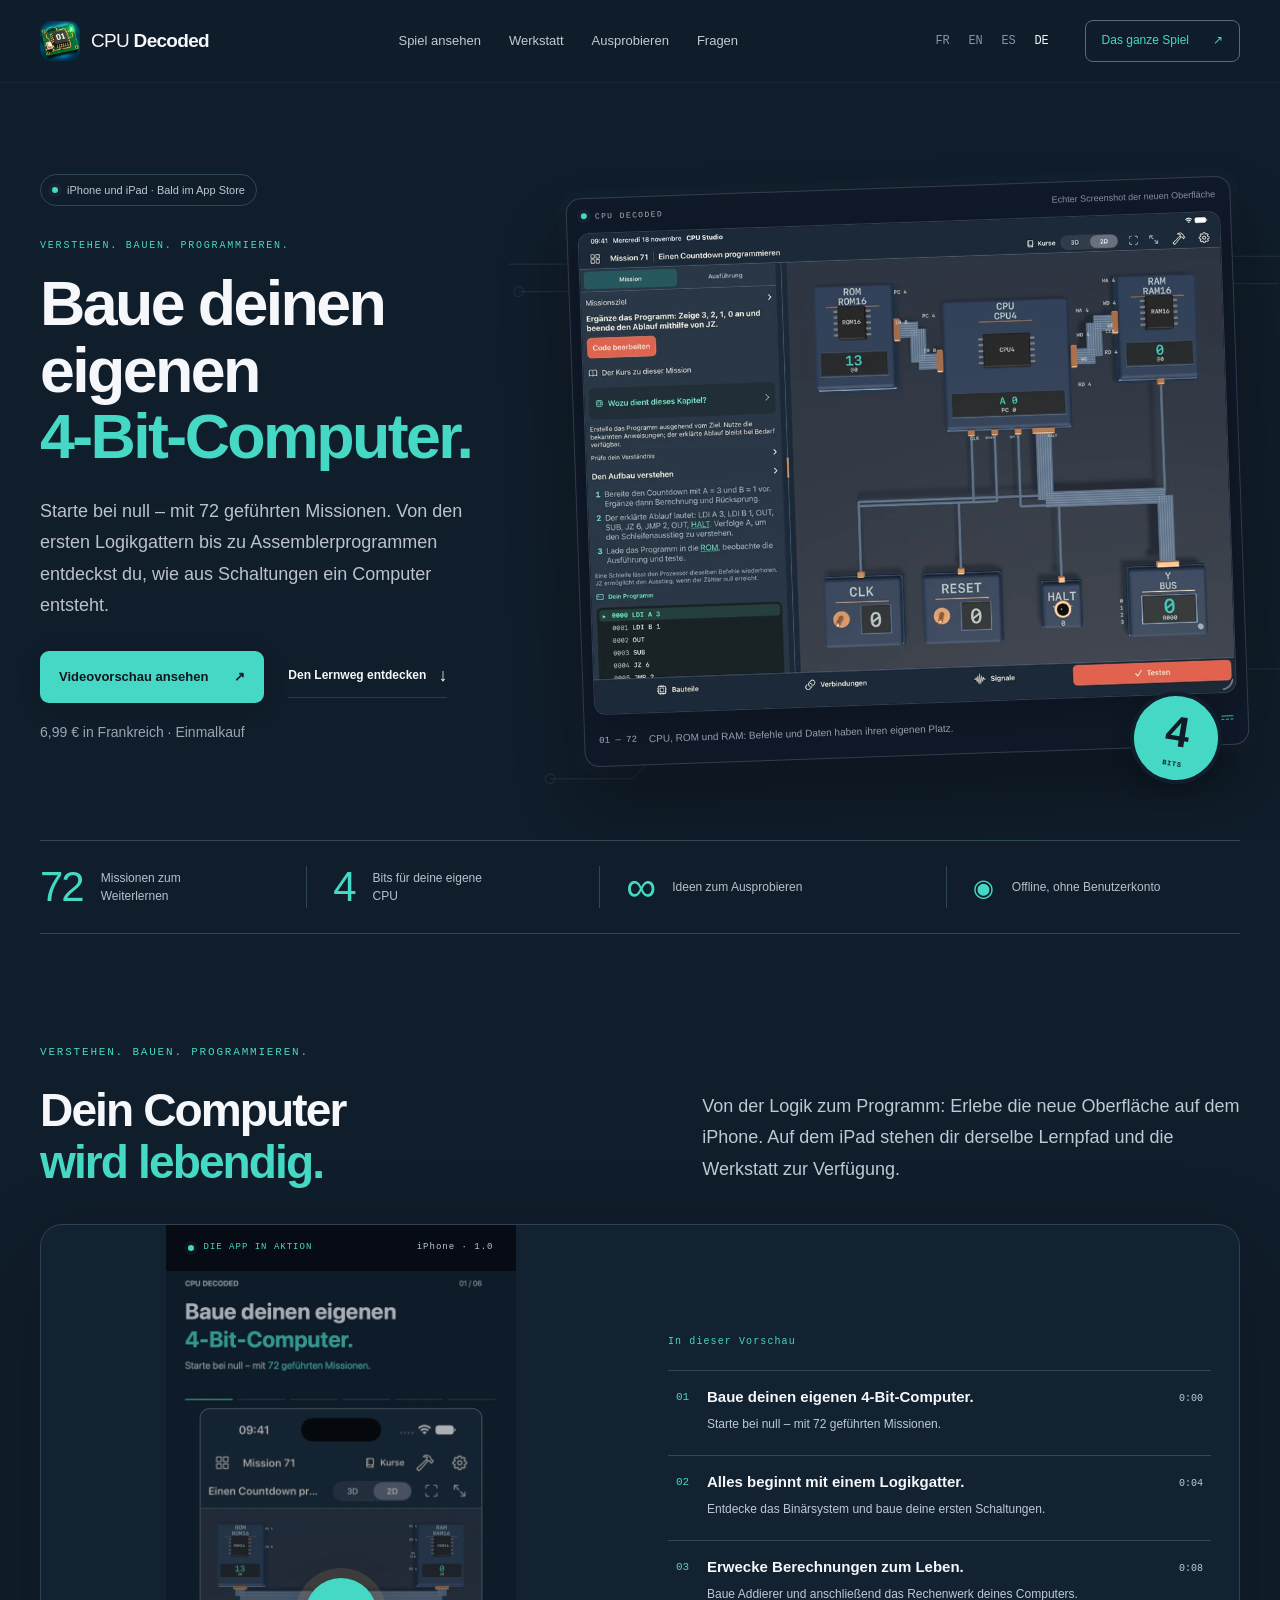
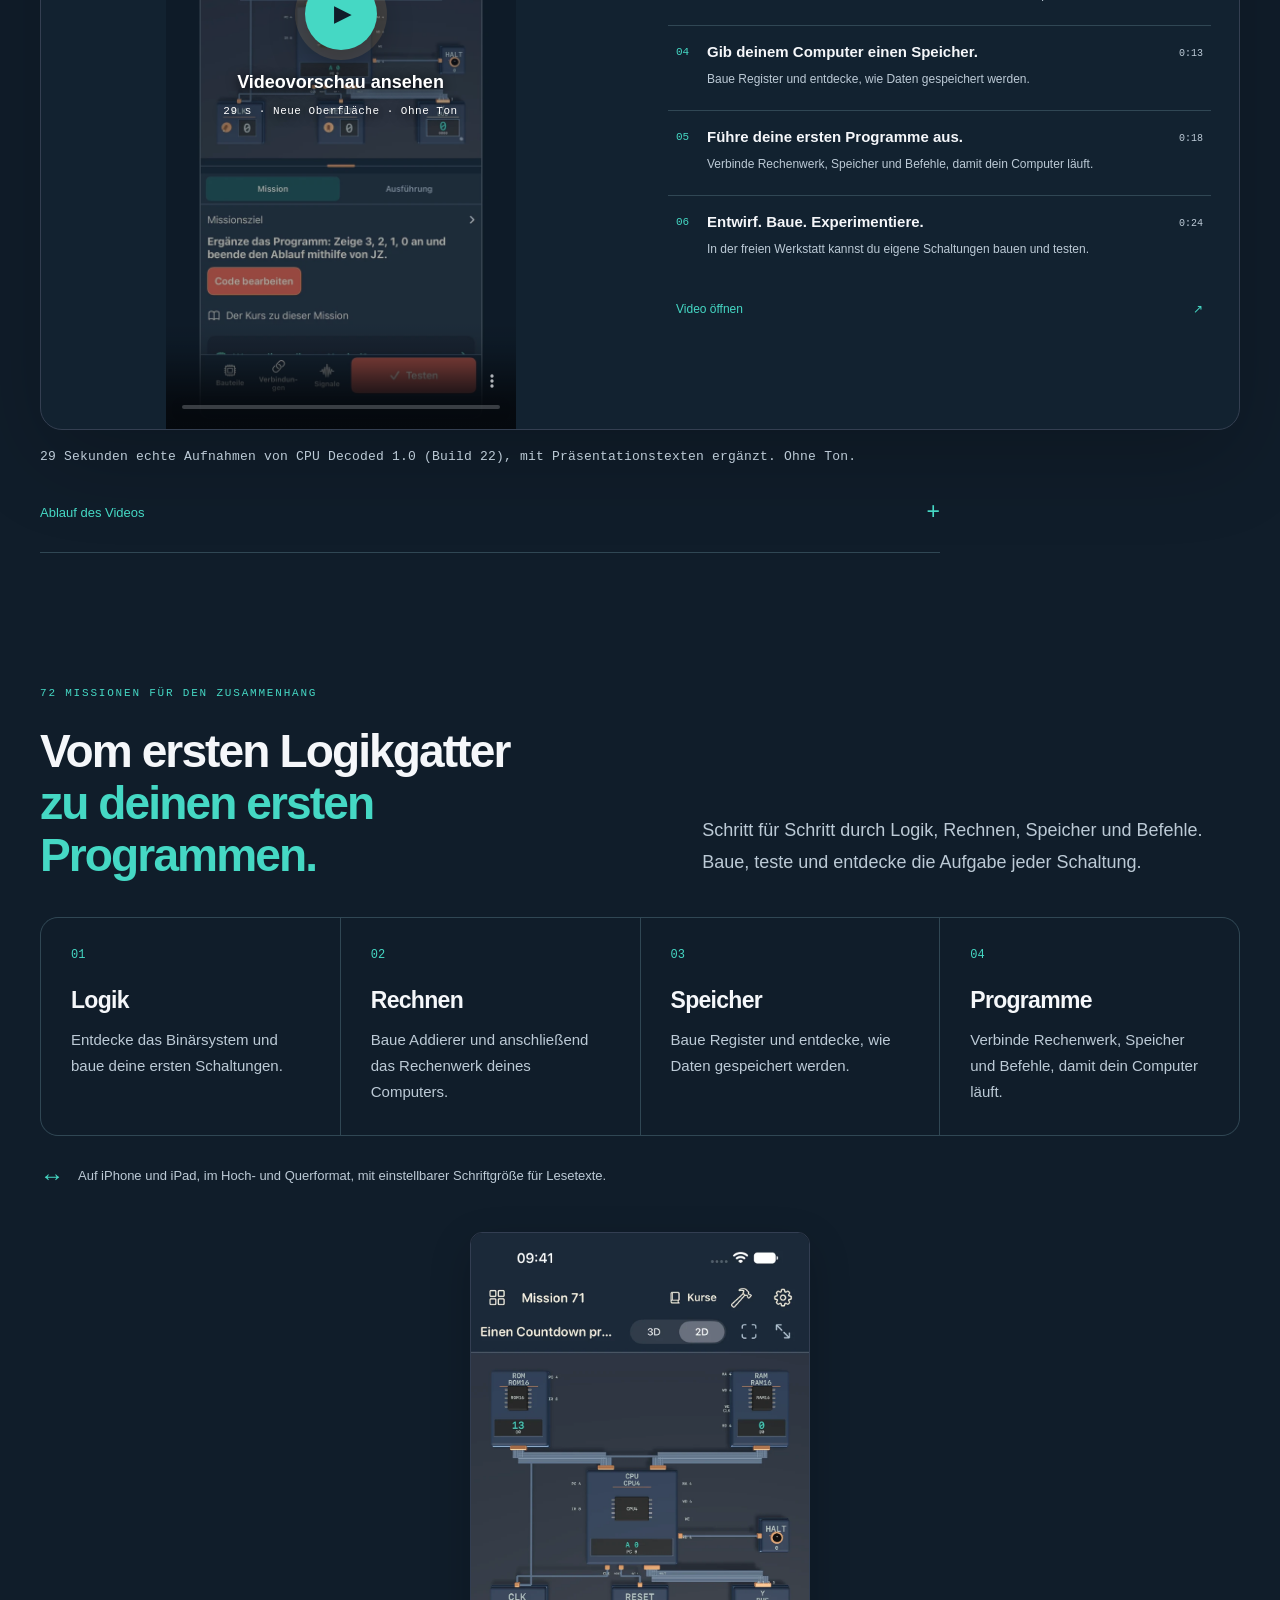
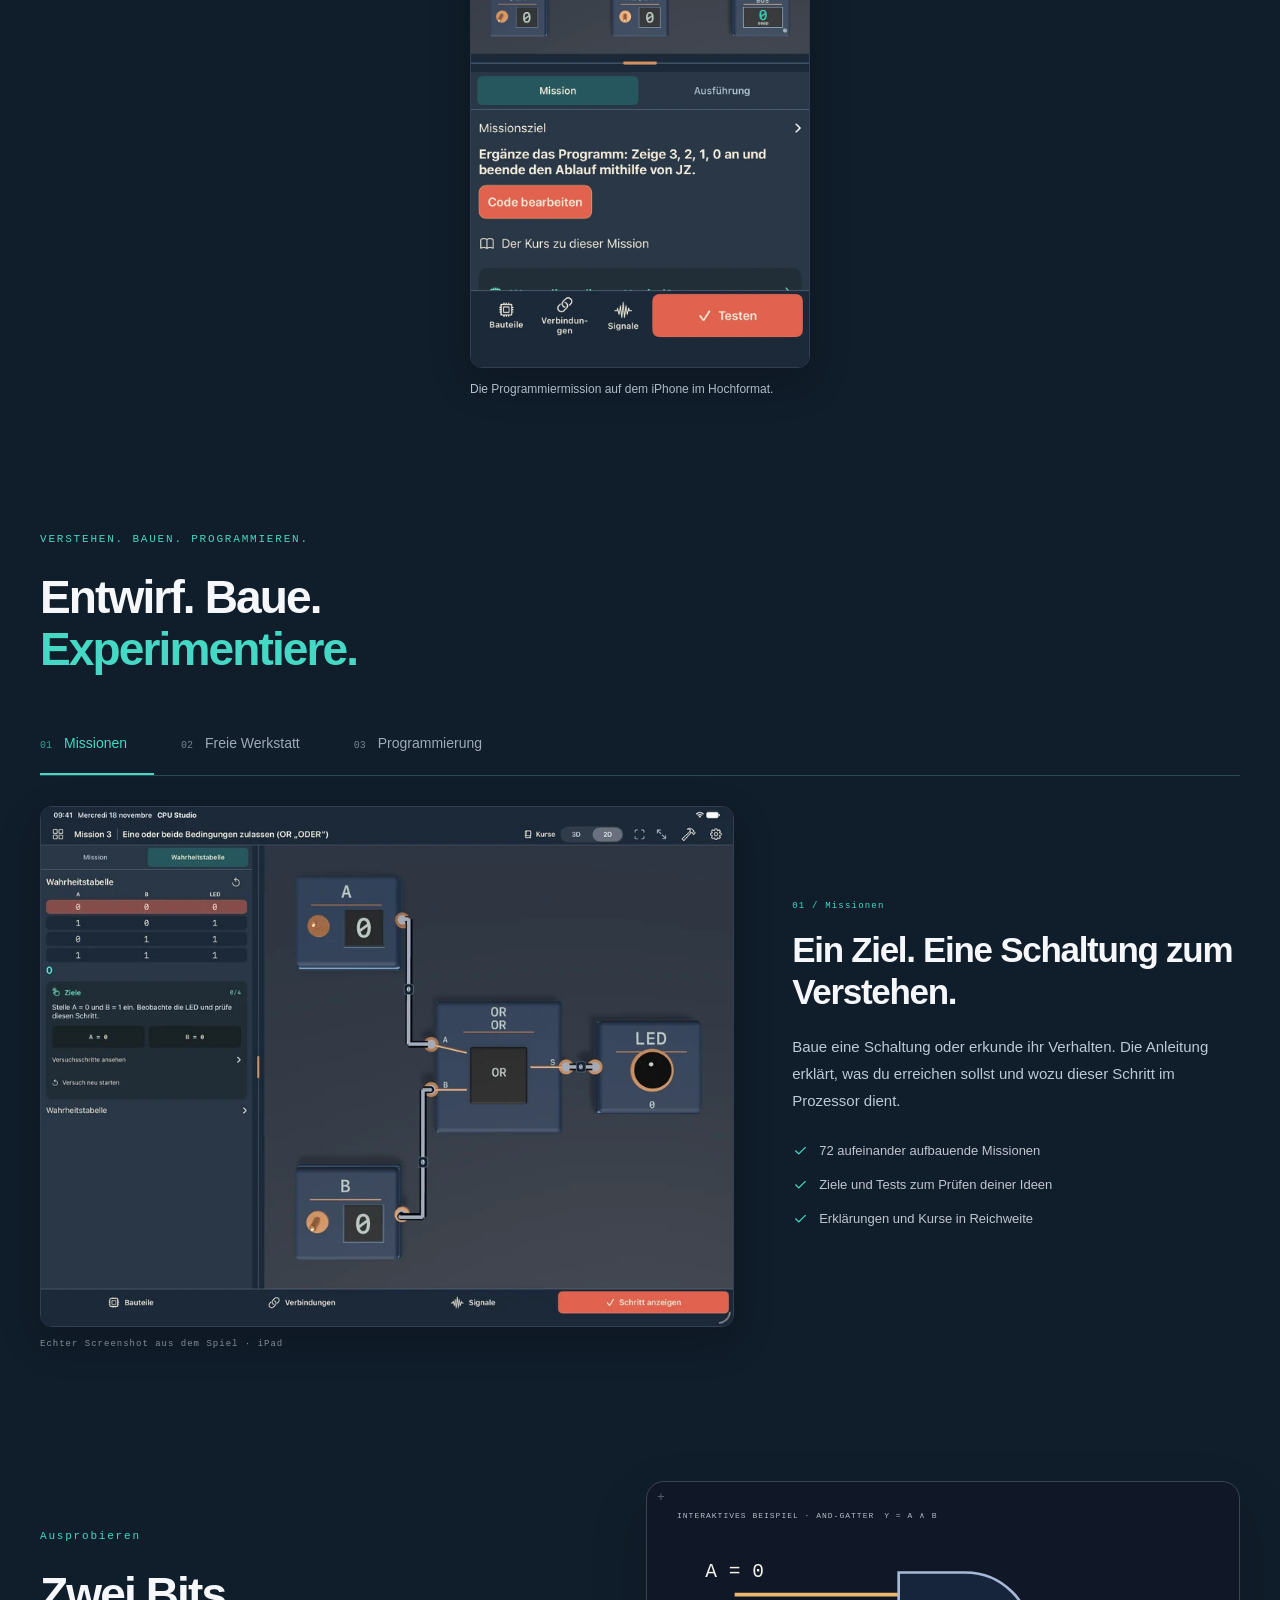
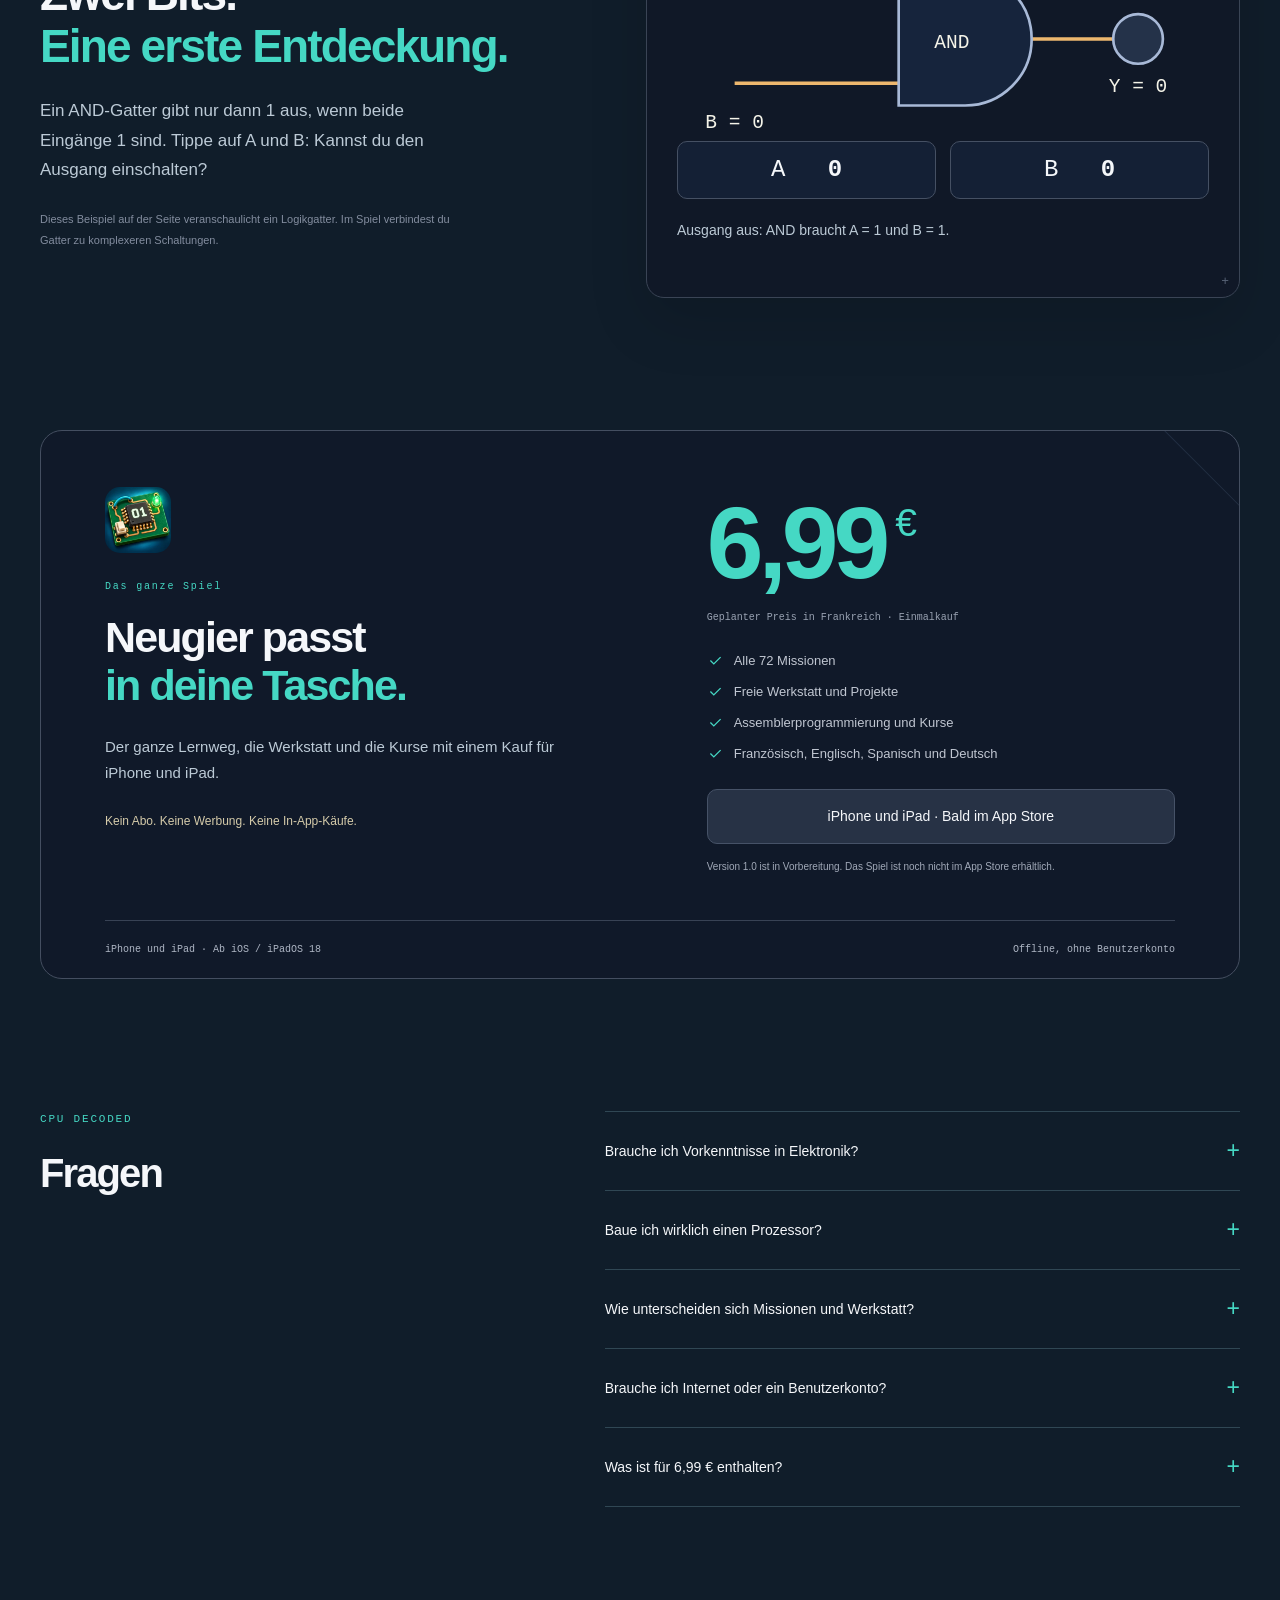
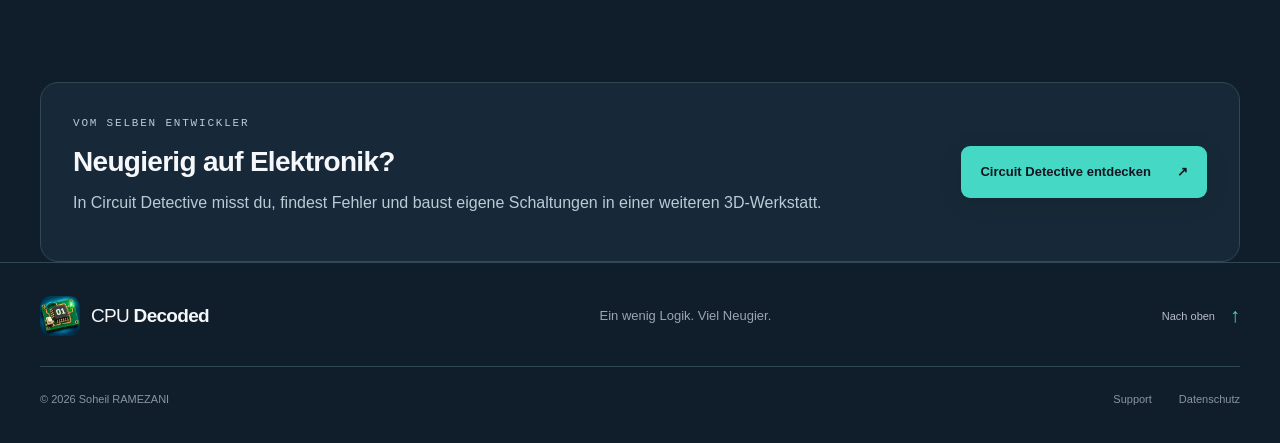
==== commit a12190c4: "Refresh public site for build 22 in four languages" ====
--- a/de/index.html
+++ b/de/index.html
@@ -1,15 +1,16 @@
-<!doctype html><html lang="de"><head><meta charset="utf-8"><meta name="viewport" content="width=device-width, initial-scale=1"><meta name="theme-color" content="#101a2c"><title>CPU Decoded — Vom ersten Bit zu deinem eigenen 4-Bit-Prozessor.</title><meta name="description" content="Baue Schaltungen. Entdecke die Aufgaben von Speicher und Takt. Schreibe dann das Programm, das deine CPU arbeiten lässt."><link rel="canonical" href="https://xerxex52.github.io/CPU-Decoded/de/"><link rel="alternate" hreflang="fr" href="https://xerxex52.github.io/CPU-Decoded/"><link rel="alternate" hreflang="en" href="https://xerxex52.github.io/CPU-Decoded/en/"><link rel="alternate" hreflang="es" href="https://xerxex52.github.io/CPU-Decoded/es/"><link rel="alternate" hreflang="de" href="https://xerxex52.github.io/CPU-Decoded/de/"><meta property="og:title" content="CPU Decoded — Vom ersten Bit zu deinem eigenen 4-Bit-Prozessor."><meta property="og:description" content="Baue Schaltungen. Entdecke die Aufgaben von Speicher und Takt. Schreibe dann das Programm, das deine CPU arbeiten lässt."><meta property="og:type" content="website"><meta property="og:url" content="https://xerxex52.github.io/CPU-Decoded/de/"><meta property="og:image" content="https://xerxex52.github.io/CPU-Decoded/assets/de-cpu-1600.webp"><meta name="twitter:card" content="summary_large_image"><link rel="icon" href="../assets/favicon.png"><link rel="stylesheet" href="../style.css?v=2"><script src="../site.js?v=2" defer></script></head>
+<!DOCTYPE html>
+<html lang="de"><head><meta charset="utf-8"/><meta content="width=device-width, initial-scale=1" name="viewport"/><meta content="#101d2a" name="theme-color"/><title>CPU Decoded — Baue deinen eigenen 4-Bit-Computer.</title><meta content="Starte bei null – mit 72 geführten Missionen. Von den ersten Logikgattern bis zu Assemblerprogrammen entdeckst du, wie aus Schaltungen ein Computer entsteht." name="description"/><link href="https://xerxex52.github.io/CPU-Decoded/de/" rel="canonical"/><link href="https://xerxex52.github.io/CPU-Decoded/" hreflang="fr" rel="alternate"/><link href="https://xerxex52.github.io/CPU-Decoded/en/" hreflang="en" rel="alternate"/><link href="https://xerxex52.github.io/CPU-Decoded/es/" hreflang="es" rel="alternate"/><link href="https://xerxex52.github.io/CPU-Decoded/de/" hreflang="de" rel="alternate"/><meta content="CPU Decoded — Baue deinen eigenen 4-Bit-Computer." property="og:title"/><meta content="Starte bei null – mit 72 geführten Missionen. Von den ersten Logikgattern bis zu Assemblerprogrammen entdeckst du, wie aus Schaltungen ein Computer entsteht." property="og:description"/><meta content="website" property="og:type"/><meta content="https://xerxex52.github.io/CPU-Decoded/de/" property="og:url"/><meta content="https://xerxex52.github.io/CPU-Decoded/assets/build22/de-cpu-1600.webp" property="og:image"/><meta content="summary_large_image" name="twitter:card"/><link href="../assets/favicon.png" rel="icon"/><link href="../style.css?v=22" rel="stylesheet"/><script defer="" src="../site.js?v=22"></script></head>
 <body id="top"><a class="skip" href="#main">Zum Inhalt</a><noscript><style>.tab-bar,.film-chapters,.bit-buttons{display:none}.showcase-panel[hidden]{display:grid!important}.showcase-panel{margin-top:40px}</style></noscript>
-<header class="site-header"><div class="nav-shell"><a class="brand" href="#top"><img src="../assets/icon.webp" width="40" height="40" alt=""><span>CPU <b>Decoded</b></span></a><nav id="navigation" aria-label="Navigation"><a href="#film">Spiel ansehen</a><a href="#atelier">Werkstatt</a><a href="#defi">Ausprobieren</a><a href="#faq">Fragen</a></nav><div class="header-actions"><div class="languages" aria-label="Languages"><a href="../index.html" lang="fr" hreflang="fr" >FR</a><a href="../en/index.html" lang="en" hreflang="en" >EN</a><a href="../es/index.html" lang="es" hreflang="es" >ES</a><a href="../de/index.html" lang="de" hreflang="de" aria-current=page>DE</a></div><a class="nav-cta" href="#inclus">Das ganze Spiel<span aria-hidden="true">↗</span></a><button class="menu-toggle" aria-label="Menü öffnen" aria-expanded="false" aria-controls="navigation"><span></span><span></span></button></div></div></header>
-<main id="main"><section class="hero section-shell"><div class="hero-copy"><div class="availability"><span></span>iPhone und iPad · Bald im App Store</div><p class="eyebrow">VERSTEHEN. BAUEN. PROGRAMMIEREN.</p><h1>Vom ersten Bit<br>zu deinem eigenen<br><em>4-Bit-Prozessor.</em></h1><p class="lead">Baue Schaltungen. Entdecke die Aufgaben von Speicher und Takt. Schreibe dann das Programm, das deine CPU arbeiten lässt.</p><div class="hero-actions"><a class="button primary" href="#film">Videovorschau ansehen<span aria-hidden="true">↗</span></a><a class="text-link" href="#parcours">Den Lernweg entdecken<span aria-hidden="true">↓</span></a></div><p class="price-note">7,99 € · Ein Kauf, das ganze Spiel.</p></div><div class="hero-visual"><svg class="hero-traces" viewBox="0 0 800 720" fill="none" aria-hidden="true"><path d="M0 145h104l48-48h356l40 40h240M10 173h104l48-48h338l40 40h245M42 670h84l54-54h306l58-58h245"/><circle cx="10" cy="173" r="5"/><circle cx="42" cy="670" r="5"/></svg><div class="device-mat"><div class="device-top"><span class="signal-dot"></span><span>CPU DECODED</span><span class="real-label">Echter Screenshot aus dem Spiel</span></div><button class="screenshot" type="button" data-lightbox="../assets/de-cpu-1600.webp" data-caption="CPU, ROM und RAM: Befehle und Daten haben ihren eigenen Platz." aria-label="Screenshot vergrößern"><img src="../assets/de-cpu-1600.webp" srcset="../assets/de-cpu-900.webp 900w, ../assets/de-cpu-1600.webp 1600w" sizes="(max-width:760px) calc(100vw - 40px), 760px" width="1600" height="1200" alt="CPU, ROM und RAM: Befehle und Daten haben ihren eigenen Platz." loading="eager" decoding="async" fetchpriority=high><span class="zoom-mark" aria-hidden="true">↗</span></button><div class="device-bottom"><span>01 — 72</span><p>CPU, ROM und RAM: Befehle und Daten haben ihren eigenen Platz.</p><span aria-hidden="true">⎓</span></div></div><div class="hero-stamp" aria-hidden="true"><span>4</span><small>BITS</small></div></div></section>
-<div class="section-shell"><div class="stat-strip"><div><strong>72</strong><span>Missionen zum Weiterlernen</span></div><div><strong>4</strong><span>Bits für deine eigene CPU</span></div><div><strong>∞</strong><span>Ideen zum Ausprobieren</span></div><div class="stat-promise"><span class="tiny-icon" aria-hidden="true">◉</span><span>Offline, ohne Benutzerkonto</span></div></div></div>
-<section class="film-section section-shell section-space" id="film"><div class="film-heading"><div><p class="eyebrow">VERSTEHEN. BAUEN. PROGRAMMIEREN.</p><h2>Ein Bit. Eine Schaltung.<br><em>Ein ganzer Prozessor.</em></h2></div><p class="section-intro">Entdecke die Werkbank, Logikschaltungen und Programmierung. Jeder Schritt zeigt, welche konkrete Aufgabe ein Baustein im Prozessor hat.</p></div><div class="film-stage"><div class="film-screen"><div class="film-topline"><span><i class="signal-dot" aria-hidden="true"></i>ANIMIERTE VORSCHAU</span><span>iPad · v1.0</span></div><div class="video-frame"><video id="gameplay" controls playsinline preload="none" poster="../assets/de-logic-1600.webp" width="1440" height="1080" aria-label="Videovorschau ansehen"><source src="../assets/de-preview.mp4?v=2" type="video/mp4"><track kind="captions" src="../assets/de-preview.vtt" srclang="de" label="DE" default><p><a href="../assets/de-preview.mp4?v=2">Video öffnen</a></p></video><button class="film-play" type="button" aria-label="Videovorschau ansehen" hidden><span class="play-disc" aria-hidden="true">▶</span><span>Videovorschau ansehen<small>30 s · Echte Screenshots · Ohne Ton</small></span></button></div></div><div class="film-chapters"><p class="eyebrow">In dieser Vorschau</p><button class="film-chapter" data-seek="0" type="button"><span class="chapter-index">01</span><span><strong>Verbinde deine ersten Schaltungen</strong><span>Schalter, Logikgatter und ein Ausgang zum Verstehen.</span></span><span class="chapter-time">0:00</span></button><button class="film-chapter" data-seek="6" type="button"><span class="chapter-index">02</span><span><strong>Entdecke deine Werkstatt</strong><span>Platziere Platinen, verbinde Kabel und speichere Projekte.</span></span><span class="chapter-time">0:06</span></button><button class="film-chapter" data-seek="12" type="button"><span class="chapter-index">03</span><span><strong>Baue einen 4-Bit-Prozessor</strong><span>CPU, Programm-ROM und Daten-RAM sind sichtbar.</span></span><span class="chapter-time">0:12</span></button><button class="film-chapter" data-seek="18" type="button"><span class="chapter-index">04</span><span><strong>Schreibe und verfolge dein Programm</strong><span>Deine Befehle verändern Register und Programmzähler.</span></span><span class="chapter-time">0:18</span></button><button class="film-chapter" data-seek="24" type="button"><span class="chapter-index">05</span><span><strong>Verstehe die Aufgabe jeder Schaltung</strong><span>Kurse verbinden deine Schaltungen mit der Arbeitsweise des Prozessors.</span></span><span class="chapter-time">0:24</span></button><a class="film-download" href="../assets/de-preview.mp4?v=2">Video öffnen<span aria-hidden="true">↗</span></a></div></div><p class="film-caption">Montage echter Screenshots aus Version 1.0, Build 2. Keine Aufzeichnung einer gespielten Partie. Ohne Ton.</p><details class="film-transcript"><summary>Ablauf der Vorschau lesen<span aria-hidden="true">+</span></summary><div><p><strong>00 s — Verbinde deine ersten Schaltungen.</strong> Schalter, Logikgatter und ein Ausgang zum Verstehen.</p><p><strong>06 s — Entdecke deine Werkstatt.</strong> Platziere Platinen, verbinde Kabel und speichere Projekte.</p><p><strong>12 s — Baue einen 4-Bit-Prozessor.</strong> CPU, Programm-ROM und Daten-RAM sind sichtbar.</p><p><strong>18 s — Schreibe und verfolge dein Programm.</strong> Deine Befehle verändern Register und Programmzähler.</p><p><strong>24 s — Verstehe die Aufgabe jeder Schaltung.</strong> Kurse verbinden deine Schaltungen mit der Arbeitsweise des Prozessors.</p></div></details></section>
-<section class="first-steps section-shell section-space" id="parcours"><div class="film-heading"><div><p class="eyebrow">72 MISSIONEN FÜR DEN ZUSAMMENHANG</p><h2>Jede Schaltung hat eine Aufgabe.<br><em>Finde heraus, welche.</em></h2></div><p class="section-intro">Du beginnst mit einem Bit und Logikgattern. Daraus entstehen Schaltungen für Berechnung, Speicher und Steuerung – bis zu einem Prozessor, den du programmieren kannst.</p></div><div class="steps-grid"><article><span class="step-number" aria-hidden="true">01</span><h3>Die Logik</h3><p>Verbinde Eingänge, kombiniere Gatter und beobachte die Ergebnisse.</p></article><article><span class="step-number" aria-hidden="true">02</span><h3>Speicher und Takt</h3><p>Verstehe, wie ein Register einen Wert hält und wann es ihn übernimmt.</p></article><article><span class="step-number" aria-hidden="true">03</span><h3>Der Prozessor</h3><p>Verfolge PC, Befehle und Daten. Schreibe deine ersten Programme.</p></article></div><p class="device-tip"><span aria-hidden="true">↔</span>Auf dem iPhone bietet das Querformat mehr Platz für die Schaltung. Auf dem iPad kannst du die große Werkbank nutzen.</p><figure class="phone-preview"><button class="screenshot" type="button" data-lightbox="../assets/de-iphone-cpu-1600.webp" data-caption="CPU Decoded auf dem iPhone im Querformat: 4-Bit-Prozessor und Missionsbereich." aria-label="Screenshot vergrößern"><img src="../assets/de-iphone-cpu-1600.webp" srcset="../assets/de-iphone-cpu-900.webp 900w, ../assets/de-iphone-cpu-1600.webp 1600w" sizes="(max-width:760px) calc(100vw - 40px), 760px" width="1600" height="736" alt="CPU Decoded auf dem iPhone im Querformat: 4-Bit-Prozessor und Missionsbereich." loading="lazy" decoding="async" ><span class="zoom-mark" aria-hidden="true">↗</span></button><figcaption>Echter Screenshot aus dem Spiel · iPhone</figcaption></figure></section>
-<section class="experience section-shell section-space" id="atelier"><div class="section-heading"><p class="eyebrow">VERSTEHEN. BAUEN. PROGRAMMIEREN.</p><h2>Deine Werkbank. Deine Ideen.</h2></div><div class="showcase"><div class="tab-bar" role="tablist" aria-label="CPU Decoded"><button id="tab-0" role="tab" aria-selected="true" aria-controls="panel-0" tabindex="0" data-tab="0"><span class="tab-number">01</span>Missionen</button><button id="tab-1" role="tab" aria-selected="false" aria-controls="panel-1" tabindex="-1" data-tab="1"><span class="tab-number">02</span>Freie Werkstatt</button><button id="tab-2" role="tab" aria-selected="false" aria-controls="panel-2" tabindex="-1" data-tab="2"><span class="tab-number">03</span>Programmierung</button></div><div class="showcase-panel" id="panel-0" role="tabpanel" aria-labelledby="tab-0" tabindex="0" ><div class="panel-photo"><button class="screenshot" type="button" data-lightbox="../assets/de-logic-1600.webp" data-caption="Verbinde deine ersten Schaltungen" aria-label="Screenshot vergrößern"><img src="../assets/de-logic-1600.webp" srcset="../assets/de-logic-900.webp 900w, ../assets/de-logic-1600.webp 1600w" sizes="(max-width:760px) calc(100vw - 40px), 760px" width="1600" height="1200" alt="Verbinde deine ersten Schaltungen" loading="lazy" decoding="async" ><span class="zoom-mark" aria-hidden="true">↗</span></button><span class="photo-meta">Echter Screenshot aus dem Spiel · iPad</span></div><div class="panel-copy"><p class="eyebrow">01 / Missionen</p><h3>Ein Ziel. Eine Schaltung zum Verstehen.</h3><p>Baue eine Schaltung oder erkunde ihr Verhalten. Die Anleitung erklärt, was du erreichen sollst und wozu dieser Schritt im Prozessor dient.</p><ul class="check-list"><li><svg viewBox="0 0 20 20" aria-hidden="true"><path d="m4 10 4 4 8-8"/></svg><span>72 aufeinander aufbauende Missionen</span></li><li><svg viewBox="0 0 20 20" aria-hidden="true"><path d="m4 10 4 4 8-8"/></svg><span>Ziele und Tests zum Prüfen deiner Ideen</span></li><li><svg viewBox="0 0 20 20" aria-hidden="true"><path d="m4 10 4 4 8-8"/></svg><span>Erklärungen und Kurse in Reichweite</span></li></ul></div></div><div class="showcase-panel" id="panel-1" role="tabpanel" aria-labelledby="tab-1" tabindex="0" hidden><div class="panel-photo"><button class="screenshot" type="button" data-lightbox="../assets/de-workshop-1600.webp" data-caption="Entdecke deine Werkstatt" aria-label="Screenshot vergrößern"><img src="../assets/de-workshop-1600.webp" srcset="../assets/de-workshop-900.webp 900w, ../assets/de-workshop-1600.webp 1600w" sizes="(max-width:760px) calc(100vw - 40px), 760px" width="1600" height="1200" alt="Entdecke deine Werkstatt" loading="lazy" decoding="async" ><span class="zoom-mark" aria-hidden="true">↗</span></button><span class="photo-meta">Echter Screenshot aus dem Spiel · iPad</span></div><div class="panel-copy"><p class="eyebrow">02 / Freie Werkstatt</p><h3>Deine Werkbank. Deine Ideen.</h3><p>Wähle Platinen, lege sie auf die Matte, verbinde sie und beobachte das Ergebnis. Verschiebe Module und speichere Projekte, um später weiterzumachen.</p><ul class="check-list"><li><svg viewBox="0 0 20 20" aria-hidden="true"><path d="m4 10 4 4 8-8"/></svg><span>Platinen platzieren, verschieben und entfernen</span></li><li><svg viewBox="0 0 20 20" aria-hidden="true"><path d="m4 10 4 4 8-8"/></svg><span>Beispiele für den Einstieg und zum Weiterlernen</span></li><li><svg viewBox="0 0 20 20" aria-hidden="true"><path d="m4 10 4 4 8-8"/></svg><span>Eigene Schaltungen und gespeicherte Projekte</span></li></ul></div></div><div class="showcase-panel" id="panel-2" role="tabpanel" aria-labelledby="tab-2" tabindex="0" hidden><div class="panel-photo"><button class="screenshot" type="button" data-lightbox="../assets/de-program-1600.webp" data-caption="Schreibe und verfolge dein Programm" aria-label="Screenshot vergrößern"><img src="../assets/de-program-1600.webp" srcset="../assets/de-program-900.webp 900w, ../assets/de-program-1600.webp 1600w" sizes="(max-width:760px) calc(100vw - 40px), 760px" width="1600" height="1200" alt="Schreibe und verfolge dein Programm" loading="lazy" decoding="async" ><span class="zoom-mark" aria-hidden="true">↗</span></button><span class="photo-meta">Echter Screenshot aus dem Spiel · iPad</span></div><div class="panel-copy"><p class="eyebrow">03 / Programmierung</p><h3>Dein Code bewirkt etwas.</h3><p>Schreibe Assemblercode und lade das Programm ins ROM. Verfolge die Ausführung: Der Programmzähler wählt den Befehl, die CPU arbeitet und das RAM hält die Daten.</p><ul class="check-list"><li><svg viewBox="0 0 20 20" aria-hidden="true"><path d="m4 10 4 4 8-8"/></svg><span>Assemblereditor und Befehlsübersicht</span></li><li><svg viewBox="0 0 20 20" aria-hidden="true"><path d="m4 10 4 4 8-8"/></svg><span>Fertiger Aufbau in den Programmiermissionen</span></li><li><svg viewBox="0 0 20 20" aria-hidden="true"><path d="m4 10 4 4 8-8"/></svg><span>Schrittweise Ausführung oder automatischer Takt</span></li></ul></div></div></div></section>
-<section class="demo-section section-shell section-space" id="defi"><div class="demo-copy"><p class="eyebrow">Ausprobieren</p><h2>Zwei Bits.<br><em>Eine erste Entdeckung.</em></h2><p class="section-intro">Ein AND-Gatter gibt nur dann 1 aus, wenn beide Eingänge 1 sind. Tippe auf A und B: Kannst du den Ausgang einschalten?</p><p class="demo-note">Dieses Beispiel auf der Seite veranschaulicht ein Logikgatter. Im Spiel verbindest du Gatter zu komplexeren Schaltungen.</p></div><div class="demo-card logic-demo"><div class="demo-card-top"><span>INTERAKTIVES BEISPIEL · AND-GATTER</span><span>Y = A ∧ B</span></div><svg viewBox="0 0 600 230" role="img" aria-label="AND"><path class="logic-trace" d="M65 65H250M65 165H250M400 115H510"/><path class="gate-body" d="M250 40h75a75 75 0 0 1 0 150h-75z"/><text x="310" y="125" text-anchor="middle">AND</text><text id="bit-a" x="65" y="45" text-anchor="middle">A = 0</text><text id="bit-b" x="65" y="215" text-anchor="middle">B = 0</text><circle id="demo-led" cx="520" cy="115" r="28"/><text id="bit-y" x="520" y="175" text-anchor="middle">Y = 0</text></svg><div class="bit-buttons"><button type="button" data-bit="a" aria-label="Bit umschalten A" aria-pressed="false">A <strong>0</strong></button><button type="button" data-bit="b" aria-label="Bit umschalten B" aria-pressed="false">B <strong>0</strong></button></div><p class="logic-feedback" aria-live="polite" aria-atomic="true">Ausgang aus: AND braucht A = 1 und B = 1.</p></div></section>
-<section class="purchase-section section-shell section-space" id="inclus"><div class="purchase-inner"><div class="purchase-copy"><img src="../assets/icon.webp" width="66" height="66" alt="" loading="lazy"><p class="eyebrow">Das ganze Spiel</p><h2>Neugier passt<br><em>in deine Tasche.</em></h2><p class="section-intro">Der ganze Lernweg, die Werkstatt und die Kurse mit einem Kauf für iPhone und iPad.</p><p class="purchase-promise">Kein Abo. Keine Werbung. Keine In-App-Käufe.</p></div><div class="purchase-offer"><div class="price"><span>7,99</span><sup>€</sup></div><p class="price-detail">Geplanter Preis in Frankreich · Einmalkauf</p><ul class="check-list"><li><svg viewBox="0 0 20 20" aria-hidden="true"><path d="m4 10 4 4 8-8"/></svg><span>Alle 72 Missionen</span></li><li><svg viewBox="0 0 20 20" aria-hidden="true"><path d="m4 10 4 4 8-8"/></svg><span>Freie Werkstatt und Projekte</span></li><li><svg viewBox="0 0 20 20" aria-hidden="true"><path d="m4 10 4 4 8-8"/></svg><span>Assemblerprogrammierung und Kurse</span></li><li><svg viewBox="0 0 20 20" aria-hidden="true"><path d="m4 10 4 4 8-8"/></svg><span>Französisch, Englisch, Spanisch und Deutsch</span></li></ul><p class="coming-soon">iPhone und iPad · Bald im App Store</p><p class="release-note">Version 1.0 ist in Vorbereitung. Das Spiel ist noch nicht im App Store erhältlich.</p></div><div class="compatibility"><span>iPhone und iPad · Ab iOS / iPadOS 18</span><span>Offline, ohne Benutzerkonto</span></div></div></section>
-<section class="faq-section section-shell section-space" id="faq"><div><p class="eyebrow">CPU DECODED</p><h2>Fragen</h2></div><div class="faq-list"><details><summary>Brauche ich Vorkenntnisse in Elektronik?<span aria-hidden="true">+</span></summary><p>Nein. Du beginnst mit Bits und Logikgattern. Die Missionen führen schrittweise Berechnungen, Register, Speicher und Befehle ein. Die Kurse helfen dir, ein Thema zu wiederholen.</p></details><details><summary>Baue ich wirklich einen Prozessor?<span aria-hidden="true">+</span></summary><p>Du baust und erkundest die Bausteine eines didaktischen 4-Bit-Prozessors und programmierst anschließend die CPU im Spiel. ROM und RAM werden getrennt dargestellt. Es ist eine Simulation zum Verstehen der Grundlagen, kein Elektronik-Bausatz.</p></details><details><summary>Wie unterscheiden sich Missionen und Werkstatt?<span aria-hidden="true">+</span></summary><p>Missionen geben ein Ziel und Tests vor. In der Werkstatt wählst du Module, baust eigene Schaltungen und speicherst Projekte.</p></details><details><summary>Brauche ich Internet oder ein Benutzerkonto?<span aria-hidden="true">+</span></summary><p>Nach dem Download funktioniert das Spiel offline und ohne Benutzerkonto. Zusätzliche Hardware ist nicht nötig. Fortschritte und Projekte bleiben lokal gespeichert und werden nicht zwischen Geräten synchronisiert.</p></details><details><summary>Was ist für 7,99 € enthalten?<span aria-hidden="true">+</span></summary><p>Alle Missionen, die Werkstatt, Kurse und Programmierung. 7,99 € ist der geplante Preis in Frankreich. Preise für andere Länder werden im App Store angezeigt.</p></details></div></section><section class="related-app section-shell"><div><p class="eyebrow">VOM SELBEN ENTWICKLER</p><h3>Neugierig auf Elektronik?</h3><p>In Circuit Detective misst du, findest Fehler und baust eigene Schaltungen in einer weiteren 3D-Werkstatt.</p></div><a class="button primary" href="https://xerxex52.github.io/Circuit-Detective/">Circuit Detective entdecken<span aria-hidden="true">↗</span></a></section></main>
-<footer class="section-shell"><div class="footer-top"><a class="brand" href="#top"><img src="../assets/icon.webp" width="40" height="40" alt=""><span>CPU <b>Decoded</b></span></a><p>Ein wenig Logik. Viel Neugier.</p><a class="back-top" href="#top">Nach oben<span aria-hidden="true">↑</span></a></div><div class="footer-bottom"><span>© 2026 Soheil RAMEZANI</span><div><a href="../support.html#de">Support</a><a href="../privacy.html#de">Datenschutz</a></div></div></footer><noscript><main class="document-shell"><section id="fr" lang="fr"><h2>Politique de confidentialité</h2><small>Mise à jour : 10 octobre 2026 · Version 1.0</small>
+<header class="site-header"><div class="nav-shell"><a class="brand" href="#top"><img alt="" height="40" src="../assets/icon.webp" width="40"/><span>CPU <b>Decoded</b></span></a><nav aria-label="Navigation" id="navigation"><a href="#film">Spiel ansehen</a><a href="#atelier">Werkstatt</a><a href="#defi">Ausprobieren</a><a href="#faq">Fragen</a></nav><div class="header-actions"><div aria-label="Languages" class="languages"><a href="../index.html" hreflang="fr" lang="fr">FR</a><a href="../en/index.html" hreflang="en" lang="en">EN</a><a href="../es/index.html" hreflang="es" lang="es">ES</a><a aria-current="page" href="../de/index.html" hreflang="de" lang="de">DE</a></div><a class="nav-cta" href="#inclus">Das ganze Spiel<span aria-hidden="true">↗</span></a><button aria-controls="navigation" aria-expanded="false" aria-label="Menü öffnen" class="menu-toggle"><span></span><span></span></button></div></div></header>
+<main id="main"><section class="hero section-shell"><div class="hero-copy"><div class="availability"><span></span>iPhone und iPad · Bald im App Store</div><p class="eyebrow">VERSTEHEN. BAUEN. PROGRAMMIEREN.</p><h1>Baue deinen eigenen<br/><em>4-Bit-Computer.</em></h1><p class="lead">Starte bei null – mit 72 geführten Missionen. Von den ersten Logikgattern bis zu Assemblerprogrammen entdeckst du, wie aus Schaltungen ein Computer entsteht.</p><div class="hero-actions"><a class="button primary" href="#film">Videovorschau ansehen<span aria-hidden="true">↗</span></a><a class="text-link" href="#parcours">Den Lernweg entdecken<span aria-hidden="true">↓</span></a></div><p class="price-note">6,99 € in Frankreich · Einmalkauf</p></div><div class="hero-visual"><svg aria-hidden="true" class="hero-traces" fill="none" viewbox="0 0 800 720"><path d="M0 145h104l48-48h356l40 40h240M10 173h104l48-48h338l40 40h245M42 670h84l54-54h306l58-58h245"></path><circle cx="10" cy="173" r="5"></circle><circle cx="42" cy="670" r="5"></circle></svg><div class="device-mat"><div class="device-top"><span class="signal-dot"></span><span>CPU DECODED</span><span class="real-label">Echter Screenshot der neuen Oberfläche</span></div><button aria-label="Screenshot vergrößern" class="screenshot" data-caption="CPU, ROM und RAM: Befehle und Daten haben ihren eigenen Platz." data-lightbox="../assets/build22/de-cpu-1600.webp" type="button"><img alt="CPU, ROM und RAM: Befehle und Daten haben ihren eigenen Platz." decoding="async" fetchpriority="high" height="1200" loading="eager" sizes="(max-width:760px) calc(100vw - 40px), 760px" src="../assets/build22/de-cpu-1600.webp" srcset="../assets/build22/de-cpu-900.webp 900w, ../assets/build22/de-cpu-1600.webp 1600w" width="1600"/><span aria-hidden="true" class="zoom-mark">↗</span></button><div class="device-bottom"><span>01 — 72</span><p>CPU, ROM und RAM: Befehle und Daten haben ihren eigenen Platz.</p><span aria-hidden="true">⎓</span></div></div><div aria-hidden="true" class="hero-stamp"><span>4</span><small>BITS</small></div></div></section>
+<div class="section-shell"><div class="stat-strip"><div><strong>72</strong><span>Missionen zum Weiterlernen</span></div><div><strong>4</strong><span>Bits für deine eigene CPU</span></div><div><strong>∞</strong><span>Ideen zum Ausprobieren</span></div><div class="stat-promise"><span aria-hidden="true" class="tiny-icon">◉</span><span>Offline, ohne Benutzerkonto</span></div></div></div>
+<section class="film-section section-shell section-space" id="film"><div class="film-heading"><div><p class="eyebrow">VERSTEHEN. BAUEN. PROGRAMMIEREN.</p><h2>Dein Computer<br/><em>wird lebendig.</em></h2></div><p class="section-intro">Von der Logik zum Programm: Erlebe die neue Oberfläche auf dem iPhone. Auf dem iPad stehen dir derselbe Lernpfad und die Werkstatt zur Verfügung.</p></div><div class="film-stage"><div class="film-screen"><div class="film-topline"><span><i aria-hidden="true" class="signal-dot"></i>DIE APP IN AKTION</span><span>iPhone · 1.0</span></div><div class="video-frame"><video aria-label="Videovorschau ansehen" controls="" height="1560" id="gameplay" playsinline="" poster="../assets/build22/de-poster.webp" preload="none" width="720"><source src="../assets/build22/de-preview.mp4" type="video/mp4"/><track default="" kind="captions" label="DE" src="../assets/build22/de-preview.vtt" srclang="de"/><p><a href="../assets/build22/de-preview.mp4">Video öffnen</a></p></video><button aria-label="Videovorschau ansehen" class="film-play" hidden="" type="button"><span aria-hidden="true" class="play-disc">▶</span><span>Videovorschau ansehen<small>29 s · Neue Oberfläche · Ohne Ton</small></span></button></div></div><div class="film-chapters"><p class="eyebrow">In dieser Vorschau</p><button class="film-chapter" data-seek="0" type="button"><span class="chapter-index">01</span><span><strong>Baue deinen eigenen 4-Bit-Computer.</strong><span>Starte bei null – mit 72 geführten Missionen.</span></span><span class="chapter-time">0:00</span></button><button class="film-chapter" data-seek="4" type="button"><span class="chapter-index">02</span><span><strong>Alles beginnt mit einem Logikgatter.</strong><span>Entdecke das Binärsystem und baue deine ersten Schaltungen.</span></span><span class="chapter-time">0:04</span></button><button class="film-chapter" data-seek="8" type="button"><span class="chapter-index">03</span><span><strong>Erwecke Berechnungen zum Leben.</strong><span>Baue Addierer und anschließend das Rechenwerk deines Computers.</span></span><span class="chapter-time">0:08</span></button><button class="film-chapter" data-seek="13" type="button"><span class="chapter-index">04</span><span><strong>Gib deinem Computer einen Speicher.</strong><span>Baue Register und entdecke, wie Daten gespeichert werden.</span></span><span class="chapter-time">0:13</span></button><button class="film-chapter" data-seek="18" type="button"><span class="chapter-index">05</span><span><strong>Führe deine ersten Programme aus.</strong><span>Verbinde Rechenwerk, Speicher und Befehle, damit dein Computer läuft.</span></span><span class="chapter-time">0:18</span></button><button class="film-chapter" data-seek="24" type="button"><span class="chapter-index">06</span><span><strong>Entwirf. Baue. Experimentiere.</strong><span>In der freien Werkstatt kannst du eigene Schaltungen bauen und testen.</span></span><span class="chapter-time">0:24</span></button><a class="film-download" href="../assets/build22/de-preview.mp4">Video öffnen<span aria-hidden="true">↗</span></a></div></div><p class="film-caption">29 Sekunden echte Aufnahmen von CPU Decoded 1.0 (Build 22), mit Präsentationstexten ergänzt. Ohne Ton.</p><details class="film-transcript"><summary>Ablauf des Videos<span aria-hidden="true">+</span></summary><div><p><strong>0:00 — Baue deinen eigenen 4-Bit-Computer.</strong> Starte bei null – mit 72 geführten Missionen.</p><p><strong>0:04 — Alles beginnt mit einem Logikgatter.</strong> Entdecke das Binärsystem und baue deine ersten Schaltungen.</p><p><strong>0:08 — Erwecke Berechnungen zum Leben.</strong> Baue Addierer und anschließend das Rechenwerk deines Computers.</p><p><strong>0:13 — Gib deinem Computer einen Speicher.</strong> Baue Register und entdecke, wie Daten gespeichert werden.</p><p><strong>0:18 — Führe deine ersten Programme aus.</strong> Verbinde Rechenwerk, Speicher und Befehle, damit dein Computer läuft.</p><p><strong>0:24 — Entwirf. Baue. Experimentiere.</strong> In der freien Werkstatt kannst du eigene Schaltungen bauen und testen.</p></div></details></section>
+<section class="first-steps section-shell section-space" id="parcours"><div class="film-heading"><div><p class="eyebrow">72 MISSIONEN FÜR DEN ZUSAMMENHANG</p><h2>Vom ersten Logikgatter<br/><em>zu deinen ersten Programmen.</em></h2></div><p class="section-intro">Schritt für Schritt durch Logik, Rechnen, Speicher und Befehle. Baue, teste und entdecke die Aufgabe jeder Schaltung.</p></div><div class="steps-grid"><article><span aria-hidden="true" class="step-number">01</span><h3>Logik</h3><p>Entdecke das Binärsystem und baue deine ersten Schaltungen.</p></article><article><span aria-hidden="true" class="step-number">02</span><h3>Rechnen</h3><p>Baue Addierer und anschließend das Rechenwerk deines Computers.</p></article><article><span aria-hidden="true" class="step-number">03</span><h3>Speicher</h3><p>Baue Register und entdecke, wie Daten gespeichert werden.</p></article><article><span aria-hidden="true" class="step-number">04</span><h3>Programme</h3><p>Verbinde Rechenwerk, Speicher und Befehle, damit dein Computer läuft.</p></article></div><p class="device-tip"><span aria-hidden="true">↔</span>Auf iPhone und iPad, im Hoch- und Querformat, mit einstellbarer Schriftgröße für Lesetexte.</p><figure class="phone-preview"><button aria-label="Screenshot vergrößern" class="screenshot" data-caption="Die Programmiermission auf dem iPhone im Hochformat." data-lightbox="../assets/build22/de-iphone-cpu-1600.webp" type="button"><img alt="Die Programmiermission auf dem iPhone im Hochformat." decoding="async" height="3476" loading="lazy" sizes="(max-width:760px) calc(100vw - 40px), 760px" src="../assets/build22/de-iphone-cpu-1600.webp" srcset="../assets/build22/de-iphone-cpu-900.webp 900w, ../assets/build22/de-iphone-cpu-1600.webp 1600w" width="1600"/><span aria-hidden="true" class="zoom-mark">↗</span></button><figcaption>Die Programmiermission auf dem iPhone im Hochformat.</figcaption></figure></section>
+<section class="experience section-shell section-space" id="atelier"><div class="section-heading"><p class="eyebrow">VERSTEHEN. BAUEN. PROGRAMMIEREN.</p><h2>Entwirf. Baue.<br/><em>Experimentiere.</em></h2></div><div class="showcase"><div aria-label="CPU Decoded" class="tab-bar" role="tablist"><button aria-controls="panel-0" aria-selected="true" data-tab="0" id="tab-0" role="tab" tabindex="0"><span class="tab-number">01</span>Missionen</button><button aria-controls="panel-1" aria-selected="false" data-tab="1" id="tab-1" role="tab" tabindex="-1"><span class="tab-number">02</span>Freie Werkstatt</button><button aria-controls="panel-2" aria-selected="false" data-tab="2" id="tab-2" role="tab" tabindex="-1"><span class="tab-number">03</span>Programmierung</button></div><div aria-labelledby="tab-0" class="showcase-panel" id="panel-0" role="tabpanel" tabindex="0"><div class="panel-photo"><button aria-label="Screenshot vergrößern" class="screenshot" data-caption="Verbinde deine ersten Schaltungen" data-lightbox="../assets/build22/de-logic-1600.webp" type="button"><img alt="Verbinde deine ersten Schaltungen" decoding="async" height="1200" loading="lazy" sizes="(max-width:760px) calc(100vw - 40px), 760px" src="../assets/build22/de-logic-1600.webp" srcset="../assets/build22/de-logic-900.webp 900w, ../assets/build22/de-logic-1600.webp 1600w" width="1600"/><span aria-hidden="true" class="zoom-mark">↗</span></button><span class="photo-meta">Echter Screenshot aus dem Spiel · iPad</span></div><div class="panel-copy"><p class="eyebrow">01 / Missionen</p><h3>Ein Ziel. Eine Schaltung zum Verstehen.</h3><p>Baue eine Schaltung oder erkunde ihr Verhalten. Die Anleitung erklärt, was du erreichen sollst und wozu dieser Schritt im Prozessor dient.</p><ul class="check-list"><li><svg aria-hidden="true" viewbox="0 0 20 20"><path d="m4 10 4 4 8-8"></path></svg><span>72 aufeinander aufbauende Missionen</span></li><li><svg aria-hidden="true" viewbox="0 0 20 20"><path d="m4 10 4 4 8-8"></path></svg><span>Ziele und Tests zum Prüfen deiner Ideen</span></li><li><svg aria-hidden="true" viewbox="0 0 20 20"><path d="m4 10 4 4 8-8"></path></svg><span>Erklärungen und Kurse in Reichweite</span></li></ul></div></div><div aria-labelledby="tab-1" class="showcase-panel" hidden="" id="panel-1" role="tabpanel" tabindex="0"><div class="panel-photo"><button aria-label="Screenshot vergrößern" class="screenshot" data-caption="Entdecke deine Werkstatt" data-lightbox="../assets/build22/de-workshop-1600.webp" type="button"><img alt="Entdecke deine Werkstatt" decoding="async" height="1200" loading="lazy" sizes="(max-width:760px) calc(100vw - 40px), 760px" src="../assets/build22/de-workshop-1600.webp" srcset="../assets/build22/de-workshop-900.webp 900w, ../assets/build22/de-workshop-1600.webp 1600w" width="1600"/><span aria-hidden="true" class="zoom-mark">↗</span></button><span class="photo-meta">Echter Screenshot aus dem Spiel · iPad</span></div><div class="panel-copy"><p class="eyebrow">02 / Freie Werkstatt</p><h3>Deine Werkbank. Deine Ideen.</h3><p>In der freien Werkstatt kannst du eigene Schaltungen bauen und testen. Wähle Module, verbinde sie und speichere deine Projekte. Sieben Beispiele stehen von Anfang an bereit, darunter ein Computer, der rückwärts zählt, und ein Programm, das den RAM nutzt.</p><ul class="check-list"><li><svg aria-hidden="true" viewbox="0 0 20 20"><path d="m4 10 4 4 8-8"></path></svg><span>Platinen platzieren, verschieben und entfernen</span></li><li><svg aria-hidden="true" viewbox="0 0 20 20"><path d="m4 10 4 4 8-8"></path></svg><span>Beispiele für den Einstieg und zum Weiterlernen</span></li><li><svg aria-hidden="true" viewbox="0 0 20 20"><path d="m4 10 4 4 8-8"></path></svg><span>Eigene Schaltungen und gespeicherte Projekte</span></li></ul></div></div><div aria-labelledby="tab-2" class="showcase-panel" hidden="" id="panel-2" role="tabpanel" tabindex="0"><div class="panel-photo"><button aria-label="Screenshot vergrößern" class="screenshot" data-caption="Schreibe und verfolge dein Programm" data-lightbox="../assets/build22/de-program-1600.webp" type="button"><img alt="Schreibe und verfolge dein Programm" decoding="async" height="1200" loading="lazy" sizes="(max-width:760px) calc(100vw - 40px), 760px" src="../assets/build22/de-program-1600.webp" srcset="../assets/build22/de-program-900.webp 900w, ../assets/build22/de-program-1600.webp 1600w" width="1600"/><span aria-hidden="true" class="zoom-mark">↗</span></button><span class="photo-meta">Echter Screenshot aus dem Spiel · iPad</span></div><div class="panel-copy"><p class="eyebrow">03 / Programmierung</p><h3>Dein Code bewirkt etwas.</h3><p>Schreibe Assemblercode und lade das Programm ins ROM. Verfolge die Ausführung: Der Programmzähler wählt den Befehl, die CPU arbeitet und das RAM hält die Daten.</p><ul class="check-list"><li><svg aria-hidden="true" viewbox="0 0 20 20"><path d="m4 10 4 4 8-8"></path></svg><span>Assemblereditor und Befehlsübersicht</span></li><li><svg aria-hidden="true" viewbox="0 0 20 20"><path d="m4 10 4 4 8-8"></path></svg><span>Fertiger Aufbau in den Programmiermissionen</span></li><li><svg aria-hidden="true" viewbox="0 0 20 20"><path d="m4 10 4 4 8-8"></path></svg><span>Schrittweise Ausführung oder automatischer Takt</span></li></ul></div></div></div></section>
+<section class="demo-section section-shell section-space" id="defi"><div class="demo-copy"><p class="eyebrow">Ausprobieren</p><h2>Zwei Bits.<br/><em>Eine erste Entdeckung.</em></h2><p class="section-intro">Ein AND-Gatter gibt nur dann 1 aus, wenn beide Eingänge 1 sind. Tippe auf A und B: Kannst du den Ausgang einschalten?</p><p class="demo-note">Dieses Beispiel auf der Seite veranschaulicht ein Logikgatter. Im Spiel verbindest du Gatter zu komplexeren Schaltungen.</p></div><div class="demo-card logic-demo"><div class="demo-card-top"><span>INTERAKTIVES BEISPIEL · AND-GATTER</span><span>Y = A ∧ B</span></div><svg aria-label="AND" role="img" viewbox="0 0 600 230"><path class="logic-trace" d="M65 65H250M65 165H250M400 115H510"></path><path class="gate-body" d="M250 40h75a75 75 0 0 1 0 150h-75z"></path><text text-anchor="middle" x="310" y="125">AND</text><text id="bit-a" text-anchor="middle" x="65" y="45">A = 0</text><text id="bit-b" text-anchor="middle" x="65" y="215">B = 0</text><circle cx="520" cy="115" id="demo-led" r="28"></circle><text id="bit-y" text-anchor="middle" x="520" y="175">Y = 0</text></svg><div class="bit-buttons"><button aria-label="Bit umschalten A" aria-pressed="false" data-bit="a" type="button">A <strong>0</strong></button><button aria-label="Bit umschalten B" aria-pressed="false" data-bit="b" type="button">B <strong>0</strong></button></div><p aria-atomic="true" aria-live="polite" class="logic-feedback">Ausgang aus: AND braucht A = 1 und B = 1.</p></div></section>
+<section class="purchase-section section-shell section-space" id="inclus"><div class="purchase-inner"><div class="purchase-copy"><img alt="" height="66" loading="lazy" src="../assets/icon.webp" width="66"/><p class="eyebrow">Das ganze Spiel</p><h2>Neugier passt<br/><em>in deine Tasche.</em></h2><p class="section-intro">Der ganze Lernweg, die Werkstatt und die Kurse mit einem Kauf für iPhone und iPad.</p><p class="purchase-promise">Kein Abo. Keine Werbung. Keine In-App-Käufe.</p></div><div class="purchase-offer"><div class="price"><span>6,99</span><sup>€</sup></div><p class="price-detail">Geplanter Preis in Frankreich · Einmalkauf</p><ul class="check-list"><li><svg aria-hidden="true" viewbox="0 0 20 20"><path d="m4 10 4 4 8-8"></path></svg><span>Alle 72 Missionen</span></li><li><svg aria-hidden="true" viewbox="0 0 20 20"><path d="m4 10 4 4 8-8"></path></svg><span>Freie Werkstatt und Projekte</span></li><li><svg aria-hidden="true" viewbox="0 0 20 20"><path d="m4 10 4 4 8-8"></path></svg><span>Assemblerprogrammierung und Kurse</span></li><li><svg aria-hidden="true" viewbox="0 0 20 20"><path d="m4 10 4 4 8-8"></path></svg><span>Französisch, Englisch, Spanisch und Deutsch</span></li></ul><p class="coming-soon">iPhone und iPad · Bald im App Store</p><p class="release-note">Version 1.0 ist in Vorbereitung. Das Spiel ist noch nicht im App Store erhältlich.</p></div><div class="compatibility"><span>iPhone und iPad · Ab iOS / iPadOS 18</span><span>Offline, ohne Benutzerkonto</span></div></div></section>
+<section class="faq-section section-shell section-space" id="faq"><div><p class="eyebrow">CPU DECODED</p><h2>Fragen</h2></div><div class="faq-list"><details><summary>Brauche ich Vorkenntnisse in Elektronik?<span aria-hidden="true">+</span></summary><p>Nein. Du beginnst mit Bits und Logikgattern. Die Missionen führen schrittweise Berechnungen, Register, Speicher und Befehle ein. Die Kurse helfen dir, ein Thema zu wiederholen.</p></details><details><summary>Baue ich wirklich einen Prozessor?<span aria-hidden="true">+</span></summary><p>Du baust und erkundest die Bausteine eines didaktischen 4-Bit-Prozessors und programmierst anschließend die CPU im Spiel. ROM und RAM werden getrennt dargestellt. Es ist eine Simulation zum Verstehen der Grundlagen, kein Elektronik-Bausatz.</p></details><details><summary>Wie unterscheiden sich Missionen und Werkstatt?<span aria-hidden="true">+</span></summary><p>Missionen geben ein Ziel und Tests vor. In der Werkstatt wählst du Module, baust eigene Schaltungen und speicherst Projekte.</p></details><details><summary>Brauche ich Internet oder ein Benutzerkonto?<span aria-hidden="true">+</span></summary><p>Nach dem Download funktioniert das Spiel offline und ohne Benutzerkonto. Zusätzliche Hardware ist nicht nötig. Fortschritte und Projekte bleiben lokal gespeichert und werden nicht zwischen Geräten synchronisiert.</p></details><details><summary>Was ist für 6,99 € enthalten?<span aria-hidden="true">+</span></summary><p>Alle Missionen, die Werkstatt, Kurse und Programmierung. 6,99 € ist der geplante Preis in Frankreich. Preise für andere Länder werden im App Store angezeigt.</p></details></div></section><section class="related-app section-shell"><div><p class="eyebrow">VOM SELBEN ENTWICKLER</p><h3>Neugierig auf Elektronik?</h3><p>In Circuit Detective misst du, findest Fehler und baust eigene Schaltungen in einer weiteren 3D-Werkstatt.</p></div><a class="button primary" href="https://xerxex52.github.io/Circuit-Detective/">Circuit Detective entdecken<span aria-hidden="true">↗</span></a></section></main>
+<footer class="section-shell"><div class="footer-top"><a class="brand" href="#top"><img alt="" height="40" src="../assets/icon.webp" width="40"/><span>CPU <b>Decoded</b></span></a><p>Ein wenig Logik. Viel Neugier.</p><a class="back-top" href="#top">Nach oben<span aria-hidden="true">↑</span></a></div><div class="footer-bottom"><span>© 2026 Soheil RAMEZANI</span><div><a href="../support.html#de">Support</a><a href="../privacy.html#de">Datenschutz</a></div></div></footer><noscript><main class="document-shell"><section id="fr" lang="fr"><h2>Politique de confidentialité</h2><small>Mise à jour : 10 octobre 2026 · Version 1.0</small>
 <p>CPU Decoded est une application éducative pour comprendre et construire des circuits numériques et un processeur. Le jeu fonctionne hors ligne, sans compte, publicité ni outil d’analyse d’utilisation.</p>
 <h3>Données de l’application</h3><p>Le développeur ne collecte aucune donnée personnelle par l’intermédiaire de l’application. Vos circuits, programmes assembleur, noms de projets, progression et réglages sont enregistrés localement pour retrouver votre travail. L’application ne les transmet pas au développeur ni à des tiers.</p>
 <h3>Vos données restent sous votre contrôle</h3><p>Vous pouvez supprimer vos projets dans Atelier → Projets. Supprimer l’application retire ses données locales de l’appareil. Les éventuelles sauvegardes réalisées par iOS ou iPadOS dépendent de vos réglages Apple et se gèrent séparément ; CPU Decoded n’exploite pas de service de synchronisation.</p>
@@ -26,4 +27,4 @@
 <h3>Daten der App</h3><p>Der Entwickler erhebt über die App keine personenbezogenen Daten. Deine Schaltungen, Assemblerprogramme, Projektnamen, Fortschritte und Einstellungen werden lokal gespeichert, damit du deine Arbeit fortsetzen kannst. Die App übermittelt diese Daten weder an den Entwickler noch an Dritte.</p>
 <h3>Du bestimmst über deine Daten</h3><p>Du kannst Projekte unter Werkstatt → Projekte löschen. Wenn du die App löschst, werden ihre lokalen Daten vom Gerät entfernt. Mögliche Sicherungen durch iOS oder iPadOS hängen von deinen Apple-Einstellungen ab und werden getrennt verwaltet; CPU Decoded betreibt keinen Synchronisierungsdienst.</p>
 <h3>Diese Seite und Kontakt</h3><p>Diese Seite wird auf GitHub Pages gehostet. Für ihren Aufruf und für Nachrichten über GitHub gilt die <a href="https://docs.github.com/en/site-policy/privacy-policies/github-general-privacy-statement">Datenschutzerklärung von GitHub</a>. Bei Fragen kannst du <a href="https://github.com/Xerxex52/CPU-Decoded/issues">den Entwickler kontaktieren</a>. Veröffentliche keine personenbezogenen Daten in einer öffentlichen Meldung.</p></section></main></noscript>
-<dialog id="lightbox" aria-label="Screenshot vergrößern"><button class="lightbox-close" aria-label="Schließen" autofocus>×</button><figure><img alt=""><figcaption></figcaption></figure></dialog><script id="page-copy" type="application/json">{"lang": "de", "miniResult": ["Ausgang aus: AND braucht A = 1 und B = 1.", "Ausgang an: Beide Eingänge sind 1."]}</script></body></html>+<dialog aria-label="Screenshot vergrößern" id="lightbox"><button aria-label="Schließen" autofocus="" class="lightbox-close">×</button><figure><img alt=""/><figcaption></figcaption></figure></dialog><script id="page-copy" type="application/json">{"lang": "de", "miniResult": ["Ausgang aus: AND braucht A = 1 und B = 1.", "Ausgang an: Beide Eingänge sind 1."]}</script></body></html>
--- a/style.css
+++ b/style.css
@@ -44,3 +44,14 @@
 
 :root{--bg:#101a2c;--panel:#172640;--paper:#f2f4fa;--muted:#a8b5cf;--mint:#a9c9f0;--line:#30445e}.video-frame{aspect-ratio:4/3}.related-app{display:flex;align-items:center;justify-content:space-between;gap:28px;padding:32px;border:1px solid var(--line);border-radius:18px;background:var(--panel);margin-top:70px}.related-app p{color:var(--muted);margin-bottom:12px}.related-app h3{font-size:28px;margin-bottom:12px}.related-app .button{flex-shrink:0}@media(max-width:760px){.related-app{flex-direction:column;align-items:flex-start;padding:24px}.related-app h3{font-size:25px}}
 .related-app{width:min(calc(100% - 80px),1272px)}@media(max-width:760px){.related-app{width:calc(100% - 40px)}}
+
+/* Build 22: approved midnight-blue palette and current portrait previews. */
+:root{--bg:#101d2a;--panel:#172938;--paper:#f5f7fa;--muted:#bccad6;--mint:#45d8c4;--copper:#45d8c4;--line:#304754}
+.site-header{background:#101d2af2}.hero-traces{opacity:.25}.hero h1{overflow-wrap:normal}.hero h1 em{hyphens:none}.steps-grid{grid-template-columns:repeat(4,minmax(0,1fr))}.steps-grid h3{overflow-wrap:anywhere}
+.film-stage{grid-template-columns:minmax(0,1fr) minmax(0,1fr);align-items:center;background:#122230}.film-screen{width:min(100%,350px);margin:auto}.video-frame{aspect-ratio:886/1920}.video-frame video{object-fit:contain;width:100%;height:100%}.film-play{flex-direction:column;text-align:center;background:#101d2a55}.film-chapters{padding:28px;display:flex;flex-direction:column}.film-chapter{padding-block:17px}.film-caption{font-size:13px}.film-topline{font-size:9px}
+.phone-preview{max-width:340px}.phone-preview img{width:100%;height:auto}.screenshot img{object-fit:contain;aspect-ratio:auto}.showcase-panel[hidden]{display:none!important}.film-transcript summary{min-height:44px;align-items:center}
+@media(max-width:1100px){.steps-grid{grid-template-columns:repeat(2,minmax(0,1fr))}.film-chapters{display:flex}.film-stage{grid-template-columns:minmax(0,1fr) minmax(0,1fr)}}
+@media(max-width:760px){.film-stage{grid-template-columns:1fr}.film-screen{width:min(100%,320px)}.film-chapters{padding:20px}.steps-grid{grid-template-columns:1fr}.hero h1{font-size:clamp(34px,9.1vw,62px)}.phone-preview{max-width:300px}.film-caption{font-size:12px}.hero-actions{flex-wrap:wrap}}
+.languages{font-size:12px;gap:3px}.languages a{min-width:30px;justify-content:center}.price-note{font-size:14px;line-height:1.6}
+@media(max-width:760px){.nav-shell{gap:8px;padding:16px 20px}.brand{font-size:16px;gap:8px}.brand img{width:32px;height:32px}.header-actions{gap:8px}.languages{font-size:11px;gap:0}.languages a{min-width:29px}.price-note{font-size:13px}}
+@media(max-width:365px){.nav-shell{padding-inline:14px;gap:5px}.brand{font-size:14px;gap:6px}.brand img{width:28px;height:28px}.languages a{min-width:26px}.header-actions{gap:5px}}
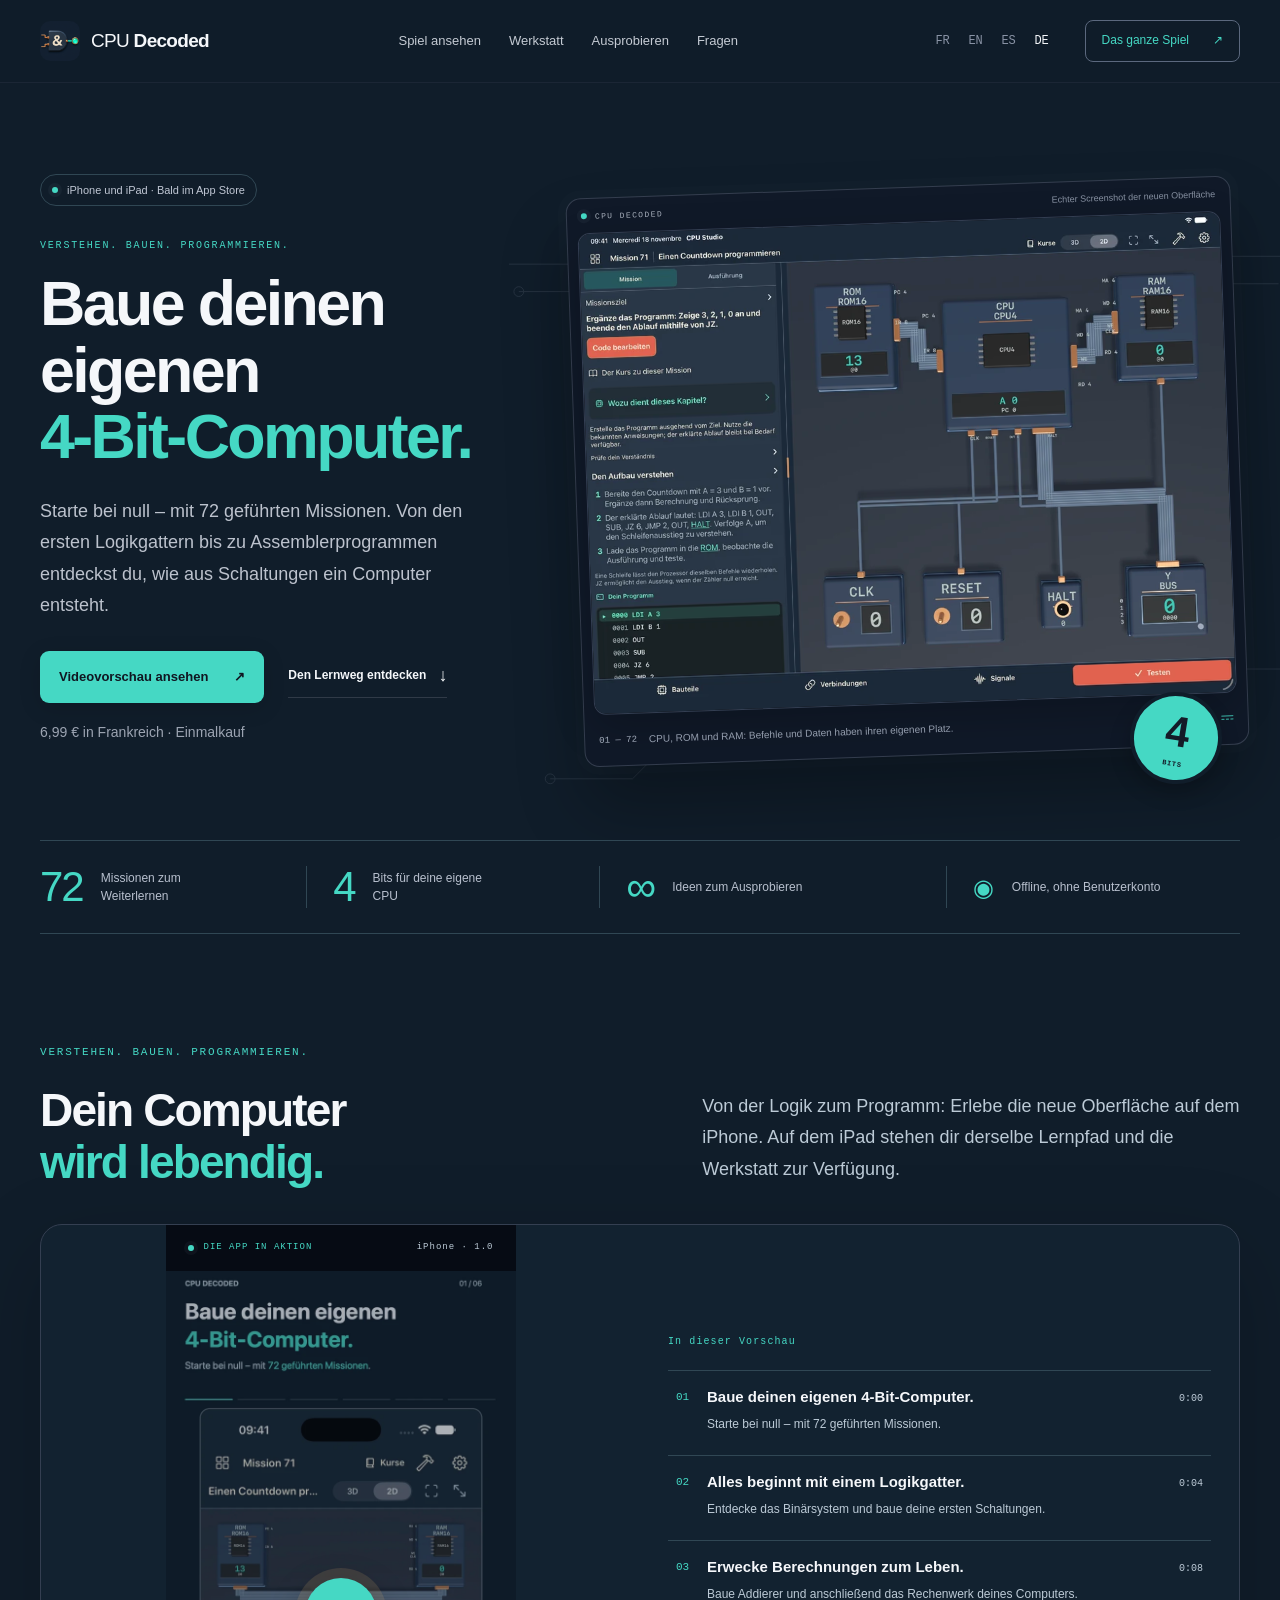
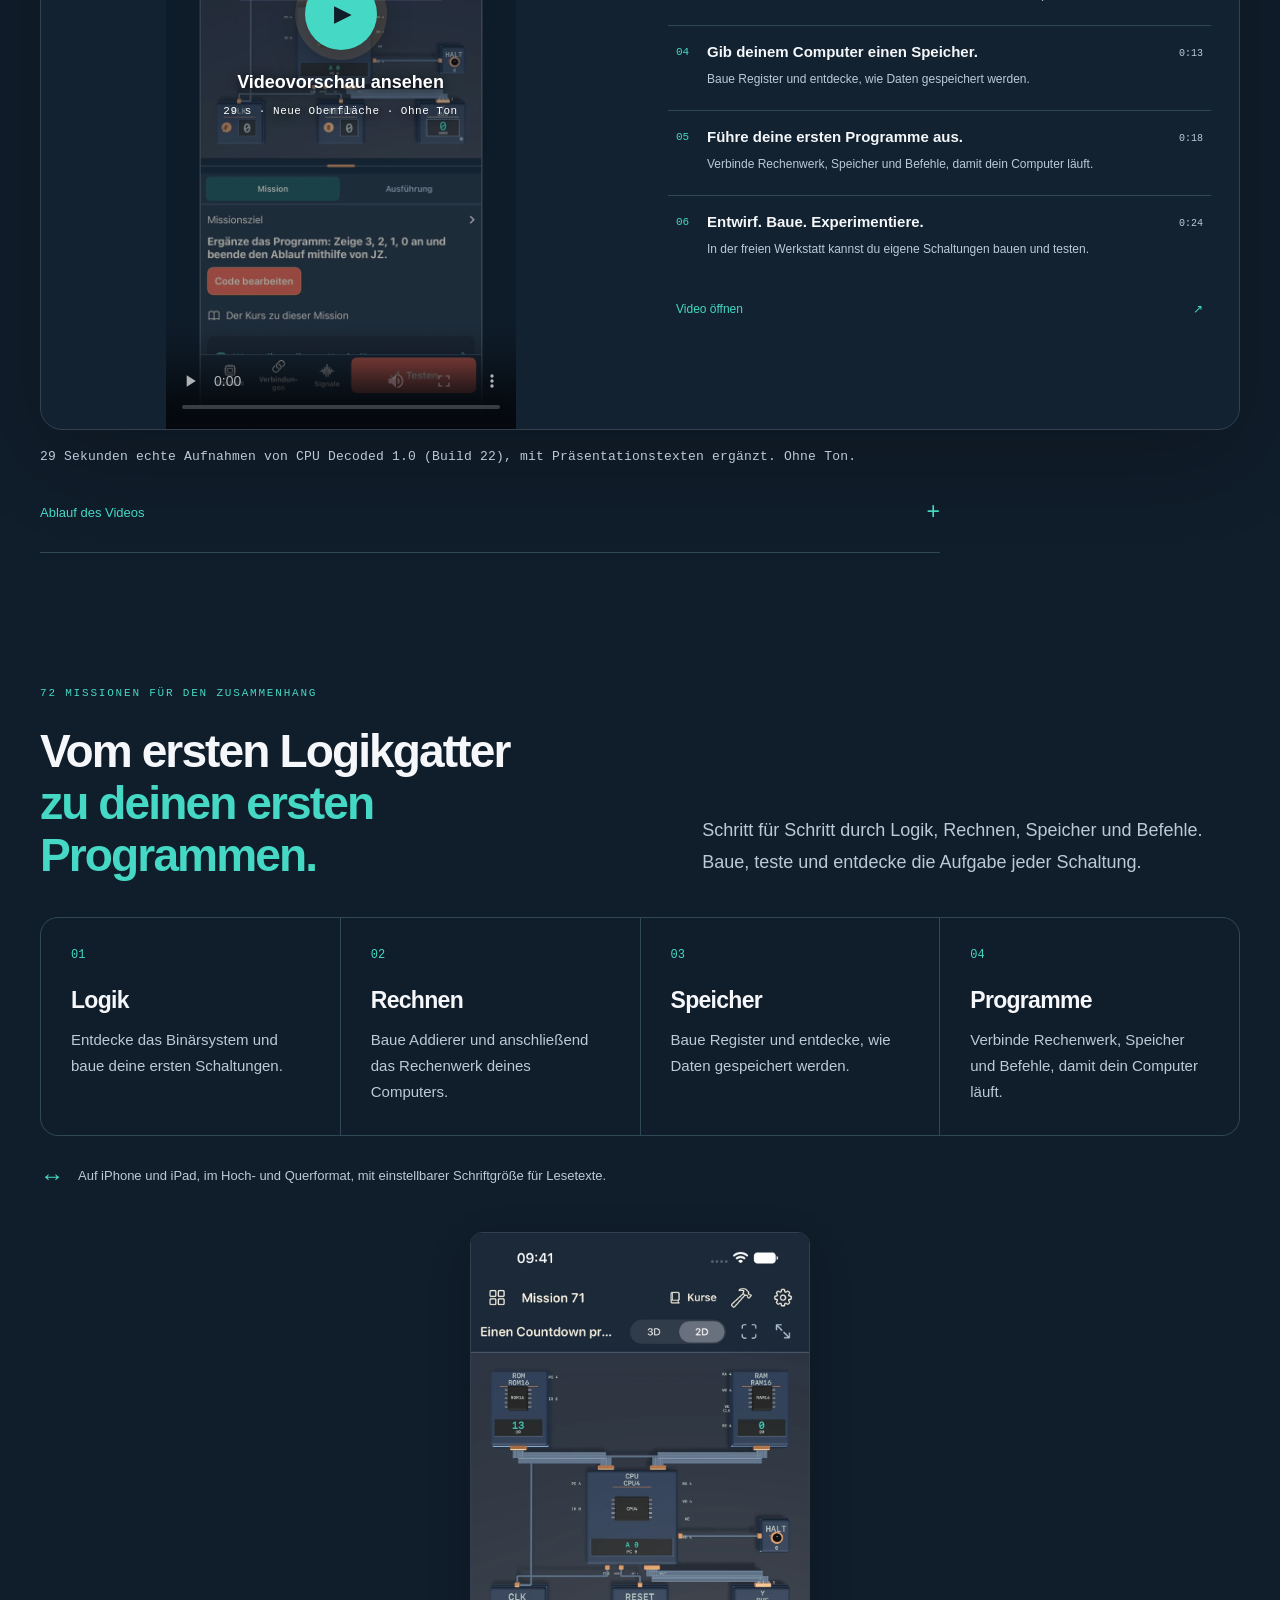
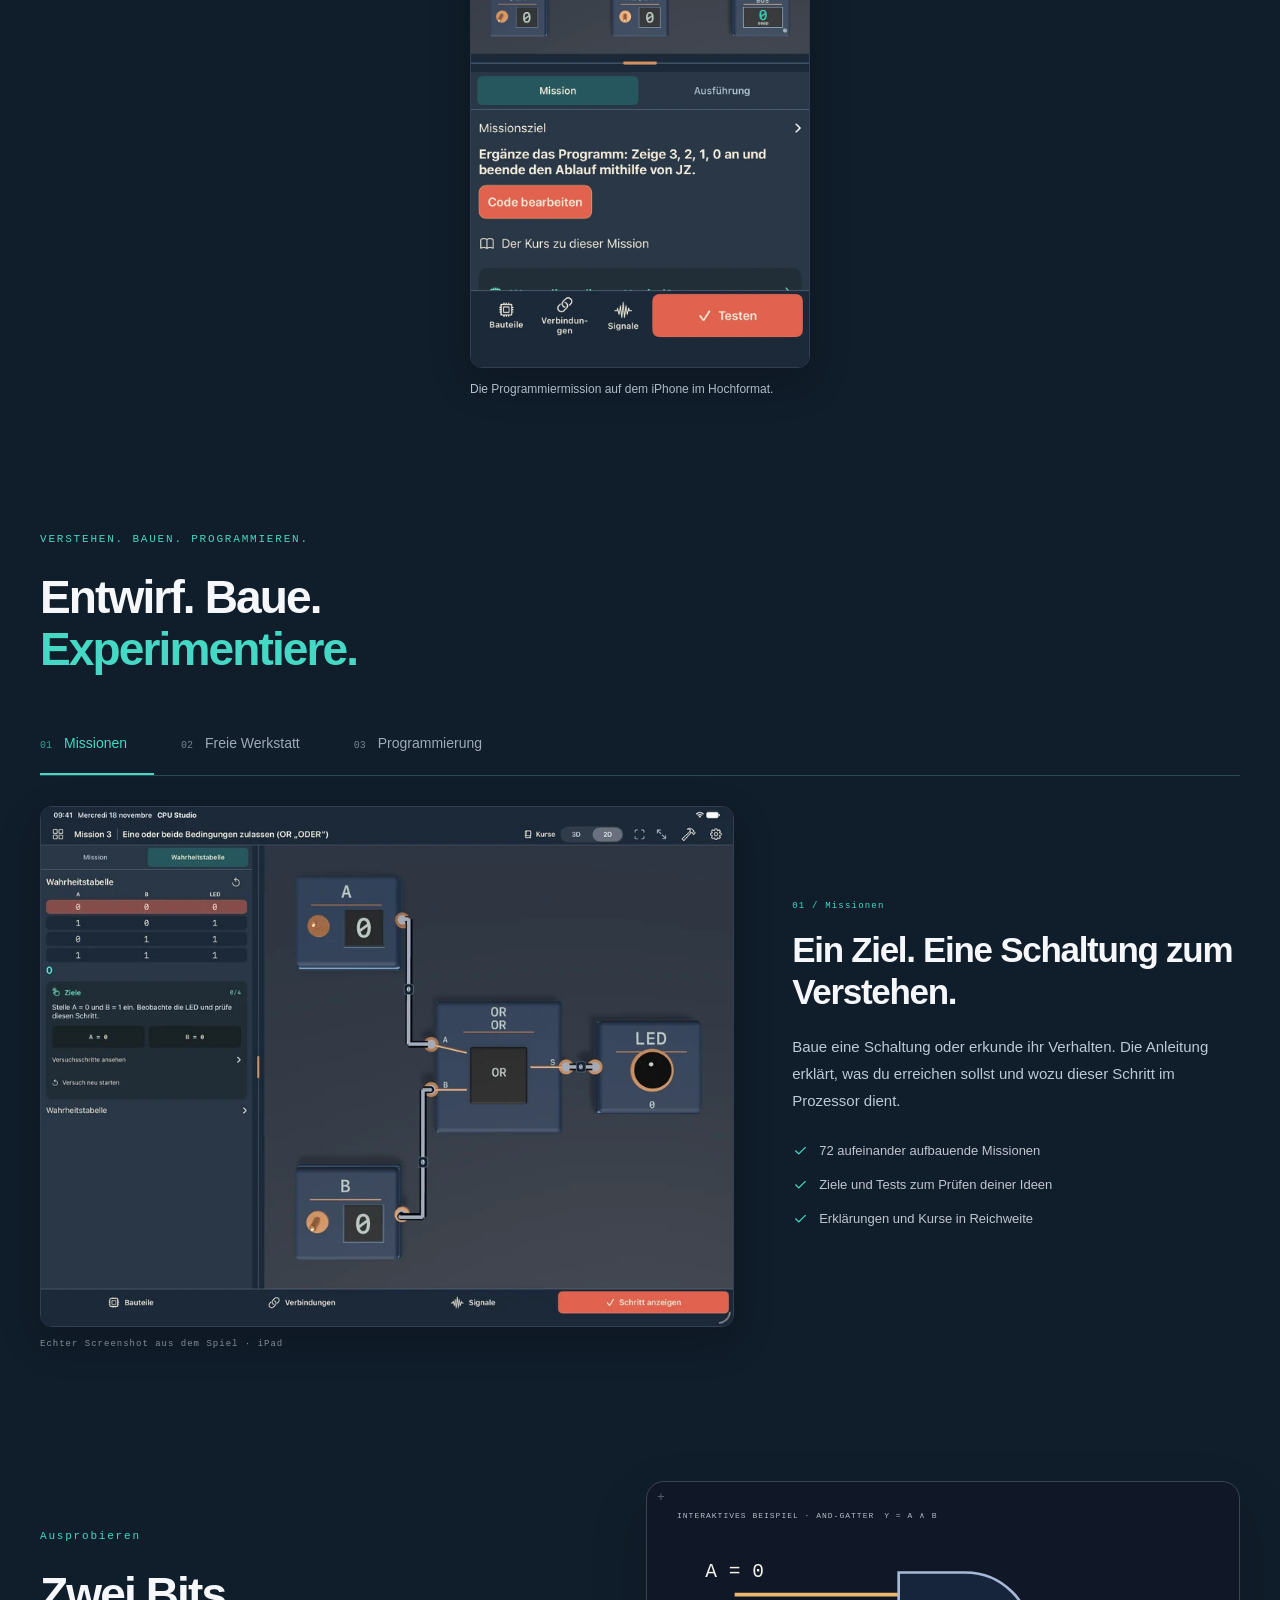
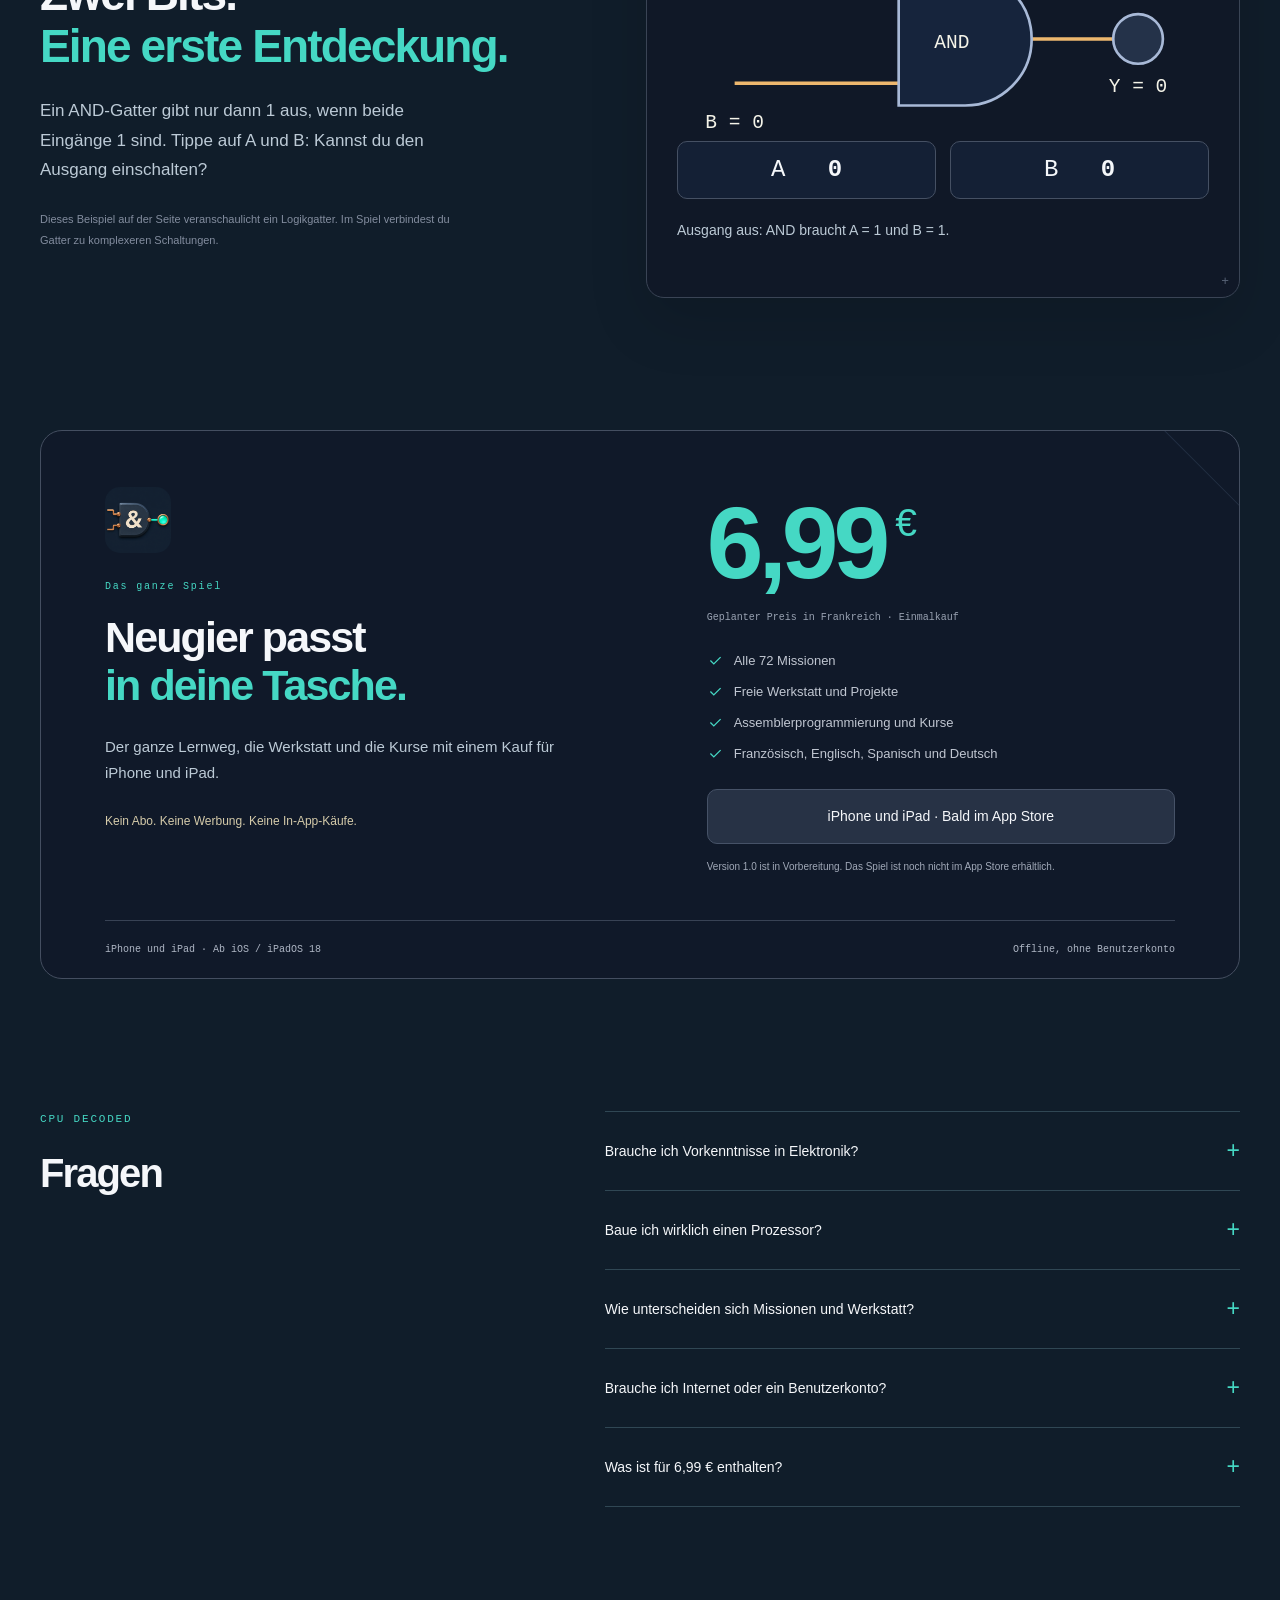
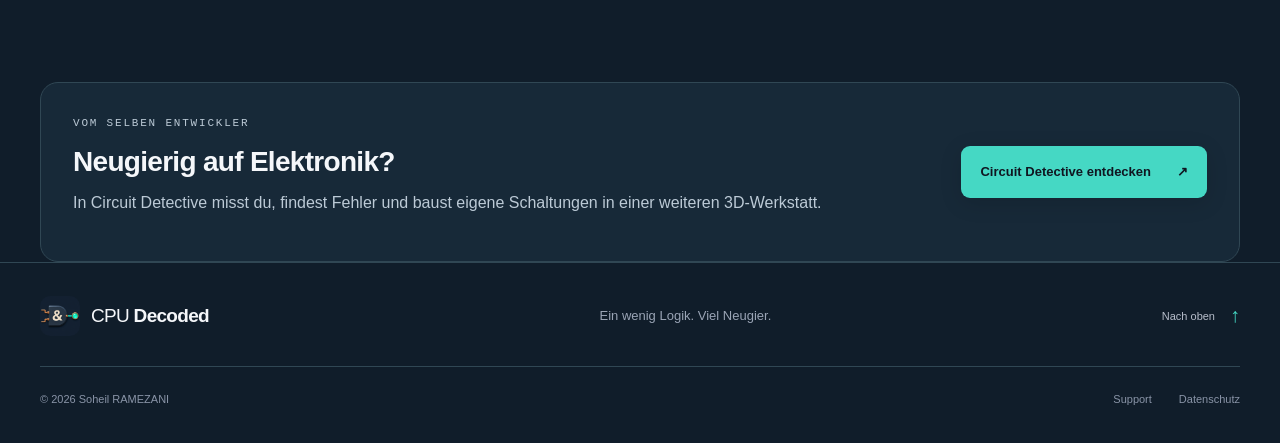
==== commit b2b1d673: "Use the current app icon throughout the public site" ====
--- a/de/index.html
+++ b/de/index.html
@@ -1,16 +1,16 @@
 <!DOCTYPE html>
-<html lang="de"><head><meta charset="utf-8"/><meta content="width=device-width, initial-scale=1" name="viewport"/><meta content="#101d2a" name="theme-color"/><title>CPU Decoded — Baue deinen eigenen 4-Bit-Computer.</title><meta content="Starte bei null – mit 72 geführten Missionen. Von den ersten Logikgattern bis zu Assemblerprogrammen entdeckst du, wie aus Schaltungen ein Computer entsteht." name="description"/><link href="https://xerxex52.github.io/CPU-Decoded/de/" rel="canonical"/><link href="https://xerxex52.github.io/CPU-Decoded/" hreflang="fr" rel="alternate"/><link href="https://xerxex52.github.io/CPU-Decoded/en/" hreflang="en" rel="alternate"/><link href="https://xerxex52.github.io/CPU-Decoded/es/" hreflang="es" rel="alternate"/><link href="https://xerxex52.github.io/CPU-Decoded/de/" hreflang="de" rel="alternate"/><meta content="CPU Decoded — Baue deinen eigenen 4-Bit-Computer." property="og:title"/><meta content="Starte bei null – mit 72 geführten Missionen. Von den ersten Logikgattern bis zu Assemblerprogrammen entdeckst du, wie aus Schaltungen ein Computer entsteht." property="og:description"/><meta content="website" property="og:type"/><meta content="https://xerxex52.github.io/CPU-Decoded/de/" property="og:url"/><meta content="https://xerxex52.github.io/CPU-Decoded/assets/build22/de-cpu-1600.webp" property="og:image"/><meta content="summary_large_image" name="twitter:card"/><link href="../assets/favicon.png" rel="icon"/><link href="../style.css?v=22" rel="stylesheet"/><script defer="" src="../site.js?v=22"></script></head>
+<html lang="de"><head><meta charset="utf-8"/><meta content="width=device-width, initial-scale=1" name="viewport"/><meta content="#101d2a" name="theme-color"/><title>CPU Decoded — Baue deinen eigenen 4-Bit-Computer.</title><meta content="Starte bei null – mit 72 geführten Missionen. Von den ersten Logikgattern bis zu Assemblerprogrammen entdeckst du, wie aus Schaltungen ein Computer entsteht." name="description"/><link href="https://xerxex52.github.io/CPU-Decoded/de/" rel="canonical"/><link href="https://xerxex52.github.io/CPU-Decoded/" hreflang="fr" rel="alternate"/><link href="https://xerxex52.github.io/CPU-Decoded/en/" hreflang="en" rel="alternate"/><link href="https://xerxex52.github.io/CPU-Decoded/es/" hreflang="es" rel="alternate"/><link href="https://xerxex52.github.io/CPU-Decoded/de/" hreflang="de" rel="alternate"/><meta content="CPU Decoded — Baue deinen eigenen 4-Bit-Computer." property="og:title"/><meta content="Starte bei null – mit 72 geführten Missionen. Von den ersten Logikgattern bis zu Assemblerprogrammen entdeckst du, wie aus Schaltungen ein Computer entsteht." property="og:description"/><meta content="website" property="og:type"/><meta content="https://xerxex52.github.io/CPU-Decoded/de/" property="og:url"/><meta content="https://xerxex52.github.io/CPU-Decoded/assets/build22/de-cpu-1600.webp" property="og:image"/><meta content="summary_large_image" name="twitter:card"/><link href="../assets/build22/favicon.png" rel="icon"/><link href="../style.css?v=22" rel="stylesheet"/><script defer="" src="../site.js?v=22"></script><link rel="apple-touch-icon" href="../assets/build22/apple-touch-icon.png" sizes="180x180"/></head>
 <body id="top"><a class="skip" href="#main">Zum Inhalt</a><noscript><style>.tab-bar,.film-chapters,.bit-buttons{display:none}.showcase-panel[hidden]{display:grid!important}.showcase-panel{margin-top:40px}</style></noscript>
-<header class="site-header"><div class="nav-shell"><a class="brand" href="#top"><img alt="" height="40" src="../assets/icon.webp" width="40"/><span>CPU <b>Decoded</b></span></a><nav aria-label="Navigation" id="navigation"><a href="#film">Spiel ansehen</a><a href="#atelier">Werkstatt</a><a href="#defi">Ausprobieren</a><a href="#faq">Fragen</a></nav><div class="header-actions"><div aria-label="Languages" class="languages"><a href="../index.html" hreflang="fr" lang="fr">FR</a><a href="../en/index.html" hreflang="en" lang="en">EN</a><a href="../es/index.html" hreflang="es" lang="es">ES</a><a aria-current="page" href="../de/index.html" hreflang="de" lang="de">DE</a></div><a class="nav-cta" href="#inclus">Das ganze Spiel<span aria-hidden="true">↗</span></a><button aria-controls="navigation" aria-expanded="false" aria-label="Menü öffnen" class="menu-toggle"><span></span><span></span></button></div></div></header>
+<header class="site-header"><div class="nav-shell"><a class="brand" href="#top"><img alt="" height="40" src="../assets/build22/app-icon.webp" width="40"/><span>CPU <b>Decoded</b></span></a><nav aria-label="Navigation" id="navigation"><a href="#film">Spiel ansehen</a><a href="#atelier">Werkstatt</a><a href="#defi">Ausprobieren</a><a href="#faq">Fragen</a></nav><div class="header-actions"><div aria-label="Languages" class="languages"><a href="../index.html" hreflang="fr" lang="fr">FR</a><a href="../en/index.html" hreflang="en" lang="en">EN</a><a href="../es/index.html" hreflang="es" lang="es">ES</a><a aria-current="page" href="../de/index.html" hreflang="de" lang="de">DE</a></div><a class="nav-cta" href="#inclus">Das ganze Spiel<span aria-hidden="true">↗</span></a><button aria-controls="navigation" aria-expanded="false" aria-label="Menü öffnen" class="menu-toggle"><span></span><span></span></button></div></div></header>
 <main id="main"><section class="hero section-shell"><div class="hero-copy"><div class="availability"><span></span>iPhone und iPad · Bald im App Store</div><p class="eyebrow">VERSTEHEN. BAUEN. PROGRAMMIEREN.</p><h1>Baue deinen eigenen<br/><em>4-Bit-Computer.</em></h1><p class="lead">Starte bei null – mit 72 geführten Missionen. Von den ersten Logikgattern bis zu Assemblerprogrammen entdeckst du, wie aus Schaltungen ein Computer entsteht.</p><div class="hero-actions"><a class="button primary" href="#film">Videovorschau ansehen<span aria-hidden="true">↗</span></a><a class="text-link" href="#parcours">Den Lernweg entdecken<span aria-hidden="true">↓</span></a></div><p class="price-note">6,99 € in Frankreich · Einmalkauf</p></div><div class="hero-visual"><svg aria-hidden="true" class="hero-traces" fill="none" viewbox="0 0 800 720"><path d="M0 145h104l48-48h356l40 40h240M10 173h104l48-48h338l40 40h245M42 670h84l54-54h306l58-58h245"></path><circle cx="10" cy="173" r="5"></circle><circle cx="42" cy="670" r="5"></circle></svg><div class="device-mat"><div class="device-top"><span class="signal-dot"></span><span>CPU DECODED</span><span class="real-label">Echter Screenshot der neuen Oberfläche</span></div><button aria-label="Screenshot vergrößern" class="screenshot" data-caption="CPU, ROM und RAM: Befehle und Daten haben ihren eigenen Platz." data-lightbox="../assets/build22/de-cpu-1600.webp" type="button"><img alt="CPU, ROM und RAM: Befehle und Daten haben ihren eigenen Platz." decoding="async" fetchpriority="high" height="1200" loading="eager" sizes="(max-width:760px) calc(100vw - 40px), 760px" src="../assets/build22/de-cpu-1600.webp" srcset="../assets/build22/de-cpu-900.webp 900w, ../assets/build22/de-cpu-1600.webp 1600w" width="1600"/><span aria-hidden="true" class="zoom-mark">↗</span></button><div class="device-bottom"><span>01 — 72</span><p>CPU, ROM und RAM: Befehle und Daten haben ihren eigenen Platz.</p><span aria-hidden="true">⎓</span></div></div><div aria-hidden="true" class="hero-stamp"><span>4</span><small>BITS</small></div></div></section>
 <div class="section-shell"><div class="stat-strip"><div><strong>72</strong><span>Missionen zum Weiterlernen</span></div><div><strong>4</strong><span>Bits für deine eigene CPU</span></div><div><strong>∞</strong><span>Ideen zum Ausprobieren</span></div><div class="stat-promise"><span aria-hidden="true" class="tiny-icon">◉</span><span>Offline, ohne Benutzerkonto</span></div></div></div>
 <section class="film-section section-shell section-space" id="film"><div class="film-heading"><div><p class="eyebrow">VERSTEHEN. BAUEN. PROGRAMMIEREN.</p><h2>Dein Computer<br/><em>wird lebendig.</em></h2></div><p class="section-intro">Von der Logik zum Programm: Erlebe die neue Oberfläche auf dem iPhone. Auf dem iPad stehen dir derselbe Lernpfad und die Werkstatt zur Verfügung.</p></div><div class="film-stage"><div class="film-screen"><div class="film-topline"><span><i aria-hidden="true" class="signal-dot"></i>DIE APP IN AKTION</span><span>iPhone · 1.0</span></div><div class="video-frame"><video aria-label="Videovorschau ansehen" controls="" height="1560" id="gameplay" playsinline="" poster="../assets/build22/de-poster.webp" preload="none" width="720"><source src="../assets/build22/de-preview.mp4" type="video/mp4"/><track default="" kind="captions" label="DE" src="../assets/build22/de-preview.vtt" srclang="de"/><p><a href="../assets/build22/de-preview.mp4">Video öffnen</a></p></video><button aria-label="Videovorschau ansehen" class="film-play" hidden="" type="button"><span aria-hidden="true" class="play-disc">▶</span><span>Videovorschau ansehen<small>29 s · Neue Oberfläche · Ohne Ton</small></span></button></div></div><div class="film-chapters"><p class="eyebrow">In dieser Vorschau</p><button class="film-chapter" data-seek="0" type="button"><span class="chapter-index">01</span><span><strong>Baue deinen eigenen 4-Bit-Computer.</strong><span>Starte bei null – mit 72 geführten Missionen.</span></span><span class="chapter-time">0:00</span></button><button class="film-chapter" data-seek="4" type="button"><span class="chapter-index">02</span><span><strong>Alles beginnt mit einem Logikgatter.</strong><span>Entdecke das Binärsystem und baue deine ersten Schaltungen.</span></span><span class="chapter-time">0:04</span></button><button class="film-chapter" data-seek="8" type="button"><span class="chapter-index">03</span><span><strong>Erwecke Berechnungen zum Leben.</strong><span>Baue Addierer und anschließend das Rechenwerk deines Computers.</span></span><span class="chapter-time">0:08</span></button><button class="film-chapter" data-seek="13" type="button"><span class="chapter-index">04</span><span><strong>Gib deinem Computer einen Speicher.</strong><span>Baue Register und entdecke, wie Daten gespeichert werden.</span></span><span class="chapter-time">0:13</span></button><button class="film-chapter" data-seek="18" type="button"><span class="chapter-index">05</span><span><strong>Führe deine ersten Programme aus.</strong><span>Verbinde Rechenwerk, Speicher und Befehle, damit dein Computer läuft.</span></span><span class="chapter-time">0:18</span></button><button class="film-chapter" data-seek="24" type="button"><span class="chapter-index">06</span><span><strong>Entwirf. Baue. Experimentiere.</strong><span>In der freien Werkstatt kannst du eigene Schaltungen bauen und testen.</span></span><span class="chapter-time">0:24</span></button><a class="film-download" href="../assets/build22/de-preview.mp4">Video öffnen<span aria-hidden="true">↗</span></a></div></div><p class="film-caption">29 Sekunden echte Aufnahmen von CPU Decoded 1.0 (Build 22), mit Präsentationstexten ergänzt. Ohne Ton.</p><details class="film-transcript"><summary>Ablauf des Videos<span aria-hidden="true">+</span></summary><div><p><strong>0:00 — Baue deinen eigenen 4-Bit-Computer.</strong> Starte bei null – mit 72 geführten Missionen.</p><p><strong>0:04 — Alles beginnt mit einem Logikgatter.</strong> Entdecke das Binärsystem und baue deine ersten Schaltungen.</p><p><strong>0:08 — Erwecke Berechnungen zum Leben.</strong> Baue Addierer und anschließend das Rechenwerk deines Computers.</p><p><strong>0:13 — Gib deinem Computer einen Speicher.</strong> Baue Register und entdecke, wie Daten gespeichert werden.</p><p><strong>0:18 — Führe deine ersten Programme aus.</strong> Verbinde Rechenwerk, Speicher und Befehle, damit dein Computer läuft.</p><p><strong>0:24 — Entwirf. Baue. Experimentiere.</strong> In der freien Werkstatt kannst du eigene Schaltungen bauen und testen.</p></div></details></section>
 <section class="first-steps section-shell section-space" id="parcours"><div class="film-heading"><div><p class="eyebrow">72 MISSIONEN FÜR DEN ZUSAMMENHANG</p><h2>Vom ersten Logikgatter<br/><em>zu deinen ersten Programmen.</em></h2></div><p class="section-intro">Schritt für Schritt durch Logik, Rechnen, Speicher und Befehle. Baue, teste und entdecke die Aufgabe jeder Schaltung.</p></div><div class="steps-grid"><article><span aria-hidden="true" class="step-number">01</span><h3>Logik</h3><p>Entdecke das Binärsystem und baue deine ersten Schaltungen.</p></article><article><span aria-hidden="true" class="step-number">02</span><h3>Rechnen</h3><p>Baue Addierer und anschließend das Rechenwerk deines Computers.</p></article><article><span aria-hidden="true" class="step-number">03</span><h3>Speicher</h3><p>Baue Register und entdecke, wie Daten gespeichert werden.</p></article><article><span aria-hidden="true" class="step-number">04</span><h3>Programme</h3><p>Verbinde Rechenwerk, Speicher und Befehle, damit dein Computer läuft.</p></article></div><p class="device-tip"><span aria-hidden="true">↔</span>Auf iPhone und iPad, im Hoch- und Querformat, mit einstellbarer Schriftgröße für Lesetexte.</p><figure class="phone-preview"><button aria-label="Screenshot vergrößern" class="screenshot" data-caption="Die Programmiermission auf dem iPhone im Hochformat." data-lightbox="../assets/build22/de-iphone-cpu-1600.webp" type="button"><img alt="Die Programmiermission auf dem iPhone im Hochformat." decoding="async" height="3476" loading="lazy" sizes="(max-width:760px) calc(100vw - 40px), 760px" src="../assets/build22/de-iphone-cpu-1600.webp" srcset="../assets/build22/de-iphone-cpu-900.webp 900w, ../assets/build22/de-iphone-cpu-1600.webp 1600w" width="1600"/><span aria-hidden="true" class="zoom-mark">↗</span></button><figcaption>Die Programmiermission auf dem iPhone im Hochformat.</figcaption></figure></section>
 <section class="experience section-shell section-space" id="atelier"><div class="section-heading"><p class="eyebrow">VERSTEHEN. BAUEN. PROGRAMMIEREN.</p><h2>Entwirf. Baue.<br/><em>Experimentiere.</em></h2></div><div class="showcase"><div aria-label="CPU Decoded" class="tab-bar" role="tablist"><button aria-controls="panel-0" aria-selected="true" data-tab="0" id="tab-0" role="tab" tabindex="0"><span class="tab-number">01</span>Missionen</button><button aria-controls="panel-1" aria-selected="false" data-tab="1" id="tab-1" role="tab" tabindex="-1"><span class="tab-number">02</span>Freie Werkstatt</button><button aria-controls="panel-2" aria-selected="false" data-tab="2" id="tab-2" role="tab" tabindex="-1"><span class="tab-number">03</span>Programmierung</button></div><div aria-labelledby="tab-0" class="showcase-panel" id="panel-0" role="tabpanel" tabindex="0"><div class="panel-photo"><button aria-label="Screenshot vergrößern" class="screenshot" data-caption="Verbinde deine ersten Schaltungen" data-lightbox="../assets/build22/de-logic-1600.webp" type="button"><img alt="Verbinde deine ersten Schaltungen" decoding="async" height="1200" loading="lazy" sizes="(max-width:760px) calc(100vw - 40px), 760px" src="../assets/build22/de-logic-1600.webp" srcset="../assets/build22/de-logic-900.webp 900w, ../assets/build22/de-logic-1600.webp 1600w" width="1600"/><span aria-hidden="true" class="zoom-mark">↗</span></button><span class="photo-meta">Echter Screenshot aus dem Spiel · iPad</span></div><div class="panel-copy"><p class="eyebrow">01 / Missionen</p><h3>Ein Ziel. Eine Schaltung zum Verstehen.</h3><p>Baue eine Schaltung oder erkunde ihr Verhalten. Die Anleitung erklärt, was du erreichen sollst und wozu dieser Schritt im Prozessor dient.</p><ul class="check-list"><li><svg aria-hidden="true" viewbox="0 0 20 20"><path d="m4 10 4 4 8-8"></path></svg><span>72 aufeinander aufbauende Missionen</span></li><li><svg aria-hidden="true" viewbox="0 0 20 20"><path d="m4 10 4 4 8-8"></path></svg><span>Ziele und Tests zum Prüfen deiner Ideen</span></li><li><svg aria-hidden="true" viewbox="0 0 20 20"><path d="m4 10 4 4 8-8"></path></svg><span>Erklärungen und Kurse in Reichweite</span></li></ul></div></div><div aria-labelledby="tab-1" class="showcase-panel" hidden="" id="panel-1" role="tabpanel" tabindex="0"><div class="panel-photo"><button aria-label="Screenshot vergrößern" class="screenshot" data-caption="Entdecke deine Werkstatt" data-lightbox="../assets/build22/de-workshop-1600.webp" type="button"><img alt="Entdecke deine Werkstatt" decoding="async" height="1200" loading="lazy" sizes="(max-width:760px) calc(100vw - 40px), 760px" src="../assets/build22/de-workshop-1600.webp" srcset="../assets/build22/de-workshop-900.webp 900w, ../assets/build22/de-workshop-1600.webp 1600w" width="1600"/><span aria-hidden="true" class="zoom-mark">↗</span></button><span class="photo-meta">Echter Screenshot aus dem Spiel · iPad</span></div><div class="panel-copy"><p class="eyebrow">02 / Freie Werkstatt</p><h3>Deine Werkbank. Deine Ideen.</h3><p>In der freien Werkstatt kannst du eigene Schaltungen bauen und testen. Wähle Module, verbinde sie und speichere deine Projekte. Sieben Beispiele stehen von Anfang an bereit, darunter ein Computer, der rückwärts zählt, und ein Programm, das den RAM nutzt.</p><ul class="check-list"><li><svg aria-hidden="true" viewbox="0 0 20 20"><path d="m4 10 4 4 8-8"></path></svg><span>Platinen platzieren, verschieben und entfernen</span></li><li><svg aria-hidden="true" viewbox="0 0 20 20"><path d="m4 10 4 4 8-8"></path></svg><span>Beispiele für den Einstieg und zum Weiterlernen</span></li><li><svg aria-hidden="true" viewbox="0 0 20 20"><path d="m4 10 4 4 8-8"></path></svg><span>Eigene Schaltungen und gespeicherte Projekte</span></li></ul></div></div><div aria-labelledby="tab-2" class="showcase-panel" hidden="" id="panel-2" role="tabpanel" tabindex="0"><div class="panel-photo"><button aria-label="Screenshot vergrößern" class="screenshot" data-caption="Schreibe und verfolge dein Programm" data-lightbox="../assets/build22/de-program-1600.webp" type="button"><img alt="Schreibe und verfolge dein Programm" decoding="async" height="1200" loading="lazy" sizes="(max-width:760px) calc(100vw - 40px), 760px" src="../assets/build22/de-program-1600.webp" srcset="../assets/build22/de-program-900.webp 900w, ../assets/build22/de-program-1600.webp 1600w" width="1600"/><span aria-hidden="true" class="zoom-mark">↗</span></button><span class="photo-meta">Echter Screenshot aus dem Spiel · iPad</span></div><div class="panel-copy"><p class="eyebrow">03 / Programmierung</p><h3>Dein Code bewirkt etwas.</h3><p>Schreibe Assemblercode und lade das Programm ins ROM. Verfolge die Ausführung: Der Programmzähler wählt den Befehl, die CPU arbeitet und das RAM hält die Daten.</p><ul class="check-list"><li><svg aria-hidden="true" viewbox="0 0 20 20"><path d="m4 10 4 4 8-8"></path></svg><span>Assemblereditor und Befehlsübersicht</span></li><li><svg aria-hidden="true" viewbox="0 0 20 20"><path d="m4 10 4 4 8-8"></path></svg><span>Fertiger Aufbau in den Programmiermissionen</span></li><li><svg aria-hidden="true" viewbox="0 0 20 20"><path d="m4 10 4 4 8-8"></path></svg><span>Schrittweise Ausführung oder automatischer Takt</span></li></ul></div></div></div></section>
 <section class="demo-section section-shell section-space" id="defi"><div class="demo-copy"><p class="eyebrow">Ausprobieren</p><h2>Zwei Bits.<br/><em>Eine erste Entdeckung.</em></h2><p class="section-intro">Ein AND-Gatter gibt nur dann 1 aus, wenn beide Eingänge 1 sind. Tippe auf A und B: Kannst du den Ausgang einschalten?</p><p class="demo-note">Dieses Beispiel auf der Seite veranschaulicht ein Logikgatter. Im Spiel verbindest du Gatter zu komplexeren Schaltungen.</p></div><div class="demo-card logic-demo"><div class="demo-card-top"><span>INTERAKTIVES BEISPIEL · AND-GATTER</span><span>Y = A ∧ B</span></div><svg aria-label="AND" role="img" viewbox="0 0 600 230"><path class="logic-trace" d="M65 65H250M65 165H250M400 115H510"></path><path class="gate-body" d="M250 40h75a75 75 0 0 1 0 150h-75z"></path><text text-anchor="middle" x="310" y="125">AND</text><text id="bit-a" text-anchor="middle" x="65" y="45">A = 0</text><text id="bit-b" text-anchor="middle" x="65" y="215">B = 0</text><circle cx="520" cy="115" id="demo-led" r="28"></circle><text id="bit-y" text-anchor="middle" x="520" y="175">Y = 0</text></svg><div class="bit-buttons"><button aria-label="Bit umschalten A" aria-pressed="false" data-bit="a" type="button">A <strong>0</strong></button><button aria-label="Bit umschalten B" aria-pressed="false" data-bit="b" type="button">B <strong>0</strong></button></div><p aria-atomic="true" aria-live="polite" class="logic-feedback">Ausgang aus: AND braucht A = 1 und B = 1.</p></div></section>
-<section class="purchase-section section-shell section-space" id="inclus"><div class="purchase-inner"><div class="purchase-copy"><img alt="" height="66" loading="lazy" src="../assets/icon.webp" width="66"/><p class="eyebrow">Das ganze Spiel</p><h2>Neugier passt<br/><em>in deine Tasche.</em></h2><p class="section-intro">Der ganze Lernweg, die Werkstatt und die Kurse mit einem Kauf für iPhone und iPad.</p><p class="purchase-promise">Kein Abo. Keine Werbung. Keine In-App-Käufe.</p></div><div class="purchase-offer"><div class="price"><span>6,99</span><sup>€</sup></div><p class="price-detail">Geplanter Preis in Frankreich · Einmalkauf</p><ul class="check-list"><li><svg aria-hidden="true" viewbox="0 0 20 20"><path d="m4 10 4 4 8-8"></path></svg><span>Alle 72 Missionen</span></li><li><svg aria-hidden="true" viewbox="0 0 20 20"><path d="m4 10 4 4 8-8"></path></svg><span>Freie Werkstatt und Projekte</span></li><li><svg aria-hidden="true" viewbox="0 0 20 20"><path d="m4 10 4 4 8-8"></path></svg><span>Assemblerprogrammierung und Kurse</span></li><li><svg aria-hidden="true" viewbox="0 0 20 20"><path d="m4 10 4 4 8-8"></path></svg><span>Französisch, Englisch, Spanisch und Deutsch</span></li></ul><p class="coming-soon">iPhone und iPad · Bald im App Store</p><p class="release-note">Version 1.0 ist in Vorbereitung. Das Spiel ist noch nicht im App Store erhältlich.</p></div><div class="compatibility"><span>iPhone und iPad · Ab iOS / iPadOS 18</span><span>Offline, ohne Benutzerkonto</span></div></div></section>
+<section class="purchase-section section-shell section-space" id="inclus"><div class="purchase-inner"><div class="purchase-copy"><img alt="" height="66" loading="lazy" src="../assets/build22/app-icon.webp" width="66"/><p class="eyebrow">Das ganze Spiel</p><h2>Neugier passt<br/><em>in deine Tasche.</em></h2><p class="section-intro">Der ganze Lernweg, die Werkstatt und die Kurse mit einem Kauf für iPhone und iPad.</p><p class="purchase-promise">Kein Abo. Keine Werbung. Keine In-App-Käufe.</p></div><div class="purchase-offer"><div class="price"><span>6,99</span><sup>€</sup></div><p class="price-detail">Geplanter Preis in Frankreich · Einmalkauf</p><ul class="check-list"><li><svg aria-hidden="true" viewbox="0 0 20 20"><path d="m4 10 4 4 8-8"></path></svg><span>Alle 72 Missionen</span></li><li><svg aria-hidden="true" viewbox="0 0 20 20"><path d="m4 10 4 4 8-8"></path></svg><span>Freie Werkstatt und Projekte</span></li><li><svg aria-hidden="true" viewbox="0 0 20 20"><path d="m4 10 4 4 8-8"></path></svg><span>Assemblerprogrammierung und Kurse</span></li><li><svg aria-hidden="true" viewbox="0 0 20 20"><path d="m4 10 4 4 8-8"></path></svg><span>Französisch, Englisch, Spanisch und Deutsch</span></li></ul><p class="coming-soon">iPhone und iPad · Bald im App Store</p><p class="release-note">Version 1.0 ist in Vorbereitung. Das Spiel ist noch nicht im App Store erhältlich.</p></div><div class="compatibility"><span>iPhone und iPad · Ab iOS / iPadOS 18</span><span>Offline, ohne Benutzerkonto</span></div></div></section>
 <section class="faq-section section-shell section-space" id="faq"><div><p class="eyebrow">CPU DECODED</p><h2>Fragen</h2></div><div class="faq-list"><details><summary>Brauche ich Vorkenntnisse in Elektronik?<span aria-hidden="true">+</span></summary><p>Nein. Du beginnst mit Bits und Logikgattern. Die Missionen führen schrittweise Berechnungen, Register, Speicher und Befehle ein. Die Kurse helfen dir, ein Thema zu wiederholen.</p></details><details><summary>Baue ich wirklich einen Prozessor?<span aria-hidden="true">+</span></summary><p>Du baust und erkundest die Bausteine eines didaktischen 4-Bit-Prozessors und programmierst anschließend die CPU im Spiel. ROM und RAM werden getrennt dargestellt. Es ist eine Simulation zum Verstehen der Grundlagen, kein Elektronik-Bausatz.</p></details><details><summary>Wie unterscheiden sich Missionen und Werkstatt?<span aria-hidden="true">+</span></summary><p>Missionen geben ein Ziel und Tests vor. In der Werkstatt wählst du Module, baust eigene Schaltungen und speicherst Projekte.</p></details><details><summary>Brauche ich Internet oder ein Benutzerkonto?<span aria-hidden="true">+</span></summary><p>Nach dem Download funktioniert das Spiel offline und ohne Benutzerkonto. Zusätzliche Hardware ist nicht nötig. Fortschritte und Projekte bleiben lokal gespeichert und werden nicht zwischen Geräten synchronisiert.</p></details><details><summary>Was ist für 6,99 € enthalten?<span aria-hidden="true">+</span></summary><p>Alle Missionen, die Werkstatt, Kurse und Programmierung. 6,99 € ist der geplante Preis in Frankreich. Preise für andere Länder werden im App Store angezeigt.</p></details></div></section><section class="related-app section-shell"><div><p class="eyebrow">VOM SELBEN ENTWICKLER</p><h3>Neugierig auf Elektronik?</h3><p>In Circuit Detective misst du, findest Fehler und baust eigene Schaltungen in einer weiteren 3D-Werkstatt.</p></div><a class="button primary" href="https://xerxex52.github.io/Circuit-Detective/">Circuit Detective entdecken<span aria-hidden="true">↗</span></a></section></main>
-<footer class="section-shell"><div class="footer-top"><a class="brand" href="#top"><img alt="" height="40" src="../assets/icon.webp" width="40"/><span>CPU <b>Decoded</b></span></a><p>Ein wenig Logik. Viel Neugier.</p><a class="back-top" href="#top">Nach oben<span aria-hidden="true">↑</span></a></div><div class="footer-bottom"><span>© 2026 Soheil RAMEZANI</span><div><a href="../support.html#de">Support</a><a href="../privacy.html#de">Datenschutz</a></div></div></footer><noscript><main class="document-shell"><section id="fr" lang="fr"><h2>Politique de confidentialité</h2><small>Mise à jour : 10 octobre 2026 · Version 1.0</small>
+<footer class="section-shell"><div class="footer-top"><a class="brand" href="#top"><img alt="" height="40" src="../assets/build22/app-icon.webp" width="40"/><span>CPU <b>Decoded</b></span></a><p>Ein wenig Logik. Viel Neugier.</p><a class="back-top" href="#top">Nach oben<span aria-hidden="true">↑</span></a></div><div class="footer-bottom"><span>© 2026 Soheil RAMEZANI</span><div><a href="../support.html#de">Support</a><a href="../privacy.html#de">Datenschutz</a></div></div></footer><noscript><main class="document-shell"><section id="fr" lang="fr"><h2>Politique de confidentialité</h2><small>Mise à jour : 10 octobre 2026 · Version 1.0</small>
 <p>CPU Decoded est une application éducative pour comprendre et construire des circuits numériques et un processeur. Le jeu fonctionne hors ligne, sans compte, publicité ni outil d’analyse d’utilisation.</p>
 <h3>Données de l’application</h3><p>Le développeur ne collecte aucune donnée personnelle par l’intermédiaire de l’application. Vos circuits, programmes assembleur, noms de projets, progression et réglages sont enregistrés localement pour retrouver votre travail. L’application ne les transmet pas au développeur ni à des tiers.</p>
 <h3>Vos données restent sous votre contrôle</h3><p>Vous pouvez supprimer vos projets dans Atelier → Projets. Supprimer l’application retire ses données locales de l’appareil. Les éventuelles sauvegardes réalisées par iOS ou iPadOS dépendent de vos réglages Apple et se gèrent séparément ; CPU Decoded n’exploite pas de service de synchronisation.</p>
